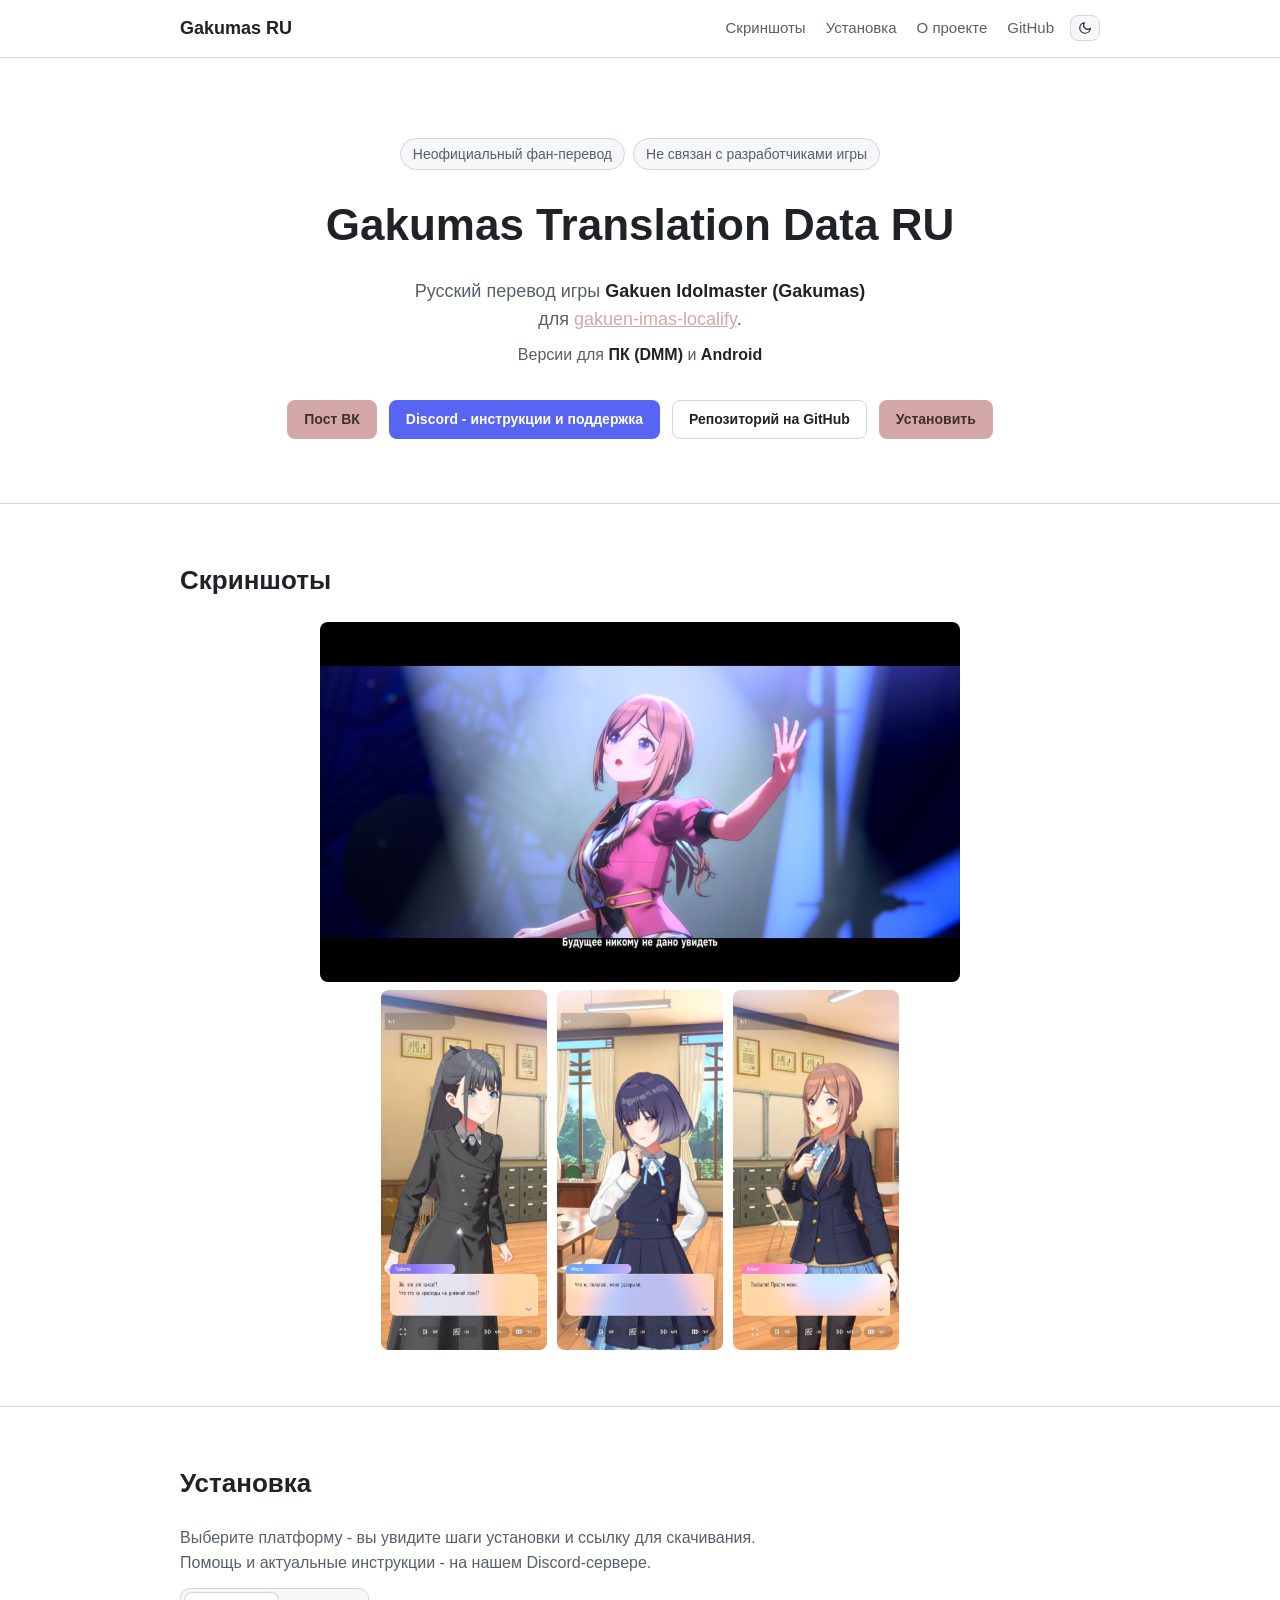
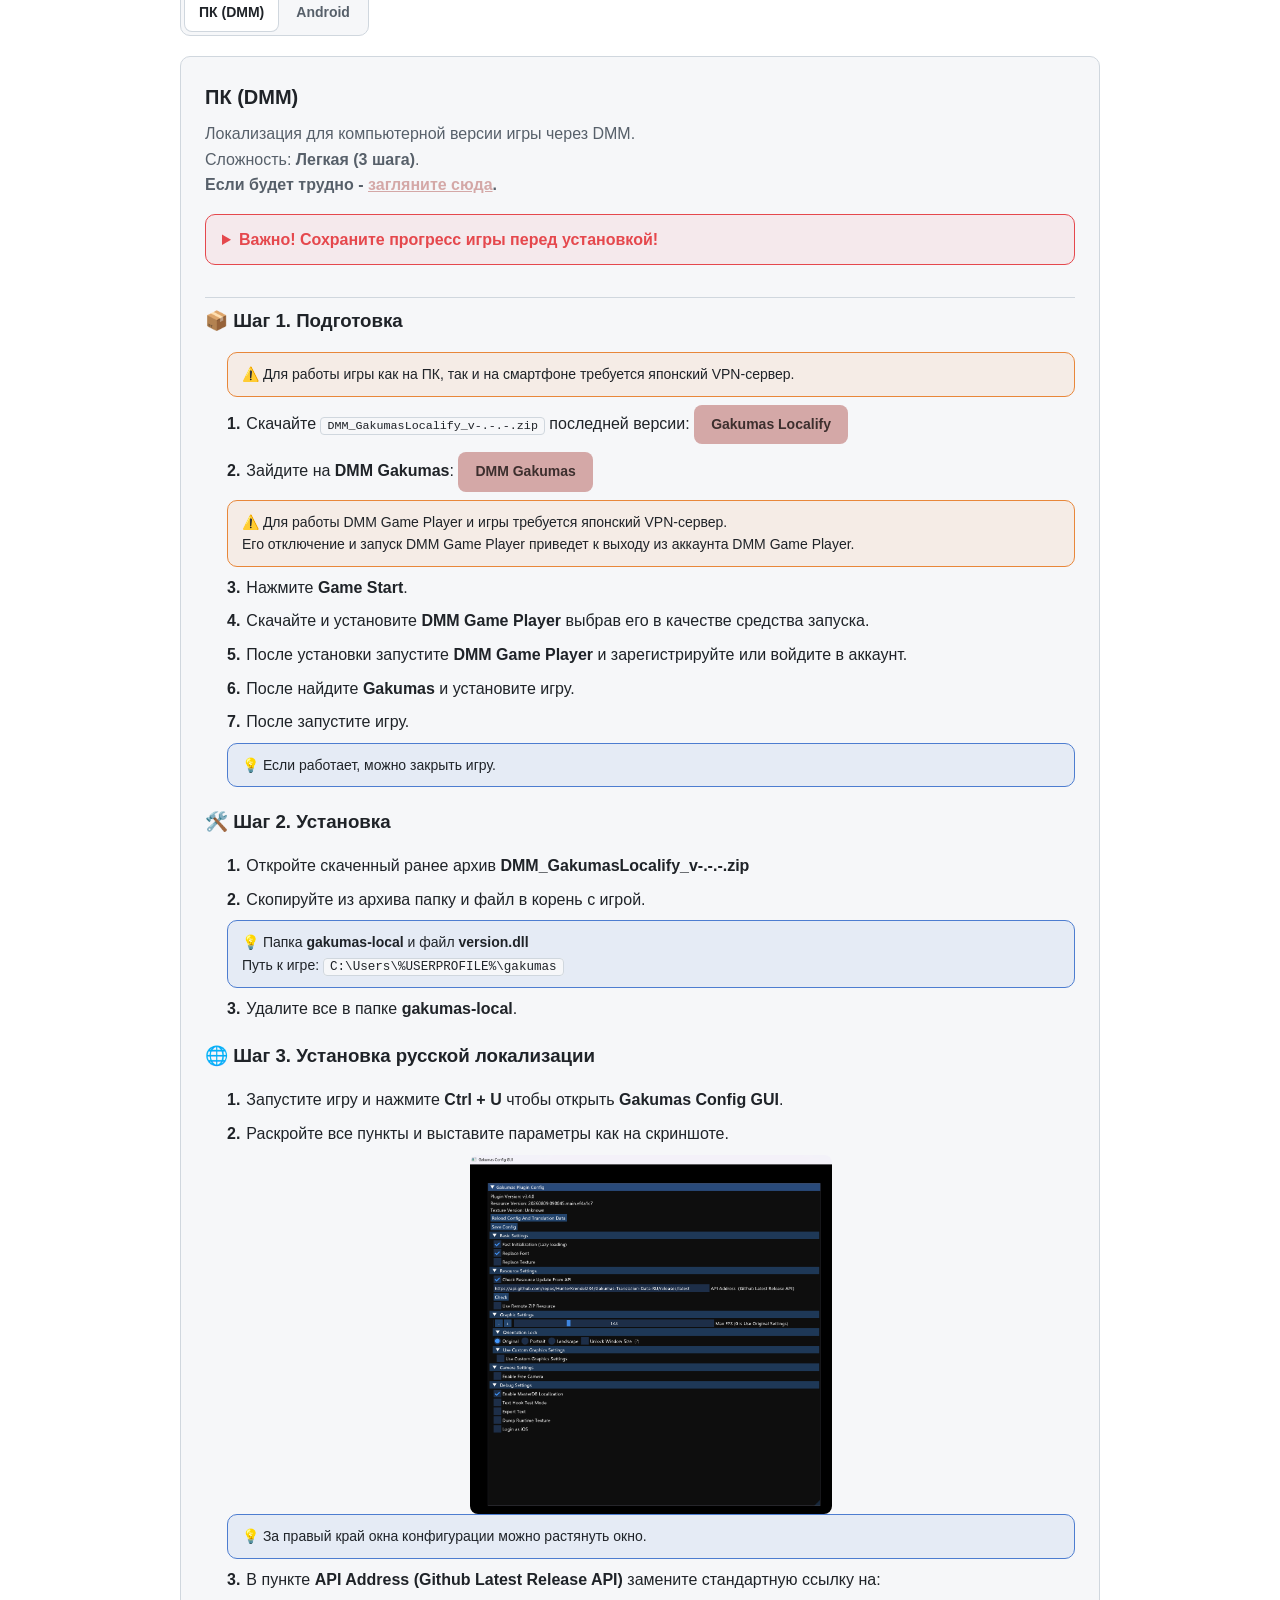
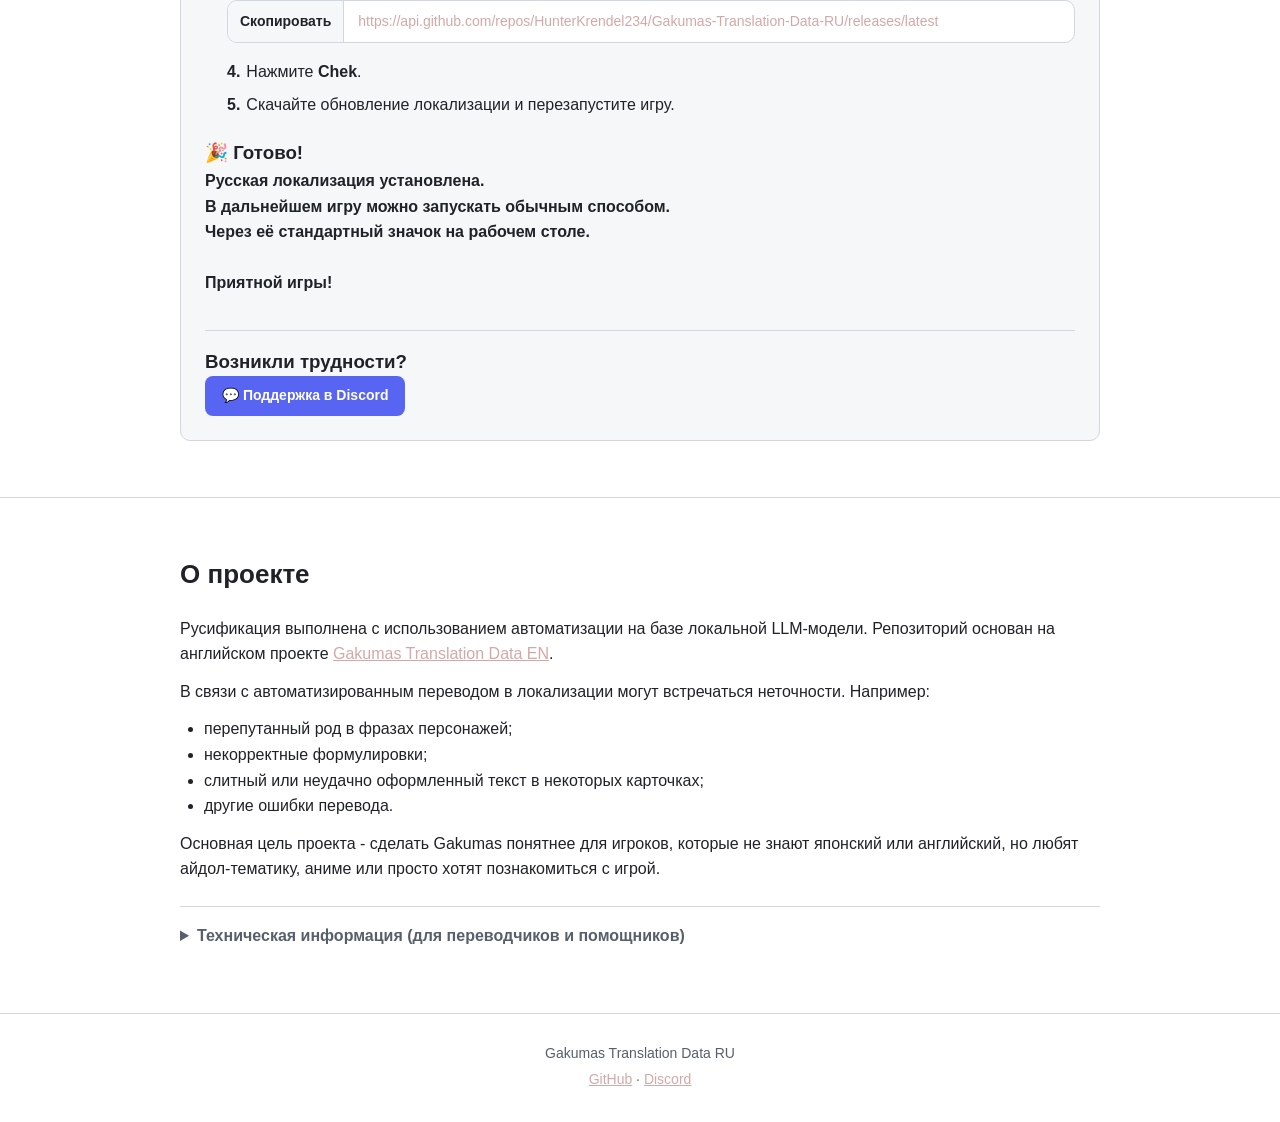
==== index.html @ 0c0d6742 "Remove glow effect and cache busting, drop shot border" ====
<!DOCTYPE html>
<html lang="ru">
<head>
  <meta charset="UTF-8">
  <meta name="viewport" content="width=device-width, initial-scale=1.0">
  <title>Gakumas Translation Data RU - русская локализация Gakumas</title>
  <meta name="description" content="Неофициальная русская локализация данных игры Gakuen Idolmaster (Gakumas). Скачать и установить для Android и ПК (DMM).">
  <link rel="stylesheet" href="styles.css">
</head>
<body>
  <header class="header">
    <div class="container header-inner">
      <a class="logo" href="#top">Gakumas RU</a>
      <div class="header-actions">
        <nav class="nav">
          <a href="#gallery">Скриншоты</a>
          <a href="#install">Установка</a>
          <a href="#about">О проекте</a>
          <a href="https://github.com/HunterKrendel234/Gakumas-Translation-Data-RU" target="_blank" rel="noopener">GitHub</a>
        </nav>
        <button class="theme-toggle" type="button" aria-label="Переключить тему">
          <svg class="icon-moon" viewBox="0 0 24 24" fill="none" stroke="currentColor" stroke-width="2" stroke-linecap="round" stroke-linejoin="round"><path d="M21 12.79A9 9 0 1 1 11.21 3 7 7 0 0 0 21 12.79z"/></svg>
          <svg class="icon-sun" viewBox="0 0 24 24" fill="none" stroke="currentColor" stroke-width="2" stroke-linecap="round" stroke-linejoin="round"><circle cx="12" cy="12" r="5"/><line x1="12" y1="1" x2="12" y2="3"/><line x1="12" y1="21" x2="12" y2="23"/><line x1="4.22" y1="4.22" x2="5.64" y2="5.64"/><line x1="18.36" y1="18.36" x2="19.78" y2="19.78"/><line x1="1" y1="12" x2="3" y2="12"/><line x1="21" y1="12" x2="23" y2="12"/><line x1="4.22" y1="19.78" x2="5.64" y2="18.36"/><line x1="18.36" y1="5.64" x2="19.78" y2="4.22"/></svg>
        </button>
      </div>
    </div>
  </header>

  <main id="top">
    <section class="hero">
      <div class="container">
        <p class="hero-tags">
          <span class="tag">Неофициальный фан-перевод</span>
          <span class="tag">Не связан с разработчиками игры</span>
        </p>
        <h1>Gakumas Translation Data RU</h1>
        <p class="hero-sub">
          Русский перевод игры <strong>Gakuen Idolmaster (Gakumas)</strong><br>
          для <a href="https://github.com/chinosk6/gakuen-imas-localify" target="_blank" rel="noopener">gakuen-imas-localify</a>.
        </p>
        <p class="hero-plat">Версии для <strong>ПК (DMM)</strong> и <strong>Android</strong></p>
        <div class="hero-buttons">
          <a class="btn btn-primary" href="https://vk.ru/wall-224754271_3559" target="_blank" rel="noopener">Пост ВК</a>
          <a class="btn btn-secondary" href="https://discord.gg/jgEz8CxKPn" target="_blank" rel="noopener">Discord - инструкции и поддержка</a>
          <a class="btn btn-ghost" href="https://github.com/HunterKrendel234/Gakumas-Translation-Data-RU" target="_blank" rel="noopener">Репозиторий на GitHub</a>
          <a class="btn btn-primary" href="#install" >Установить</a>
        </div>
      </div>
    </section>

    <section class="section" id="gallery">
      <div class="container">
        <h2>Скриншоты</h2>
        <figure class="shot-block">
          <img class="shot" src="img/image1.png" alt="Ринами" width="360" height="200">
        </figure>
        <figure class="shot-block">
          <img class="shot" src="img/image2.jpg" alt="Цубамэ" width="360" height="200">
          <img class="shot" src="img/image3.jpg" alt="Хатая" width="360" height="200">
          <img class="shot" src="img/image4.jpg" alt="Ринами" width="360" height="200">
        </figure>
      </div>
    </section>

    <section class="section" id="install">
      <div class="container">
        <h2>Установка</h2>
        <p class="lead">
          Выберите платформу - вы увидите шаги установки и ссылку для скачивания.<br>
          Помощь и актуальные инструкции - на нашем Discord-сервере.
        </p>

        <div class="platform-tabs" role="tablist" aria-label="Выбор платформы">
          <button class="platform-tab active" type="button" role="tab" aria-selected="true" data-platform="pc">ПК (DMM)</button>
          <button class="platform-tab" type="button" role="tab" aria-selected="false" data-platform="android">Android</button>
        </div>

        <div class="platform-panel" id="panel-pc" role="tabpanel">
          <div class="platform-head">
            <h3>ПК (DMM)</h3>
            <p>Локализация для компьютерной версии игры через DMM.<br>Сложность: <strong>Легкая (3 шага)</strong>.
            <br><strong>Если будет трудно - <a href="#help-pc">загляните сюда</a>.</strong>
            <details class="warn">
              <summary>Важно! Сохраните прогресс игры перед установкой!</summary>
              <div class="warn-body">
                <p>Перед установкой или обновлением локализации сохраните данные игры, чтобы не потерять прогресс:</p>
                <ol>
                  <li>Чтобы сохранять и переносить прогресс между <strong>PC и Android</strong>, необходимо привязать игру к <strong>Bandai Namco ID</strong>.</li>
                  <li>Зарегистрировать аккаунт можно здесь: <a href="https://www.bandainamcoid.com/v2/oauth2/signup" target="_blank" rel="noopener">bandainamcoid.com</a></li>
                  <li class="callout callout-warn">⚠️ Для работы игры как на ПК, так и на смартфоне требуется японский VPN-сервер.</li>
                </ol>
                <h3>🔗 Привязка аккаунта в игре</h3>
                <ol>
                  <li>После начала игры и прохождения первых сцен/первого продюсирования откройте главное меню.</li>
                  <li>Нажмите на иконку с тремя полосками в правой части экрана.
                    <figure class="shot-block">
                      <img class="shot" src="img/save1.png" alt="Скриншот" width="360" height="780">
                    </figure>
                  </li>
                  <li>В открывшемся меню выберите <strong>Связь данных</strong>.</li>
                  <figure class="shot-block">
                    <img class="shot" src="img/save2.png" alt="Скриншот" width="360" height="780">
                  </figure>
                </ol>
               <h3>📥 Загрузка сохранения</h3>
               <p>Если необходимо загрузить уже существующий прогресс на другом устройстве:</p>
               <ol>
                <li>На титульном экране игры нажмите <strong>Связь данных</strong>.</li>
                <li>Войдите в тот же <strong>Bandai Namco ID</strong>, к которому ранее был привязан прогресс.</li>
                <li>Следуйте инструкциям на экране для восстановления данных.</li>
               </ol>
               <li class="callout callout-warn">⚠️ Не создавайте новую привязку, если хотите загрузить существующее сохранение. Используйте тот же Bandai Namco ID, который был привязан к вашему предыдущему прогрессу.</li> 
              </div>
            </details>
          </div>

          <h3>📦 Шаг 1. Подготовка</h3>
          <ol class="steps">
            <li class="callout callout-warn">⚠️ Для работы игры как на ПК, так и на смартфоне требуется японский VPN-сервер.</li>
            <li>Скачайте <code>DMM_GakumasLocalify_v-.-.-.zip</code>  последней версии:  <a class="btn btn-primary" href="https://github.com/chinosk6/gakuen-imas-localify/releases" target="_blank" rel="noopener">Gakumas Localify</a></li>
            <li>Зайдите на <strong>DMM Gakumas</strong>:  <a class="btn btn-primary" href="https://dmg-gakuen.idolmaster-official.jp" target="_blank" rel="noopener">DMM Gakumas</a></li>
            <li class="callout callout-warn">⚠️ Для работы DMM Game Player и игры требуется японский VPN-сервер.<br>Его отключение и запуск DMM Game Player приведет к выходу из аккаунта DMM Game Player.</li>
            <li>Нажмите <strong>Game Start</strong>.</li>
            <li>Скачайте и установите <strong>DMM Game Player</strong> выбрав его в качестве средства запуска.</li>
            <li>После установки запустите <strong>DMM Game Player</strong> и зарегистрируйте или войдите в аккаунт.</li>
            <li>После найдите <strong>Gakumas</strong> и установите игру.</li>
            <li>После запустите игру.</li>
            <li class="callout callout-tip">💡 Если работает, можно закрыть игру.</li>
          </ol>
          <h3>🛠️ Шаг 2. Установка</h3>
          <ol class="steps">
            <li>Откройте скаченный ранее архив <strong>DMM_GakumasLocalify_v-.-.-.zip</strong></li>
            <li>Скопируйте из архива папку и файл в корень с игрой.</li>
            <li class="callout callout-tip">💡 Папка <strong>gakumas-local</strong> и файл <strong>version.dll</strong><br>Путь к игре: <code>C:\Users\%USERPROFILE%\gakumas</code></li>
            <li>Удалите все в папке <strong>gakumas-local</strong>.</li>
          </ol>
          <h3>🌐 Шаг 3. Установка русской локализации</h3>
          <ol class="steps">
            <li>Запустите игру и нажмите <strong>Ctrl + U</strong> чтобы открыть <strong>Gakumas Config GUI</strong>.</li>
            <li>Раскройте все пункты и выставите параметры как на скриншоте.</li>
              <figure class="shot-block">
                <img class="shot" src="img/pc.png" alt="Параметры" width="360" height="200">
              </figure>
            <li class="callout callout-tip">💡 За правый край окна конфигурации можно растянуть окно.</li>
            <li>В пункте <strong>API Address (Github Latest Release API)</strong> замените стандартную ссылку на:</li>
            <div class="link-box">
              <button class="copy-btn" type="button"><span class="copy-label">Скопировать</span></button>
              <a class="link-box-link" href="#" target="_blank" rel="noopener">https://api.github.com/repos/HunterKrendel234/Gakumas-Translation-Data-RU/releases/latest</a>
            </div>

            <li>Нажмите <strong>Chek</strong>.</li>
            <li>Скачайте обновление локализации и перезапустите игру.</li>
          </ol>
          <h3>🎉 Готово!</h3>
          <h4>Русская локализация установлена.
            <br>В дальнейшем игру можно запускать обычным способом.
            <br>Через её стандартный значок на рабочем столе.
            <br><br>Приятной игры!<br><br>
          </h4>
          <div class="platform-foot" id="help-pc"> 
            <h3>Возникли трудности?<br><a class="btn btn-secondary" href="https://discord.gg/jgEz8CxKPn" target="_blank" rel="noopener">💬 Поддержка в Discord</a></h3>
          </div>
        </div>

        <div class="platform-panel" id="panel-android" role="tabpanel" hidden>
          <div class="platform-head">
            <h3>Android</h3>
            <p>Локализация для Android-устройств.<br>Сложность: <strong>Средняя (4 шага)</strong>.
            <br><strong>Если будет трудно - <a href="#help-android">загляните сюда</a>.</strong>
            <details class="warn">
              <summary>Важно! Сохраните прогресс игры перед установкой!</summary>
              <div class="warn-body">
                <p>Перед установкой или обновлением локализации сохраните данные игры, чтобы не потерять прогресс:</p>
                <ol>
                  <li>Чтобы сохранять и переносить прогресс между <strong>PC и Android</strong>, необходимо привязать игру к <strong>Bandai Namco ID</strong>.</li>
                  <li>Зарегистрировать аккаунт можно здесь: <a href="https://www.bandainamcoid.com/v2/oauth2/signup" target="_blank" rel="noopener">bandainamcoid.com</a></li>
                  <li class="callout callout-warn">⚠️ Для работы игры как на ПК, так и на смартфоне требуется японский VPN-сервер.</li>
                </ol>
                <h3>🔗 Привязка аккаунта в игре</h3>
                <ol>
                  <li>После начала игры и прохождения первых сцен/первого продюсирования откройте главное меню.</li>
                  <li>Нажмите на иконку с тремя полосками в правой части экрана.
                    <figure class="shot-block">
                      <img class="shot" src="img/save1.png" alt="Скриншот" width="360" height="780">
                    </figure>
                  </li>
                  <li>В открывшемся меню выберите <strong>Связь данных</strong>.</li>
                  <figure class="shot-block">
                    <img class="shot" src="img/save2.png" alt="Скриншот" width="360" height="780">
                  </figure>
                </ol>
               <h3>📥 Загрузка сохранения</h3>
               <p>Если необходимо загрузить уже существующий прогресс на другом устройстве:</p>
               <ol>
                <li>На титульном экране игры нажмите <strong>Связь данных</strong>.</li>
                <li>Войдите в тот же <strong>Bandai Namco ID</strong>, к которому ранее был привязан прогресс.</li>
                <li>Следуйте инструкциям на экране для восстановления данных.</li>
               </ol>
               <li class="callout callout-warn">⚠️ Не создавайте новую привязку, если хотите загрузить существующее сохранение. Используйте тот же Bandai Namco ID, который был привязан к вашему предыдущему прогрессу.</li> 
              </div>
            </details>
          </div>
          <h3>📦 Шаг 1. Подготовка</h3>
          <ol class="steps">
            <li class="callout callout-warn">⚠️ Для работы игры как на ПК, так и на смартфоне требуется японский VPN-сервер.</li>
            <li>Скачайте и установите: <strong>Shizuku</strong>:  <a class="btn btn-primary" href="https://github.com/RikkaApps/Shizuku/releases" target="_blank" rel="noopener">Shizuku</a></li>
            <li>Скачайте и установите: <strong>Gakumas.Localify_v-.-.-.APK последней версии</strong>:  <a class="btn btn-primary" href="https://github.com/chinosk6/gakuen-imas-localify/releases" target="_blank" rel="noopener">Gakumas Localify</a></li>
            <li>Скачайте игру в формате <strong>XAPK</strong>.</li>
            <li class="callout callout-tip">💡 <strong>Google Play</strong> версию игры можно вытащить через утилиты в нужный формат.<br>Этот процесс чуть сложнее, поэтому не будем рассматривать.
              <br>Например, можно найти <strong>XAPK</strong> игры на <strong>APKPure (не реклама)</strong>:  
              <a class="btn btn-primary" href="https://apkpure.com/%E5%AD%A6%E5%9C%92%E3%82%A2%E3%82%A4%E3%83%89%E3%83%AB%E3%83%9E%E3%82%B9%E3%82%BF%E3%83%BC/com.bandainamcoent.idolmaster_gakuen/download" target="_blank" rel="noopener">APKPure (не реклама)</a></li>

            <li class="callout callout-warn">⚠️ Сторонние источники скачивания <strong>APK/XAPK</strong> (в том числе <strong>APKPure</strong>) используйте <strong>на свой страх и риск</strong>.</li>
          </ol>
          <h3>🛠️ Шаг 2. Настройка Shizuku</h3>
          <ol class="steps">
            <li class="callout callout-tip">💡 Необходимо включить режим разработчика на телефоне и запустить Shizuku через <strong>отладку по Wi-Fi</strong>.<br>
            Это позволит Localify получить необходимые права для патчинга игры.</li>

            <li>Включите <strong>Режим разработчика</strong> в настройках Android.</li>
            <li>В меню разработчика активируйте <strong>«Отладка по Wi-Fi»</strong>.</li>
            <li>Откройте <strong>Shizuku</strong> и во вкладке <strong>«Запуск через отладку по Wi-Fi»</strong> нажмите <strong>«Сопряжение»</strong>.</li>
            <li>Прочитайте инструкцию на экране и нажмите <strong>«Параметры разработчика»</strong>.</li>
            <li>В настройках отладки по Wi-Fi выберите <strong>«Подключить устройство с помощью кода подключения»</strong>.</li>
            <li>Появится код сопряжения. Shizuku отправит уведомление - <strong>введите этот код в уведомлении</strong>.</li>
            <li>Вернитесь на главный экран Shizuku и нажмите <strong>«Запустить»</strong>.</li>
            <li>После успешного запуска появится пункт <strong>«Доступно для 0 приложений»</strong> (или больше). Нажмите на него.</li>
            <li>Включите доступ для <strong>Gakumas Localify</strong>.</li>
          </ol>
          <h3>🪄 Шаг 3. Патчинг и установка игры</h3>
          <ol class="steps">
            <li>Откройте <strong>Localify</strong>.</li>
            <li>В Localify перейдите во вкладки <strong>Home</strong> и <strong>Advanced</strong> и установите параметры в соответствии со скриншотами.
              <figure class="shot-block">
                <img class="shot" src="img/andr2.png" alt="Скриншот" width="360" height="780">
                <img class="shot" src="img/andr1.png" alt="Скриншот" width="360" height="780">
              </figure>
            </li>
            <li>Нажмите на <strong>иконку волшебного карандаша слева</strong>.</li>
            <li>Убедитесь, что отображается: <code>Shizuku service available</code>.</li>
            <li class="callout callout-tip">💡 Это означает, что Shizuku успешно запущен и доступен для Localify.</li>
            <li>Выберите режим <strong>Integrated</strong>.</li>
            <li>Нажмите на <strong>волшебный карандаш справа</strong>.</li>
            <li>Выберите ранее скачанный <strong>XAPK-файл игры</strong>.</li>
            <li>Дождитесь окончания патчинга.</li>
            <li>Когда появится: <code>Patch finished. Start installing?</code> нажмите <strong>ОК</strong>.</li>
            <li>После успешной установки в нижней части лога Localify появится: <code>Done</code></li>
            <li class="callout callout-tip">💡 После установки можно отключить режим разработчика, закрыть Shizuku и удалить исходный XAPK, чтобы освободить место.</li>
            <li class="callout callout-warn">⚠️ Не удаляйте <strong>Localify и Shizuku</strong>. Они понадобятся для последующих обновлений игры.</li>
          </ol>
          <h3>🌐 Шаг 4. Установка русской локализации</h3>
          <ol class="steps">
            <li>В поле со ссылкой на <strong>GitHub API</strong> сначала нажмите <strong>Check</strong>, чтобы загрузить базовое обновление локализации.</li>
            <li><strong>Полностью закройте Localify</strong> (выгрузите приложение из памяти).</li>
            <li>Снова откройте Localify.</li>
            <li>В пункте <strong>API Address (Github Latest Release API)</strong> замените стандартную ссылку на:</li>
            <div class="link-box">
              <button class="copy-btn" type="button"><span class="copy-label">Скопировать</span></button>
              <a class="link-box-link" href="#" target="_blank" rel="noopener">https://api.github.com/repos/HunterKrendel234/Gakumas-Translation-Data-RU/releases/latest</a>
            </div>
            <li>Нажмите <strong>Check</strong> и дождитесь загрузки русской локализации.</li>
            <li>После завершения загрузки нажмите <strong>стрелку справа</strong> для первого запуска игры.</li>
            <li class="callout callout-tip">💡 При первом запуске игра может закрыться. Это особенность LSPatch, поэтому просто повторно запустите игру.</li>
          </ol>
          <h3>🎉 Готово!</h3>
          <h4>Русская локализация установлена.
            <br>В дальнейшем игру можно запускать обычным способом.
            <br>Через её стандартный значок на рабочем столе.
            <br><br>Приятной игры!<br><br>
          </h4>
          <div class="platform-foot" id="help-android">
            <h3>Возникли трудности?<br><a class="btn btn-secondary" href="https://discord.gg/jgEz8CxKPn" target="_blank" rel="noopener">💬 Поддержка в Discord</a></h3>
          </div>
        </div>
      </div>
    </section>

    <section class="section" id="about">
      <div class="container">
        <h2>О проекте</h2>
        <p>
          Русификация выполнена с использованием автоматизации на базе локальной LLM-модели.
          Репозиторий основан на английском проекте
          <a href="https://github.com/NatsumeLS/Gakumas-Translation-Data-EN" target="_blank" rel="noopener">Gakumas Translation Data EN</a>.
        </p>
        <p>В связи с автоматизированным переводом в локализации могут встречаться неточности. Например:</p>
        <ul>
          <li>перепутанный род в фразах персонажей;</li>
          <li>некорректные формулировки;</li>
          <li>слитный или неудачно оформленный текст в некоторых карточках;</li>
          <li>другие ошибки перевода.</li>
        </ul>
        <p>
          Основная цель проекта - сделать Gakumas понятнее для игроков, которые не знают японский или английский,
          но любят айдол-тематику, аниме или просто хотят познакомиться с игрой.
        </p>

        <details class="technical">
          <summary>Техническая информация (для переводчиков и помощников)</summary>
          <ul>
            <li><code>./local-files/localization.json</code> - строки локализации, в основном UI</li>
            <li><code>./local-files/generic.json</code> - общие строки, в основном UI</li>
            <li><code>./local-files/genericTrans/index</code> - общие строки, в основном UI</li>
            <li><code>./local-files/genericTrans/lyrics</code> - песни</li>
            <li><code>./local-files/resource</code> - ресурсные файлы, в основном комму (сюжетные сцены)</li>
            <li><code>./local-files/gakumasassets</code> - кастомный шрифт для ПК-версии игры</li>
            <li><code>./local-files/gkanz0-ontMIX.otf</code> - кастомный шрифт для Android-версии игры</li>
          </ul>
        </details>
      </div>
    </section>
  </main>

  <footer class="footer">
    <div class="container">
      <p>Gakumas Translation Data RU</p>
      <p>
        <a href="https://github.com/HunterKrendel234/Gakumas-Translation-Data-RU" target="_blank" rel="noopener">GitHub</a>
        ·
        <a href="https://discord.gg/jgEz8CxKPn" target="_blank" rel="noopener">Discord</a>
      </p>
      <p class="sr-only">
        Gakumas русификатор скачать, русский перевод Gakumas, Gakumas на русском, русская локализация Gakuen Idolmaster,
        русификатор Gakumas Android, русификатор Gakumas ПК DMM, gakuen-imas-localify русский перевод, Гакумас русификатор,
        Gakumas мод на русском, русская версия Gakumas, русификатор школы айдолов
      </p>
    </div>
  </footer>

  <div class="lightbox" id="lightbox" hidden role="dialog" aria-label="Просмотр скриншота">
    <button class="lightbox-close" type="button" aria-label="Закрыть">&times;</button>
    <img src="" alt="">
    <p class="lightbox-hint">Колесо мыши / щипок - масштаб по курсору &middot; ПКМ / перетаскивание - перемещение &middot; Esc или крестик - закрыть</p>
  </div>

  <script src="script.js"></script>
</body>
</html>
---- styles.css ----
:root {
  --bg: #ffffff;
  --bg-alt: #f6f7f9;
  --text: #1f2328;
  --text-muted: #57606a;
  --border: #d0d7de;
  --primary: #d4a8a7;
  --primary-hover: #bf8f8e;
  --accent: #5865f2;
  --accent-hover: #4752c4;
}

@media (prefers-color-scheme: dark) {
  :root:not([data-theme="light"]) {
    --bg: #0d1117;
    --bg-alt: #161b22;
    --text: #e6edf3;
    --text-muted: #8b949e;
    --border: #30363d;
    --primary: #d4a8a7;
    --primary-hover: #e0baba;
    --accent: #7983f5;
    --accent-hover: #6470ec;
  }
}

:root[data-theme="dark"] {
  --bg: #0d1117;
  --bg-alt: #161b22;
  --text: #e6edf3;
  --text-muted: #8b949e;
  --border: #30363d;
  --primary: #d4a8a7;
  --primary-hover: #e0baba;
  --accent: #7983f5;
  --accent-hover: #6470ec;
}

* {
  box-sizing: border-box;
  margin: 0;
  padding: 0;
}

html {
  scroll-behavior: smooth;
}

body {
  font-family: -apple-system, BlinkMacSystemFont, "Segoe UI", Roboto, "Helvetica Neue", Arial, sans-serif;
  line-height: 1.6;
  color: var(--text);
  background: var(--bg);
}

a {
  color: var(--primary);
}

.container {
  max-width: 960px;
  margin: 0 auto;
  padding: 0 20px;
}

.header {
  position: sticky;
  top: 0;
  background: color-mix(in srgb, var(--bg) 82%, transparent);
  -webkit-backdrop-filter: blur(12px);
  backdrop-filter: blur(12px);
  border-bottom: 1px solid var(--border);
  z-index: 10;
}

.header-inner {
  display: flex;
  align-items: center;
  justify-content: space-between;
  padding-top: 14px;
  padding-bottom: 14px;
  gap: 16px;
}

.header-actions {
  display: flex;
  align-items: center;
  gap: 16px;
}

.logo {
  font-weight: 700;
  font-size: 18px;
  color: var(--text);
  text-decoration: none;
}

.nav {
  display: flex;
  gap: 20px;
  flex-wrap: wrap;
}

.nav a {
  color: var(--text-muted);
  text-decoration: none;
  font-size: 15px;
}

.nav a:hover {
  color: var(--text);
}

.theme-toggle {
  appearance: none;
  background: var(--bg-alt);
  border: 1px solid var(--border);
  border-radius: 8px;
  padding: 5px 7px;
  cursor: pointer;
  color: var(--text);
  line-height: 0;
  flex-shrink: 0;
}

.theme-toggle:hover {
  border-color: var(--text-muted);
}

.theme-toggle svg {
  display: block;
  width: 14px;
  height: 14px;
}

.theme-toggle .icon-sun {
  display: none;
}

:root[data-theme="dark"] .theme-toggle .icon-sun {
  display: block;
}

:root[data-theme="dark"] .theme-toggle .icon-moon {
  display: none;
}

.hero {
  text-align: center;
  padding: 80px 0 64px;
  border-bottom: 1px solid var(--border);
}

.hero-tags {
  display: flex;
  gap: 8px;
  justify-content: center;
  flex-wrap: wrap;
  margin-bottom: 20px;
}

.tag {
  display: inline-block;
  padding: 4px 12px;
  border-radius: 999px;
  font-size: 14px;
  font-weight: 500;
  color: var(--text-muted);
  border: 1px solid var(--border);
  background: var(--bg-alt);
}

.hero h1 {
  font-size: clamp(28px, 5vw, 44px);
  margin-bottom: 16px;
}

.hero-sub {
  max-width: 640px;
  margin: 0 auto 8px;
  color: var(--text-muted);
  font-size: 18px;
}

.hero-sub strong {
  color: var(--text);
}

.hero-plat {
  margin: 0 auto 32px;
  color: var(--text-muted);
}

.hero-plat strong {
  color: var(--text);
}

.hero-buttons {
  display: flex;
  gap: 12px;
  justify-content: center;
  flex-wrap: wrap;
}

.btn {
  display: inline-block;
  padding: 9px 16px;
  border-radius: 8px;
  font-size: 14px;
  font-weight: 600;
  line-height: 1.4;
  text-decoration: none;
  border: 1px solid transparent;
}

.btn-primary {
  background: var(--primary);
  color: #3d2f2e;
}

.btn-primary:hover {
  background: var(--primary-hover);
}

.btn-secondary {
  background: var(--accent);
  color: #fff;
}

.btn-secondary:hover {
  background: var(--accent-hover);
}

.btn-ghost {
  background: transparent;
  color: var(--text);
  border-color: var(--border);
}

.btn-ghost:hover {
  background: var(--bg-alt);
}

.section {
  padding: 56px 0;
  border-bottom: 1px solid var(--border);
}

.section h2 {
  font-size: 26px;
  margin-bottom: 20px;
}

.lead {
  color: var(--text-muted);
  margin-bottom: 24px;
}

.section p {
  margin-bottom: 12px;
}

.section ul {
  padding-left: 24px;
  margin-bottom: 12px;
}

.platform-tabs {
  display: inline-flex;
  gap: 4px;
  background: var(--bg-alt);
  border: 1px solid var(--border);
  border-radius: 10px;
  padding: 4px;
  margin-bottom: 20px;
}

.platform-tab {
  appearance: none;
  border: 0;
  background: transparent;
  color: var(--text-muted);
  font: inherit;
  font-weight: 600;
  font-size: 14px;
  padding: 8px 14px;
  border-radius: 7px;
  cursor: pointer;
}

.platform-tab:hover {
  color: var(--text);
}

.platform-tab.active {
  background: var(--bg);
  color: var(--text);
  box-shadow: 0 0 0 1px var(--border);
}

.platform-panel {
  background: var(--bg-alt);
  border: 1px solid var(--border);
  border-radius: 10px;
  padding: 24px;
}

.platform-panel[hidden] {
  display: none;
}

.platform-head {
  padding-bottom: 16px;
  margin-bottom: 8px;
  border-bottom: 1px solid var(--border);
}

.platform-head h3 {
  font-size: 20px;
  margin-bottom: 8px;
}

.platform-head p {
  margin-bottom: 16px;
  color: var(--text-muted);
}

.platform-foot {
  padding-top: 16px;
  margin-top: 8px;
  border-top: 1px solid var(--border);
}

.steps {
  list-style: none;
  counter-reset: step;
  padding-left: 22px;
  margin: 16px 0 20px;
}

.steps > li:not(.callout)::before,
.warn-body ol > li:not(.callout)::before {
  counter-increment: step;
  content: counter(step) ".";
  font-weight: 700;
  margin-right: 6px;
}

.steps li {
  margin-bottom: 8px;
}

.technical {
  margin-top: 24px;
  border-top: 1px solid var(--border);
  padding-top: 16px;
}

.technical summary {
  cursor: pointer;
  font-weight: 600;
  color: var(--text-muted);
  margin-bottom: 8px;
}

code {
  background: var(--bg-alt);
  border: 1px solid var(--border);
  border-radius: 4px;
  padding: 1px 6px;
  font-size: 0.9em;
}

.footer {
  padding: 28px 0;
  text-align: center;
  color: var(--text-muted);
  font-size: 14px;
}

.footer p {
  margin-bottom: 4px;
}

.sr-only {
  position: absolute;
  width: 1px;
  height: 1px;
  padding: 0;
  overflow: hidden;
  clip: rect(0, 0, 0, 0);
  white-space: nowrap;
  border: 0;
}

.warn {
  margin-bottom: 16px;
  border: 1px solid #e5484d;
  border-radius: 10px;
  background: rgba(229, 72, 77, 0.08);
  overflow: hidden;
}

.warn summary {
  cursor: pointer;
  padding: 12px 16px;
  color: #e5484d;
  font-weight: 700;
}

.warn summary:hover {
  background: rgba(229, 72, 77, 0.12);
}

.warn-body {
  padding: 0 16px 16px;
}

.warn-body ol {
  list-style: none;
  counter-reset: step;
  padding-left: 22px;
  margin-top: 8px;
}

.warn-body li {
  margin-bottom: 6px;
}

.link-box {
  display: flex;
  align-items: stretch;
  margin-bottom: 16px;
  border: 1px solid var(--border);
  border-radius: 10px;
  background: var(--bg);
  overflow: hidden;
}

.copy-btn {
  appearance: none;
  border: 0;
  border-right: 1px solid var(--border);
  background: var(--bg-alt);
  color: var(--text);
  font: inherit;
  font-size: 14px;
  font-weight: 600;
  padding: 9px 12px;
  cursor: pointer;
  white-space: nowrap;
  flex-shrink: 0;
}

.copy-btn:hover {
  color: var(--text);
  background: var(--bg);
}

.copy-btn.copied {
  color: #2ea043;
}

.link-box-link {
  flex: 1;
  display: flex;
  align-items: center;
  min-width: 0;
  padding: 9px 14px;
  color: var(--primary);
  font-size: 14px;
  overflow-wrap: anywhere;
  text-decoration: none;
}

.link-box-link:hover {
  text-decoration: underline;
}

.callout {
  list-style: none;
  border-radius: 10px;
  border: 1px solid;
  margin-bottom: 8px;
  padding: 10px 14px;
  font-size: 14px;
}

.callout-warn {
  border-color: #e8873a;
  background: rgba(232, 135, 58, 0.1);
}

.callout-tip {
  border-color: #4d7dd0;
  background: rgba(77, 125, 208, 0.1);
}

.shot-block {
  display: flex;
  flex-wrap: wrap;
  justify-content: center;
  align-items: center;
  gap: 10px;
  margin-top: 8px;
}

.shot {
  display: block;
  width: auto;
  height: auto;
  max-width: 100%;
  max-height: 360px;
  border: 0;
  border-radius: 8px;
  cursor: zoom-in;
  background: var(--bg);
}


.shot-block figcaption {
  flex-basis: 100%;
  text-align: center;
  margin-top: 6px;
  font-size: 14px;
  color: var(--text-muted);
}

.lightbox {
  position: fixed;
  inset: 0;
  z-index: 100;
  background: rgba(0, 0, 0, 0.85);
  display: flex;
  align-items: center;
  justify-content: center;
  padding: 32px;
  touch-action: none;
  overscroll-behavior: none;
}

.lightbox[hidden] {
  display: none;
}

.lightbox img {
  display: block;
  border-radius: 4px;
  transform-origin: center center;
  touch-action: none;
  cursor: grab;
  user-select: none;
  -webkit-user-drag: none;
}

.lightbox img.dragging {
  cursor: grabbing;
}

.lightbox-close {
  position: absolute;
  top: 16px;
  right: 16px;
  width: 32px;
  height: 32px;
  border-radius: 50%;
  border: 1px solid rgba(255, 255, 255, 0.4);
  background: rgba(0, 0, 0, 0.5);
  color: #fff;
  font-size: 18px;
  line-height: 1;
  cursor: pointer;
}

.lightbox-close:hover {
  background: rgba(255, 255, 255, 0.2);
}

.lightbox-hint {
  position: absolute;
  bottom: 16px;
  left: 0;
  right: 0;
  text-align: center;
  color: rgba(255, 255, 255, 0.7);
  font-size: 14px;
  pointer-events: none;
}
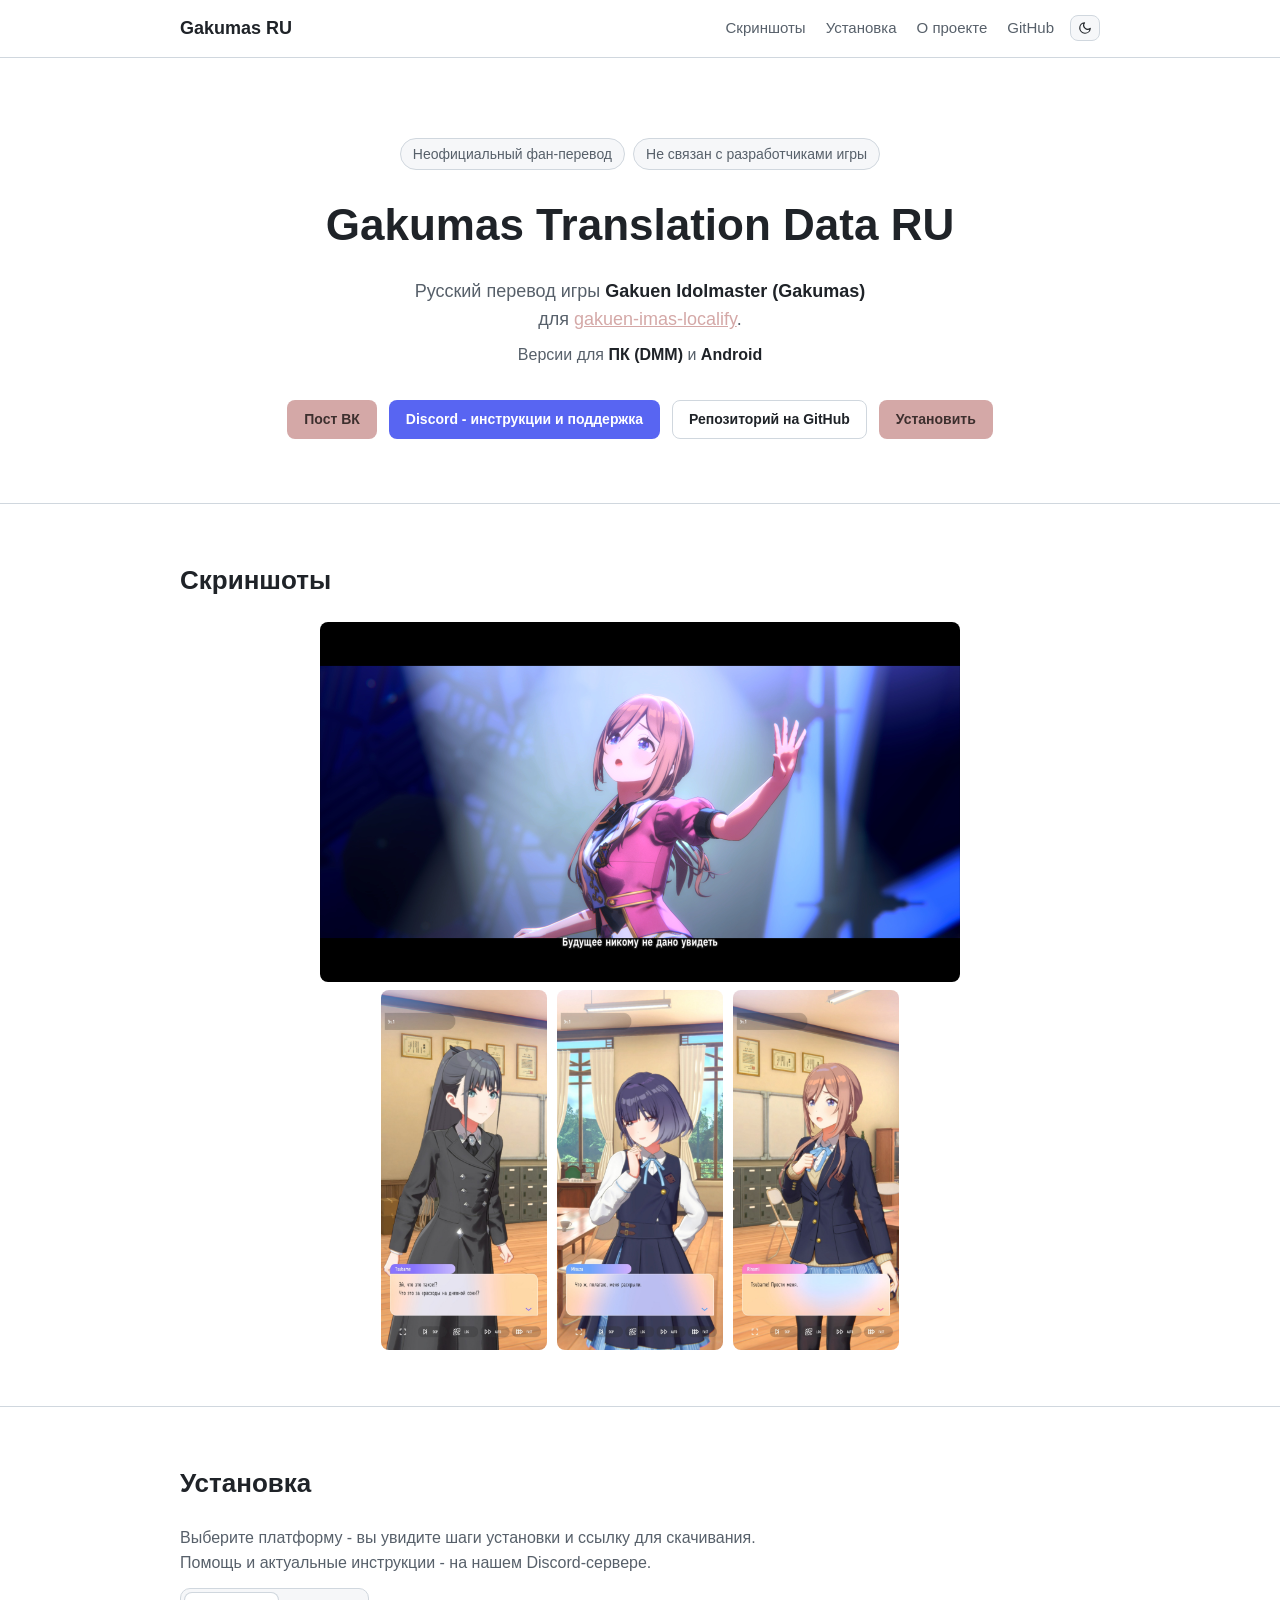
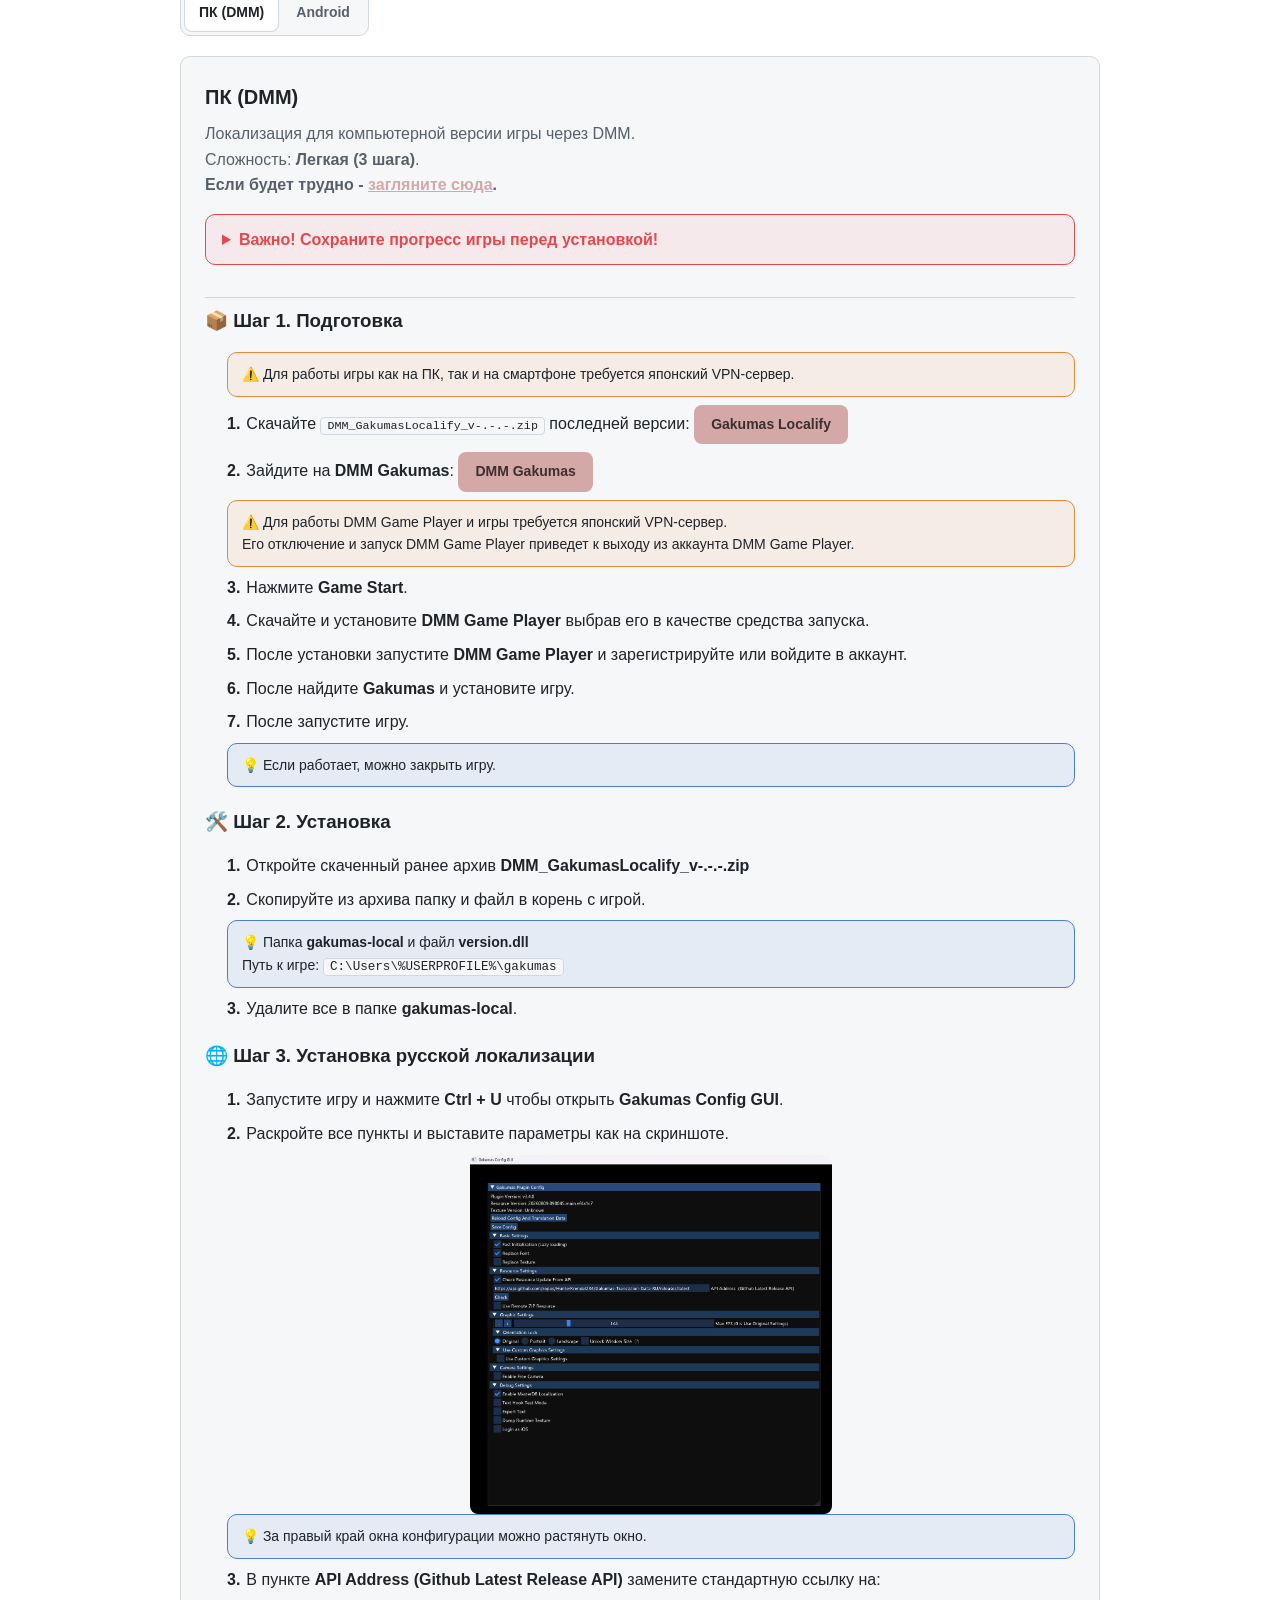
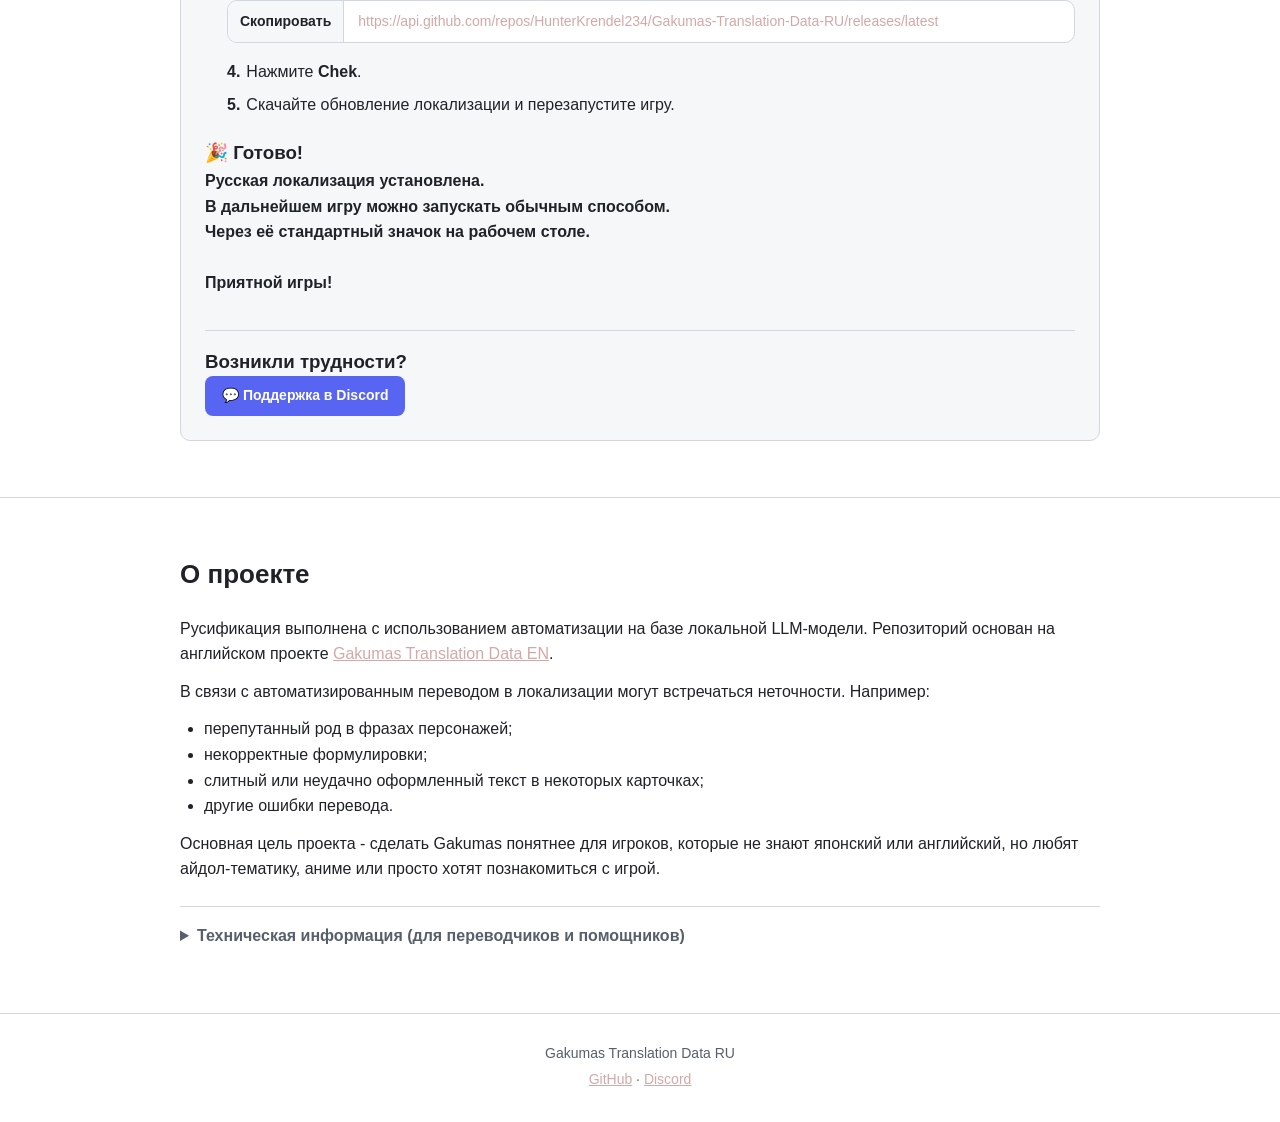
==== commit 0e6ab519: "png to jpg" ====
--- a/index.html
+++ b/index.html
@@ -52,7 +52,7 @@
       <div class="container">
         <h2>Скриншоты</h2>
         <figure class="shot-block">
-          <img class="shot" src="img/image1.png" alt="Ринами" width="360" height="200">
+          <img class="shot" src="img/image1.jpg" alt="Ринами" width="360" height="200">
         </figure>
         <figure class="shot-block">
           <img class="shot" src="img/image2.jpg" alt="Цубамэ" width="360" height="200">
@@ -94,12 +94,12 @@
                   <li>После начала игры и прохождения первых сцен/первого продюсирования откройте главное меню.</li>
                   <li>Нажмите на иконку с тремя полосками в правой части экрана.
                     <figure class="shot-block">
-                      <img class="shot" src="img/save1.png" alt="Скриншот" width="360" height="780">
+                      <img class="shot" src="img/save1.jpg" alt="Скриншот" width="360" height="780">
                     </figure>
                   </li>
                   <li>В открывшемся меню выберите <strong>Связь данных</strong>.</li>
                   <figure class="shot-block">
-                    <img class="shot" src="img/save2.png" alt="Скриншот" width="360" height="780">
+                    <img class="shot" src="img/save2.jpg" alt="Скриншот" width="360" height="780">
                   </figure>
                 </ol>
                <h3>📥 Загрузка сохранения</h3>
@@ -139,7 +139,7 @@
             <li>Запустите игру и нажмите <strong>Ctrl + U</strong> чтобы открыть <strong>Gakumas Config GUI</strong>.</li>
             <li>Раскройте все пункты и выставите параметры как на скриншоте.</li>
               <figure class="shot-block">
-                <img class="shot" src="img/pc.png" alt="Параметры" width="360" height="200">
+                <img class="shot" src="img/pc.jpg" alt="Параметры" width="360" height="200">
               </figure>
             <li class="callout callout-tip">💡 За правый край окна конфигурации можно растянуть окно.</li>
             <li>В пункте <strong>API Address (Github Latest Release API)</strong> замените стандартную ссылку на:</li>
@@ -181,12 +181,12 @@
                   <li>После начала игры и прохождения первых сцен/первого продюсирования откройте главное меню.</li>
                   <li>Нажмите на иконку с тремя полосками в правой части экрана.
                     <figure class="shot-block">
-                      <img class="shot" src="img/save1.png" alt="Скриншот" width="360" height="780">
+                      <img class="shot" src="img/save1.jpg" alt="Скриншот" width="360" height="780">
                     </figure>
                   </li>
                   <li>В открывшемся меню выберите <strong>Связь данных</strong>.</li>
                   <figure class="shot-block">
-                    <img class="shot" src="img/save2.png" alt="Скриншот" width="360" height="780">
+                    <img class="shot" src="img/save2.jpg" alt="Скриншот" width="360" height="780">
                   </figure>
                 </ol>
                <h3>📥 Загрузка сохранения</h3>
@@ -232,8 +232,8 @@
             <li>Откройте <strong>Localify</strong>.</li>
             <li>В Localify перейдите во вкладки <strong>Home</strong> и <strong>Advanced</strong> и установите параметры в соответствии со скриншотами.
               <figure class="shot-block">
-                <img class="shot" src="img/andr2.png" alt="Скриншот" width="360" height="780">
-                <img class="shot" src="img/andr1.png" alt="Скриншот" width="360" height="780">
+                <img class="shot" src="img/andr2.jpg" alt="Скриншот" width="360" height="780">
+                <img class="shot" src="img/andr1.jpg" alt="Скриншот" width="360" height="780">
               </figure>
             </li>
             <li>Нажмите на <strong>иконку волшебного карандаша слева</strong>.</li>
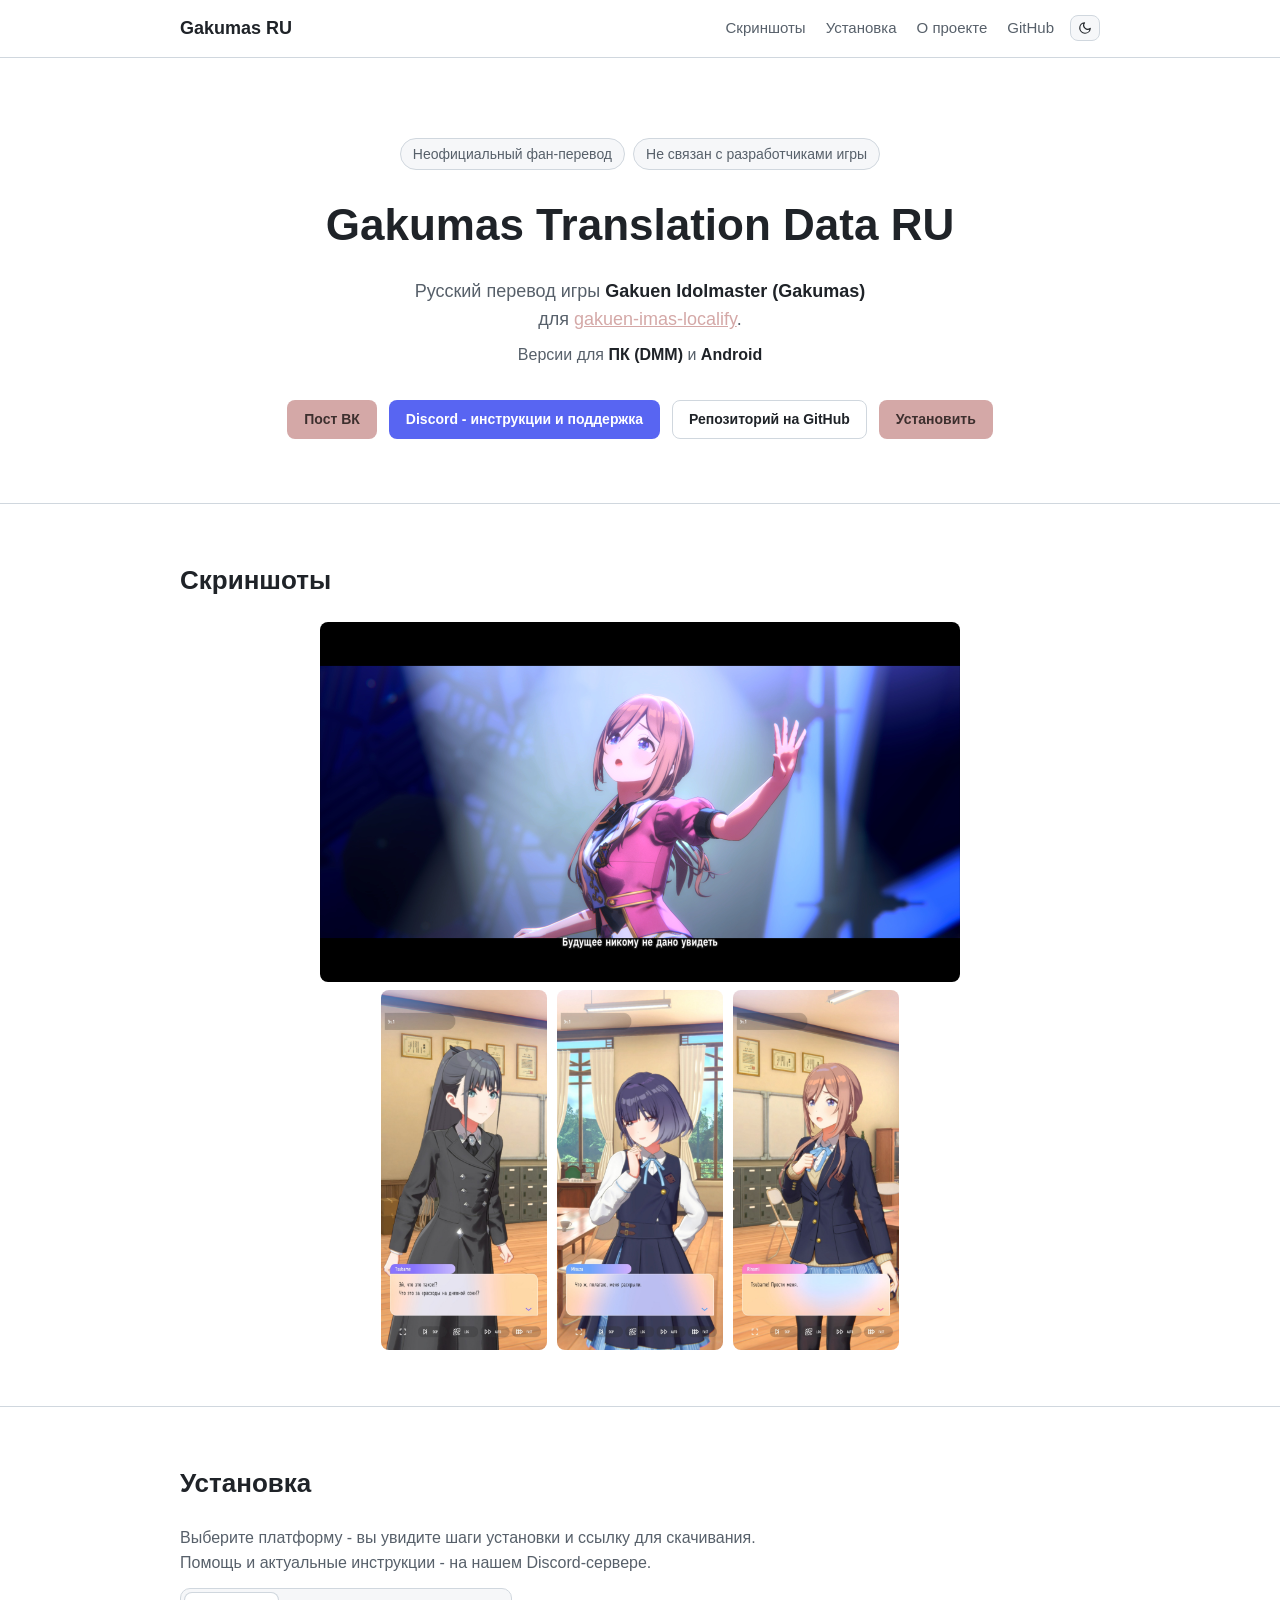
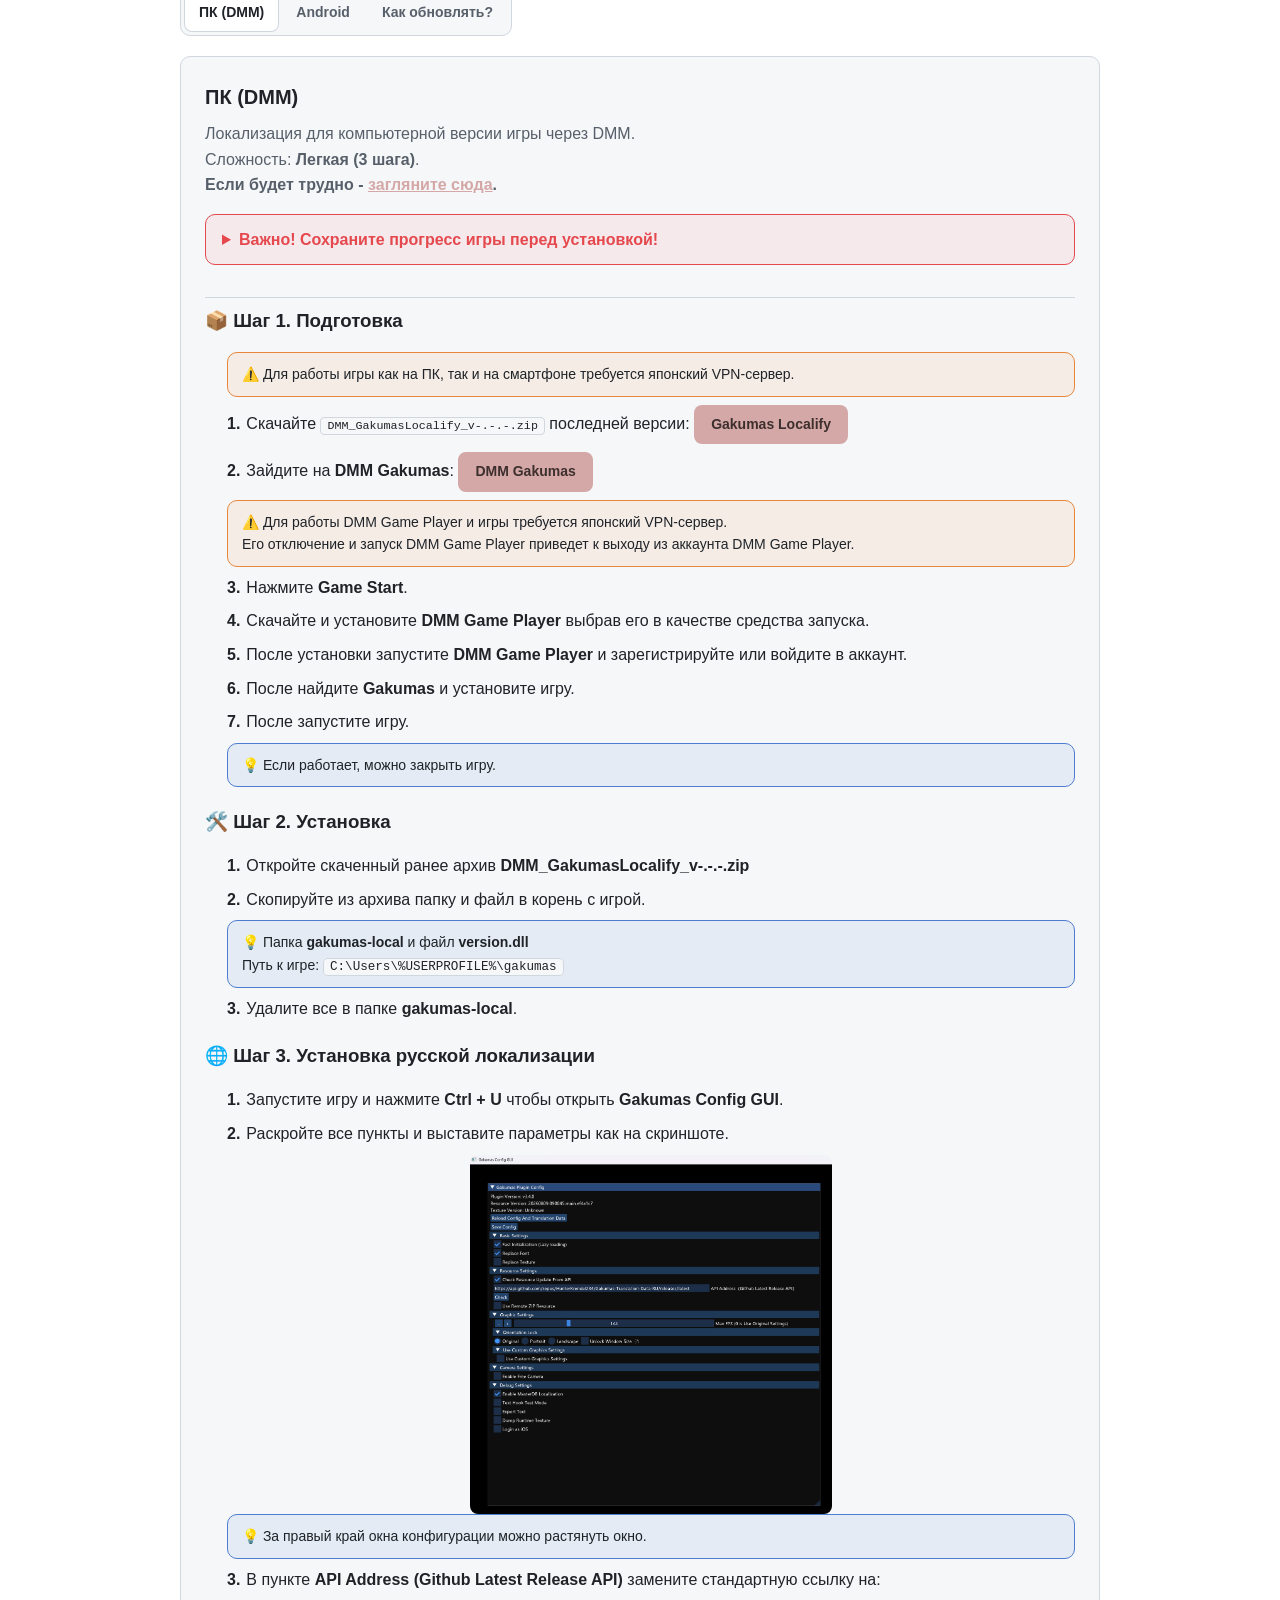
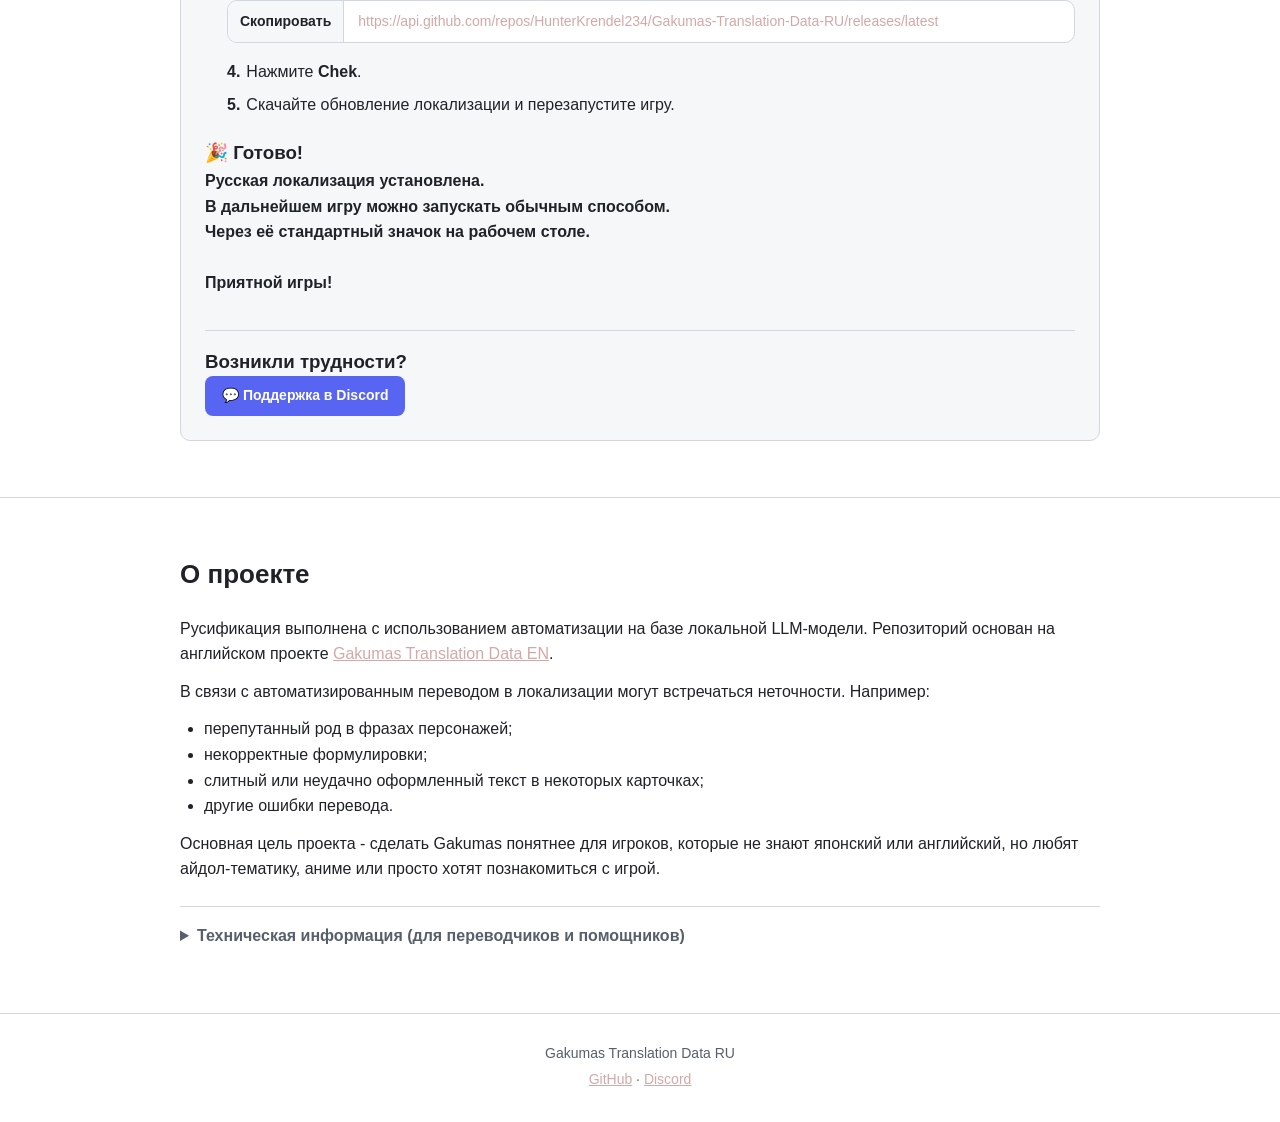
==== commit 1264c9f1: "android setup and how to update" ====
--- a/index.html
+++ b/index.html
@@ -73,6 +73,7 @@
         <div class="platform-tabs" role="tablist" aria-label="Выбор платформы">
           <button class="platform-tab active" type="button" role="tab" aria-selected="true" data-platform="pc">ПК (DMM)</button>
           <button class="platform-tab" type="button" role="tab" aria-selected="false" data-platform="android">Android</button>
+          <button class="platform-tab" type="button" role="tab" aria-selected="false" data-platform="update">Как обновлять?</button>
         </div>
 
         <div class="platform-panel" id="panel-pc" role="tabpanel">
@@ -165,7 +166,7 @@
         <div class="platform-panel" id="panel-android" role="tabpanel" hidden>
           <div class="platform-head">
             <h3>Android</h3>
-            <p>Локализация для Android-устройств.<br>Сложность: <strong>Средняя (4 шага)</strong>.
+            <p>Локализация для Android-устройств.<br>Сложность: <strong>Легкая (2 шага)</strong>.
             <br><strong>Если будет трудно - <a href="#help-android">загляните сюда</a>.</strong>
             <details class="warn">
               <summary>Важно! Сохраните прогресс игры перед установкой!</summary>
@@ -203,64 +204,17 @@
           <h3>📦 Шаг 1. Подготовка</h3>
           <ol class="steps">
             <li class="callout callout-warn">⚠️ Для работы игры как на ПК, так и на смартфоне требуется японский VPN-сервер.</li>
-            <li>Скачайте и установите: <strong>Shizuku</strong>:  <a class="btn btn-primary" href="https://github.com/RikkaApps/Shizuku/releases" target="_blank" rel="noopener">Shizuku</a></li>
-            <li>Скачайте и установите: <strong>Gakumas.Localify_v-.-.-.APK последней версии</strong>:  <a class="btn btn-primary" href="https://github.com/chinosk6/gakuen-imas-localify/releases" target="_blank" rel="noopener">Gakumas Localify</a></li>
-            <li>Скачайте игру в формате <strong>XAPK</strong>.</li>
-            <li class="callout callout-tip">💡 <strong>Google Play</strong> версию игры можно вытащить через утилиты в нужный формат.<br>Этот процесс чуть сложнее, поэтому не будем рассматривать.
-              <br>Например, можно найти <strong>XAPK</strong> игры на <strong>APKPure (не реклама)</strong>:  
-              <a class="btn btn-primary" href="https://apkpure.com/%E5%AD%A6%E5%9C%92%E3%82%A2%E3%82%A4%E3%83%89%E3%83%AB%E3%83%9E%E3%82%B9%E3%82%BF%E3%83%BC/com.bandainamcoent.idolmaster_gakuen/download" target="_blank" rel="noopener">APKPure (не реклама)</a></li>
-
-            <li class="callout callout-warn">⚠️ Сторонние источники скачивания <strong>APK/XAPK</strong> (в том числе <strong>APKPure</strong>) используйте <strong>на свой страх и риск</strong>.</li>
-          </ol>
-          <h3>🛠️ Шаг 2. Настройка Shizuku</h3>
-          <ol class="steps">
-            <li class="callout callout-tip">💡 Необходимо включить режим разработчика на телефоне и запустить Shizuku через <strong>отладку по Wi-Fi</strong>.<br>
-            Это позволит Localify получить необходимые права для патчинга игры.</li>
-
-            <li>Включите <strong>Режим разработчика</strong> в настройках Android.</li>
-            <li>В меню разработчика активируйте <strong>«Отладка по Wi-Fi»</strong>.</li>
-            <li>Откройте <strong>Shizuku</strong> и во вкладке <strong>«Запуск через отладку по Wi-Fi»</strong> нажмите <strong>«Сопряжение»</strong>.</li>
-            <li>Прочитайте инструкцию на экране и нажмите <strong>«Параметры разработчика»</strong>.</li>
-            <li>В настройках отладки по Wi-Fi выберите <strong>«Подключить устройство с помощью кода подключения»</strong>.</li>
-            <li>Появится код сопряжения. Shizuku отправит уведомление - <strong>введите этот код в уведомлении</strong>.</li>
-            <li>Вернитесь на главный экран Shizuku и нажмите <strong>«Запустить»</strong>.</li>
-            <li>После успешного запуска появится пункт <strong>«Доступно для 0 приложений»</strong> (или больше). Нажмите на него.</li>
-            <li>Включите доступ для <strong>Gakumas Localify</strong>.</li>
-          </ol>
-          <h3>🪄 Шаг 3. Патчинг и установка игры</h3>
-          <ol class="steps">
-            <li>Откройте <strong>Localify</strong>.</li>
-            <li>В Localify перейдите во вкладки <strong>Home</strong> и <strong>Advanced</strong> и установите параметры в соответствии со скриншотами.
-              <figure class="shot-block">
-                <img class="shot" src="img/andr2.jpg" alt="Скриншот" width="360" height="780">
-                <img class="shot" src="img/andr1.jpg" alt="Скриншот" width="360" height="780">
-              </figure>
-            </li>
-            <li>Нажмите на <strong>иконку волшебного карандаша слева</strong>.</li>
-            <li>Убедитесь, что отображается: <code>Shizuku service available</code>.</li>
-            <li class="callout callout-tip">💡 Это означает, что Shizuku успешно запущен и доступен для Localify.</li>
-            <li>Выберите режим <strong>Integrated</strong>.</li>
-            <li>Нажмите на <strong>волшебный карандаш справа</strong>.</li>
-            <li>Выберите ранее скачанный <strong>XAPK-файл игры</strong>.</li>
-            <li>Дождитесь окончания патчинга.</li>
-            <li>Когда появится: <code>Patch finished. Start installing?</code> нажмите <strong>ОК</strong>.</li>
-            <li>После успешной установки в нижней части лога Localify появится: <code>Done</code></li>
-            <li class="callout callout-tip">💡 После установки можно отключить режим разработчика, закрыть Shizuku и удалить исходный XAPK, чтобы освободить место.</li>
-            <li class="callout callout-warn">⚠️ Не удаляйте <strong>Localify и Shizuku</strong>. Они понадобятся для последующих обновлений игры.</li>
-          </ol>
-          <h3>🌐 Шаг 4. Установка русской локализации</h3>
-          <ol class="steps">
-            <li>В поле со ссылкой на <strong>GitHub API</strong> сначала нажмите <strong>Check</strong>, чтобы загрузить базовое обновление локализации.</li>
-            <li><strong>Полностью закройте Localify</strong> (выгрузите приложение из памяти).</li>
-            <li>Снова откройте Localify.</li>
-            <li>В пункте <strong>API Address (Github Latest Release API)</strong> замените стандартную ссылку на:</li>
-            <div class="link-box">
-              <button class="copy-btn" type="button"><span class="copy-label">Скопировать</span></button>
-              <a class="link-box-link" href="#" target="_blank" rel="noopener">https://api.github.com/repos/HunterKrendel234/Gakumas-Translation-Data-RU/releases/latest</a>
-            </div>
-            <li>Нажмите <strong>Check</strong> и дождитесь загрузки русской локализации.</li>
-            <li>После завершения загрузки нажмите <strong>стрелку справа</strong> для первого запуска игры.</li>
-            <li class="callout callout-tip">💡 При первом запуске игра может закрыться. Это особенность LSPatch, поэтому просто повторно запустите игру.</li>
+            <li>Загляните в Release <strong>APK-gakumasu-RU</strong>:  <a class="btn btn-primary" href="https://github.com/HunterKrendel234/APK-gakumasu-RU/releases/latest" target="_blank" rel="noopener">APK-gakumasu-RU</a></li>
+            <li>Скачать менеджер <strong>Gakumas-Localify-RU.apk</strong>.</li>
+            <li>Скачать готовый APK игры <strong>Gakumas-RU.apk</strong>.</li>
+          </ol>
+          <h3>🛠️ Шаг 2. Установка</h3>
+          <ol class="steps">
+            <li>Установите <strong>Gakumas-Localify-RU.apk</strong>.</li>
+            <li>Установите игру <strong>Gakumas-RU.apk</strong>.</li>
+            <li>Зайдите в <strong>Localify</strong> и обновите перевод.</li>
+            <li class="callout callout-tip">💡  Localify сам предложит его обновить.</li>
+            <li>Нажать на правую кнопку со стрелкой, чтобы запустить игру.</li>
           </ol>
           <h3>🎉 Готово!</h3>
           <h4>Русская локализация установлена.
@@ -271,6 +225,43 @@
           <div class="platform-foot" id="help-android">
             <h3>Возникли трудности?<br><a class="btn btn-secondary" href="https://discord.gg/jgEz8CxKPn" target="_blank" rel="noopener">💬 Поддержка в Discord</a></h3>
           </div>
+        </div>
+
+
+        <div class="platform-panel" id="panel-update" role="tabpanel" hidden>
+          <div class="platform-head">
+            <h3>Как обновлять перевод, мод или игру?</h3>
+          </div>
+          <h3>Android</h3>
+          <ol class="steps">
+            <h3>Обновить перевод?</h3>
+            <li>Зайдите в Localify. Он предложит обновить перевод.</li>
+          </ol>
+          <ol class="steps">
+            <h3>Обновить игру?</h3>
+            <li>Загляните в Release <strong>APK-gakumasu-RU</strong>:  <a class="btn btn-primary" href="https://github.com/HunterKrendel234/APK-gakumasu-RU/releases/latest" target="_blank" rel="noopener">APK-gakumasu-RU</a></li>
+            <li>Скачайте новый <strong>Gakumas-RU.apk</strong>, запустите его и нажмите обновить.</li>
+          </ol>
+          <ol class="steps">
+            <h3>Обновить мод?</h3>
+            <li>Загляните в Release <strong>APK-gakumasu-RU</strong>:  <a class="btn btn-primary" href="https://github.com/HunterKrendel234/APK-gakumasu-RU/releases/latest" target="_blank" rel="noopener">APK-gakumasu-RU</a></li>
+            <li>Скачайте новый <strong>Gakumas-Localify-RU.apk и Gakumas-RU.apk</strong>, запустите их и нажмите обновить.</li>
+          </ol>
+
+          <h3>ПК (DMM)</h3>
+          <ol class="steps">
+            <h3>Обновить перевод?</h3>
+            <li>При запуске игры будет предложено обновить перевод в окне.</li>
+            <li><strong>Ctrl + U</strong> и разверните вкладку <strong>Resource Settings</strong>, чтобы видеть прогресс.</li>
+            <li>После обновления перезапустите игру.</li>
+          </ol>
+          <ol class="steps">
+            <h3>Обновить мод?</h3>
+            <li>Скачайте <code>DMM_GakumasLocalify_v-.-.-.zip</code>  последней версии:  <a class="btn btn-primary" href="https://github.com/chinosk6/gakuen-imas-localify/releases" target="_blank" rel="noopener">Gakumas Localify</a></li>
+            <li>Откройте скаченный ранее архив <strong>DMM_GakumasLocalify_v-.-.-.zip</strong></li>
+            <li>Скопируйте из архива файл в корень с игрой.</li>
+            <li class="callout callout-tip">💡 Файл <strong>version.dll</strong><br>Путь к игре: <code>C:\Users\%USERPROFILE%\gakumas</code></li>
+          </ol>
         </div>
       </div>
     </section>
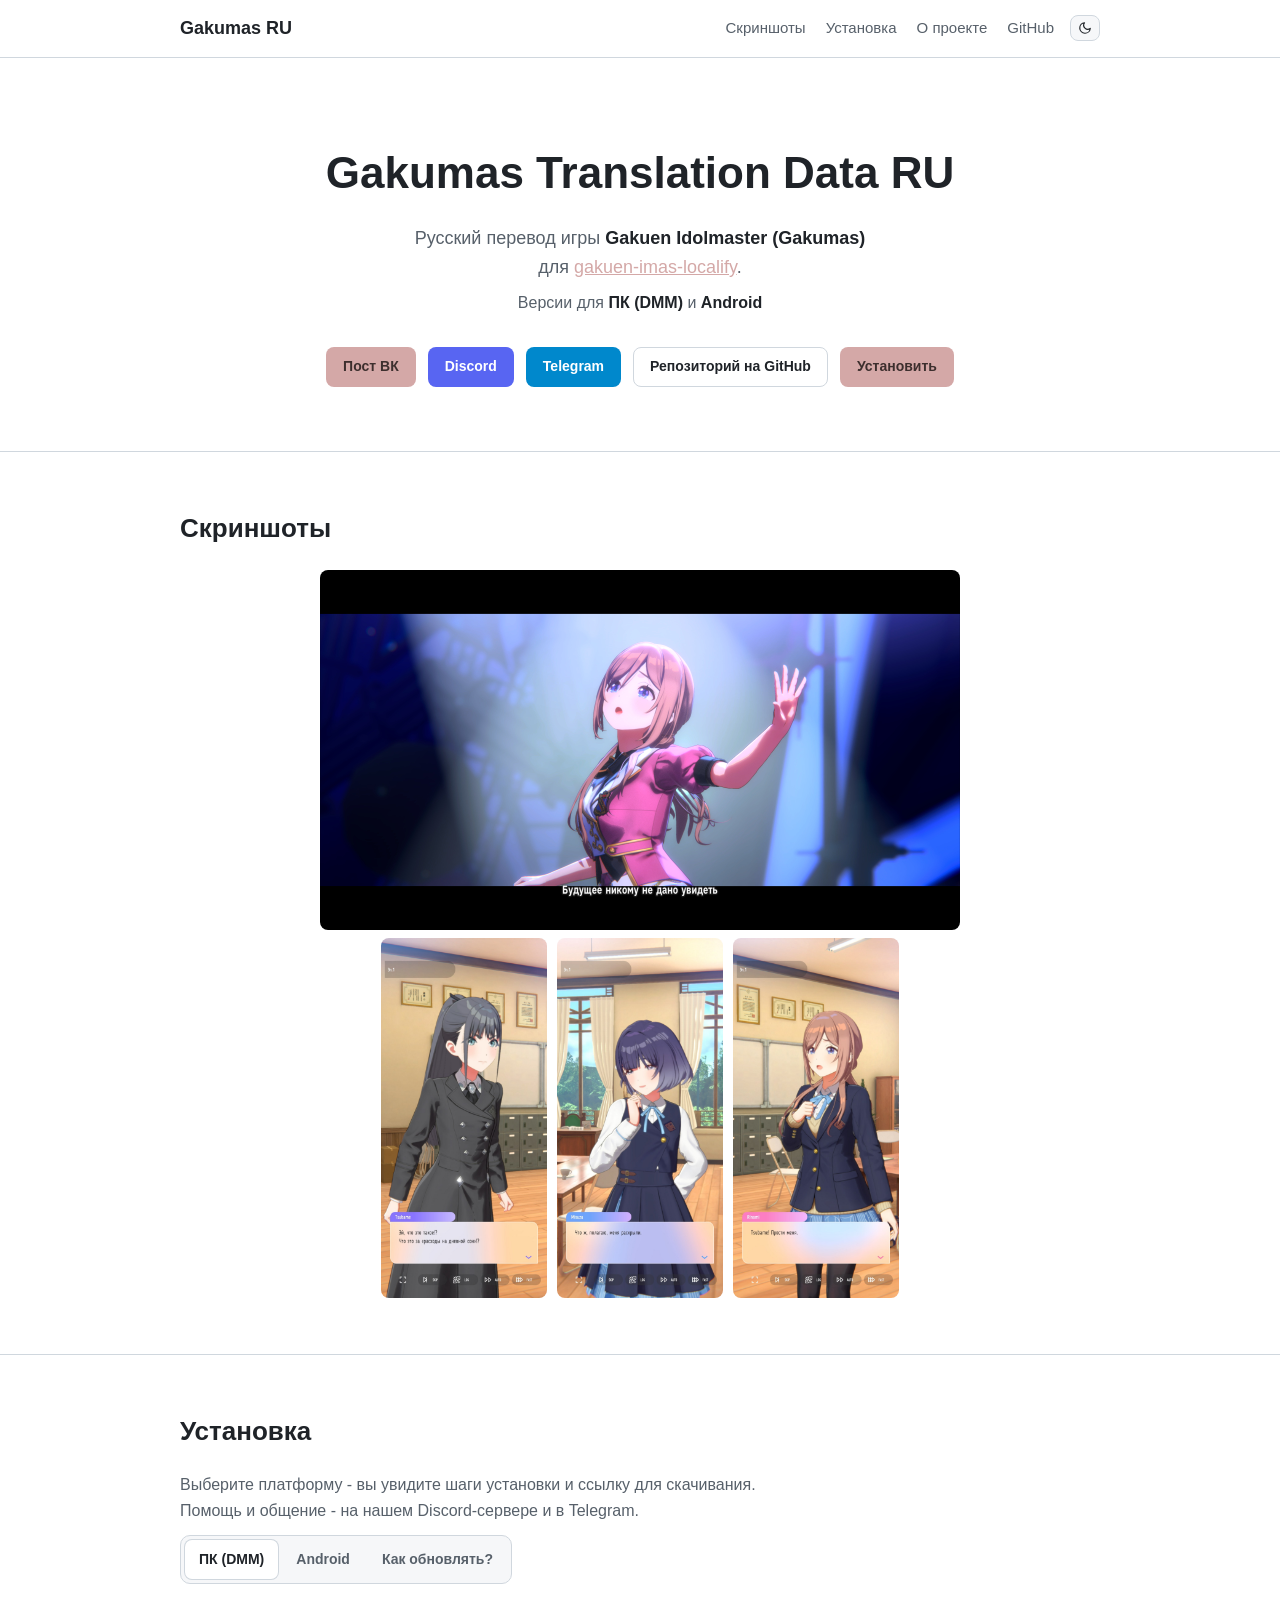
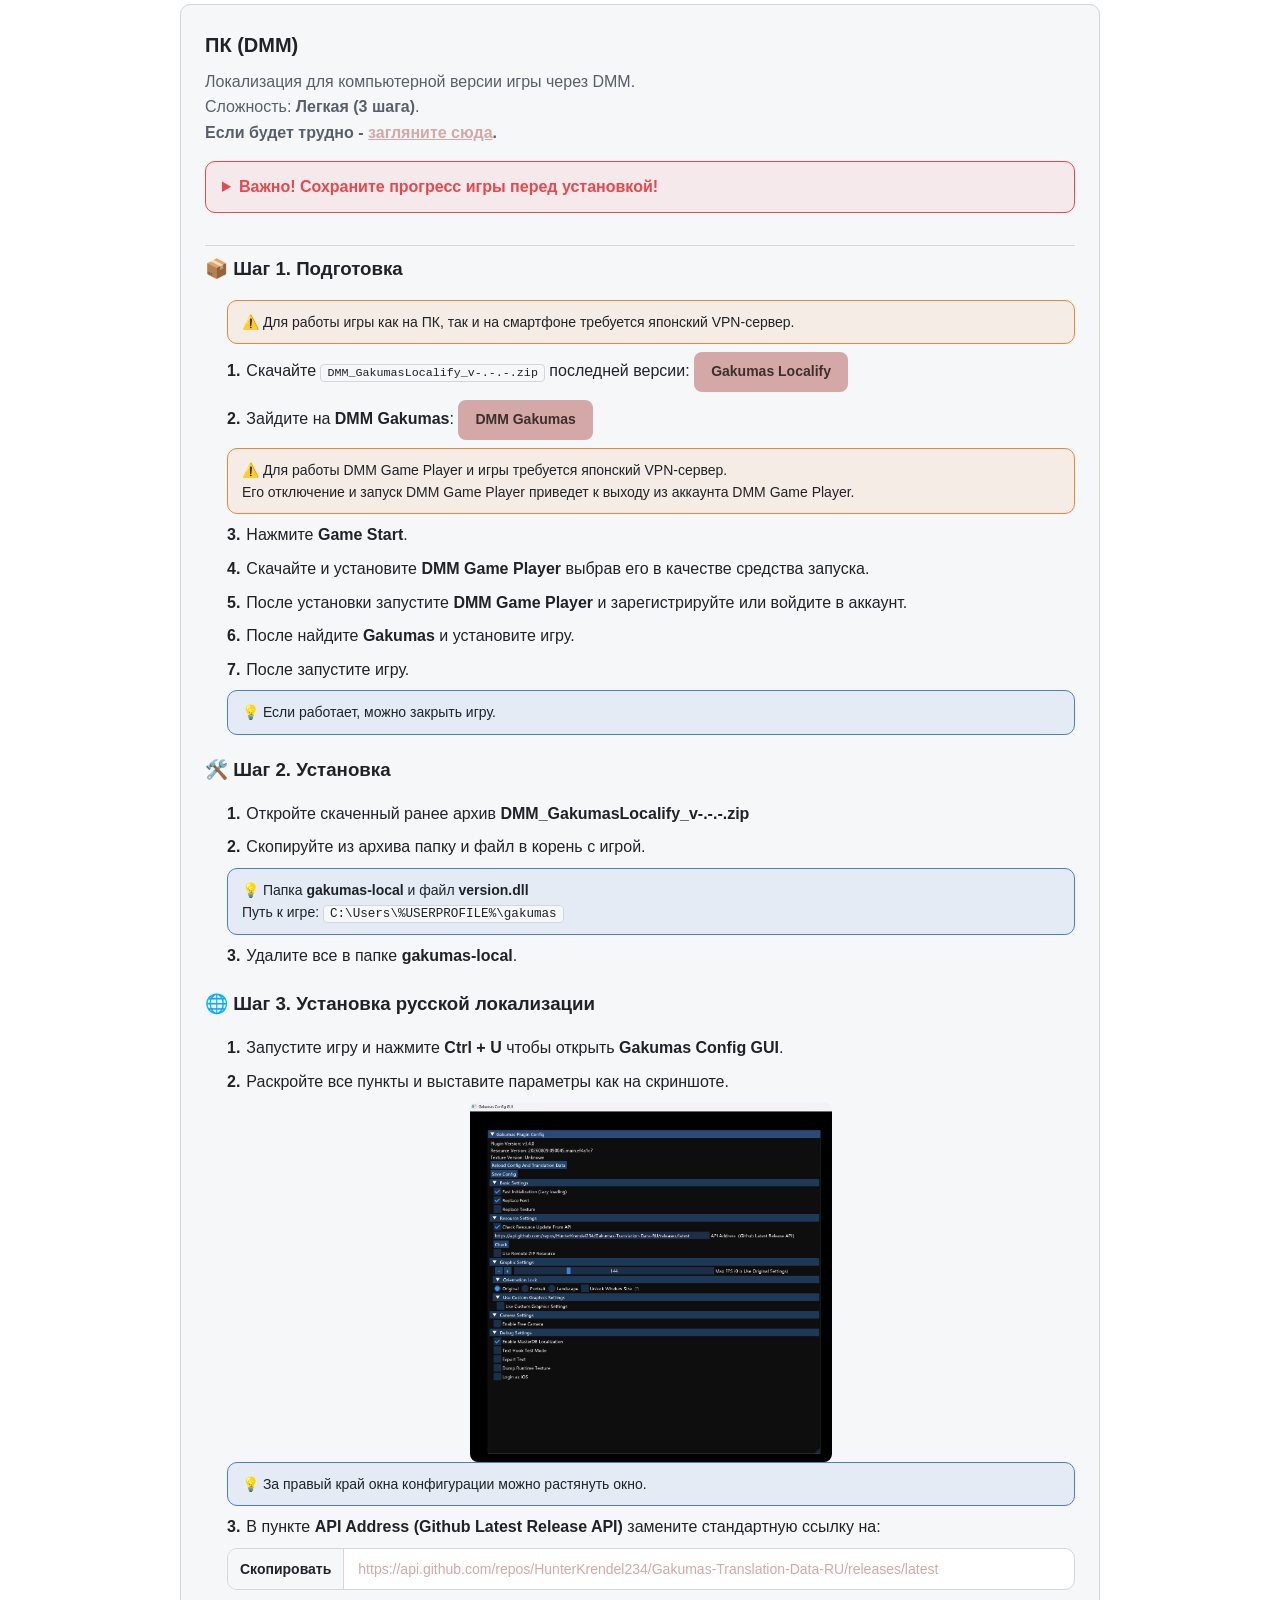
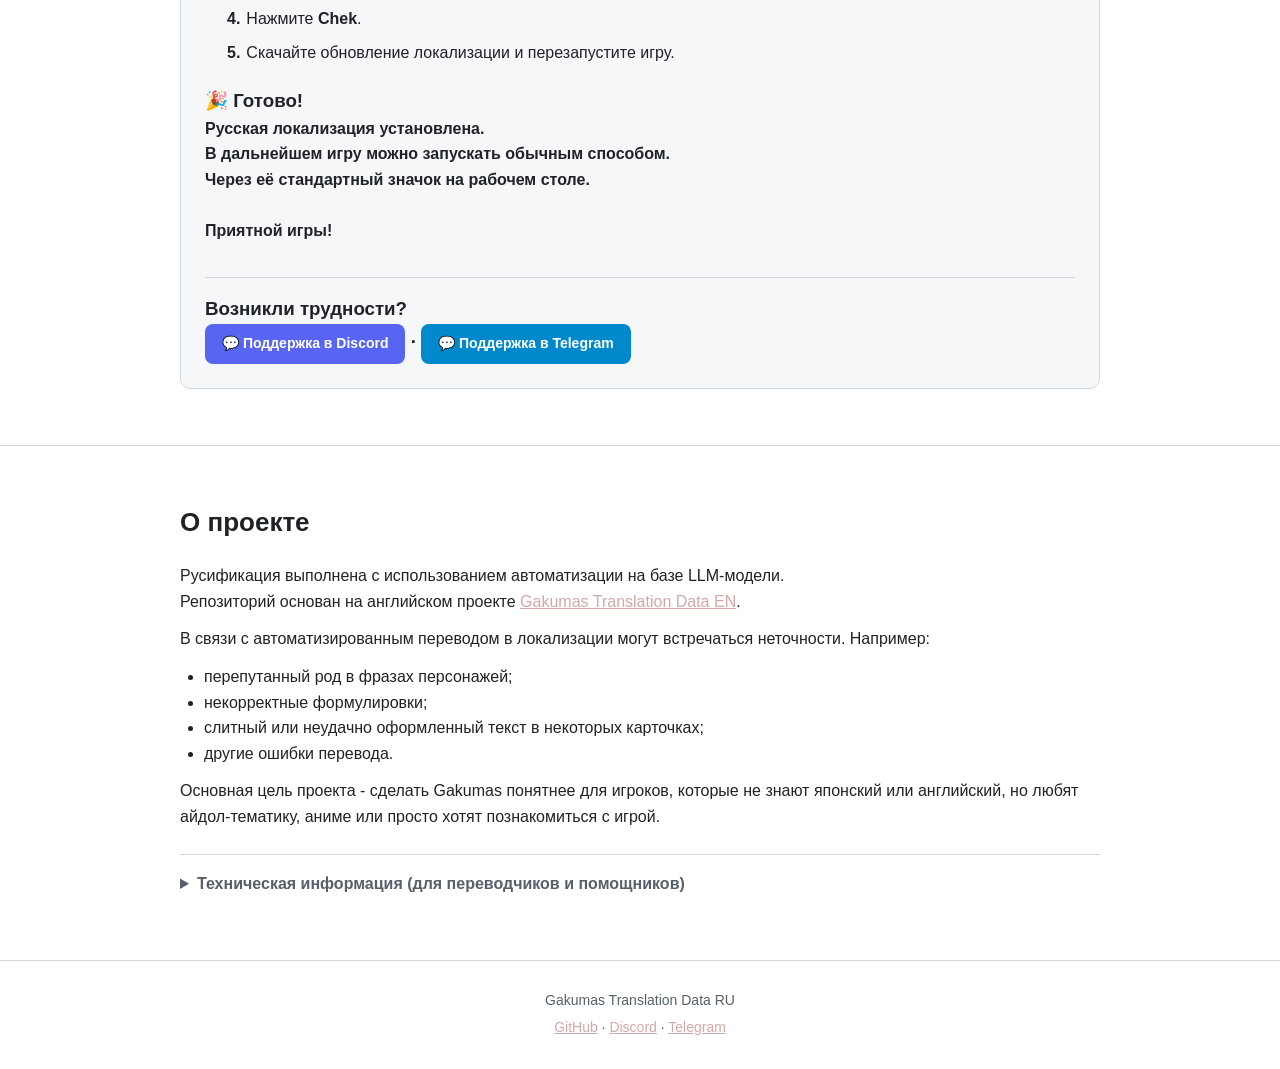
==== commit c35a9bca: "add tg link" ====
--- a/index.html
+++ b/index.html
@@ -29,10 +29,6 @@
   <main id="top">
     <section class="hero">
       <div class="container">
-        <p class="hero-tags">
-          <span class="tag">Неофициальный фан-перевод</span>
-          <span class="tag">Не связан с разработчиками игры</span>
-        </p>
         <h1>Gakumas Translation Data RU</h1>
         <p class="hero-sub">
           Русский перевод игры <strong>Gakuen Idolmaster (Gakumas)</strong><br>
@@ -41,7 +37,8 @@
         <p class="hero-plat">Версии для <strong>ПК (DMM)</strong> и <strong>Android</strong></p>
         <div class="hero-buttons">
           <a class="btn btn-primary" href="https://vk.ru/wall-224754271_3559" target="_blank" rel="noopener">Пост ВК</a>
-          <a class="btn btn-secondary" href="https://discord.gg/jgEz8CxKPn" target="_blank" rel="noopener">Discord - инструкции и поддержка</a>
+          <a class="btn btn-secondary" href="https://discord.gg/jgEz8CxKPn" target="_blank" rel="noopener">Discord</a>
+          <a class="btn tg-secondary" href="https://t.me/gakumasu_ru" target="_blank" rel="noopener">Telegram</a>
           <a class="btn btn-ghost" href="https://github.com/HunterKrendel234/Gakumas-Translation-Data-RU" target="_blank" rel="noopener">Репозиторий на GitHub</a>
           <a class="btn btn-primary" href="#install" >Установить</a>
         </div>
@@ -67,7 +64,7 @@
         <h2>Установка</h2>
         <p class="lead">
           Выберите платформу - вы увидите шаги установки и ссылку для скачивания.<br>
-          Помощь и актуальные инструкции - на нашем Discord-сервере.
+          Помощь и общение - на нашем Discord-сервере и в Telegram.
         </p>
 
         <div class="platform-tabs" role="tablist" aria-label="Выбор платформы">
@@ -159,7 +156,7 @@
             <br><br>Приятной игры!<br><br>
           </h4>
           <div class="platform-foot" id="help-pc"> 
-            <h3>Возникли трудности?<br><a class="btn btn-secondary" href="https://discord.gg/jgEz8CxKPn" target="_blank" rel="noopener">💬 Поддержка в Discord</a></h3>
+            <h3>Возникли трудности?<br><a class="btn btn-secondary" href="https://discord.gg/jgEz8CxKPn" target="_blank" rel="noopener">💬 Поддержка в Discord</a>  ·  <a class="btn tg-secondary" href="https://t.me/gakumasu_ru" target="_blank" rel="noopener">💬 Поддержка в Telegram</a></h3>
           </div>
         </div>
 
@@ -207,6 +204,7 @@
             <li>Загляните в Release <strong>APK-gakumasu-RU</strong>:  <a class="btn btn-primary" href="https://github.com/HunterKrendel234/APK-gakumasu-RU/releases/latest" target="_blank" rel="noopener">APK-gakumasu-RU</a></li>
             <li>Скачать менеджер <strong>Gakumas-Localify-RU.apk</strong>.</li>
             <li>Скачать готовый APK игры <strong>Gakumas-RU.apk</strong>.</li>
+            <li>Удалите <strong>(если есть)</strong> ранее установленные <strong>Localify и игру</strong>.</li>
           </ol>
           <h3>🛠️ Шаг 2. Установка</h3>
           <ol class="steps">
@@ -223,7 +221,7 @@
             <br><br>Приятной игры!<br><br>
           </h4>
           <div class="platform-foot" id="help-android">
-            <h3>Возникли трудности?<br><a class="btn btn-secondary" href="https://discord.gg/jgEz8CxKPn" target="_blank" rel="noopener">💬 Поддержка в Discord</a></h3>
+            <h3>Возникли трудности?<br><a class="btn btn-secondary" href="https://discord.gg/jgEz8CxKPn" target="_blank" rel="noopener">💬 Поддержка в Discord</a>  ·  <a class="btn tg-secondary" href="https://t.me/gakumasu_ru" target="_blank" rel="noopener">💬 Поддержка в Telegram</a></h3>
           </div>
         </div>
 
@@ -270,7 +268,7 @@
       <div class="container">
         <h2>О проекте</h2>
         <p>
-          Русификация выполнена с использованием автоматизации на базе локальной LLM-модели.
+          Русификация выполнена с использованием автоматизации на базе LLM-модели.<br>
           Репозиторий основан на английском проекте
           <a href="https://github.com/NatsumeLS/Gakumas-Translation-Data-EN" target="_blank" rel="noopener">Gakumas Translation Data EN</a>.
         </p>
@@ -309,6 +307,8 @@
         <a href="https://github.com/HunterKrendel234/Gakumas-Translation-Data-RU" target="_blank" rel="noopener">GitHub</a>
         ·
         <a href="https://discord.gg/jgEz8CxKPn" target="_blank" rel="noopener">Discord</a>
+        ·
+        <a href="https://t.me/gakumasu_ru" target="_blank" rel="noopener">Telegram</a>
       </p>
       <p class="sr-only">
         Gakumas русификатор скачать, русский перевод Gakumas, Gakumas на русском, русская локализация Gakuen Idolmaster,
--- a/styles.css
+++ b/styles.css
@@ -8,6 +8,8 @@
   --primary-hover: #bf8f8e;
   --accent: #5865f2;
   --accent-hover: #4752c4;
+  --tg: #0088CC;
+  --tg-hover: #24A1DE;
 }
 
 @media (prefers-color-scheme: dark) {
@@ -21,6 +23,8 @@
     --primary-hover: #e0baba;
     --accent: #7983f5;
     --accent-hover: #6470ec;
+    --tg: #0088CC;
+    --tg-hover: #24A1DE;
   }
 }
 
@@ -34,6 +38,8 @@
   --primary-hover: #e0baba;
   --accent: #7983f5;
   --accent-hover: #6470ec;
+  --tg: #0088CC;
+  --tg-hover: #24A1DE;
 }
 
 * {
@@ -230,6 +236,16 @@
 .btn-secondary:hover {
   background: var(--accent-hover);
 }
+
+.tg-secondary {
+  background: var(--tg);
+  color: #fff;
+}
+
+.tg-secondary:hover {
+  background: var(--tg-hover);
+}
+
 
 .btn-ghost {
   background: transparent;
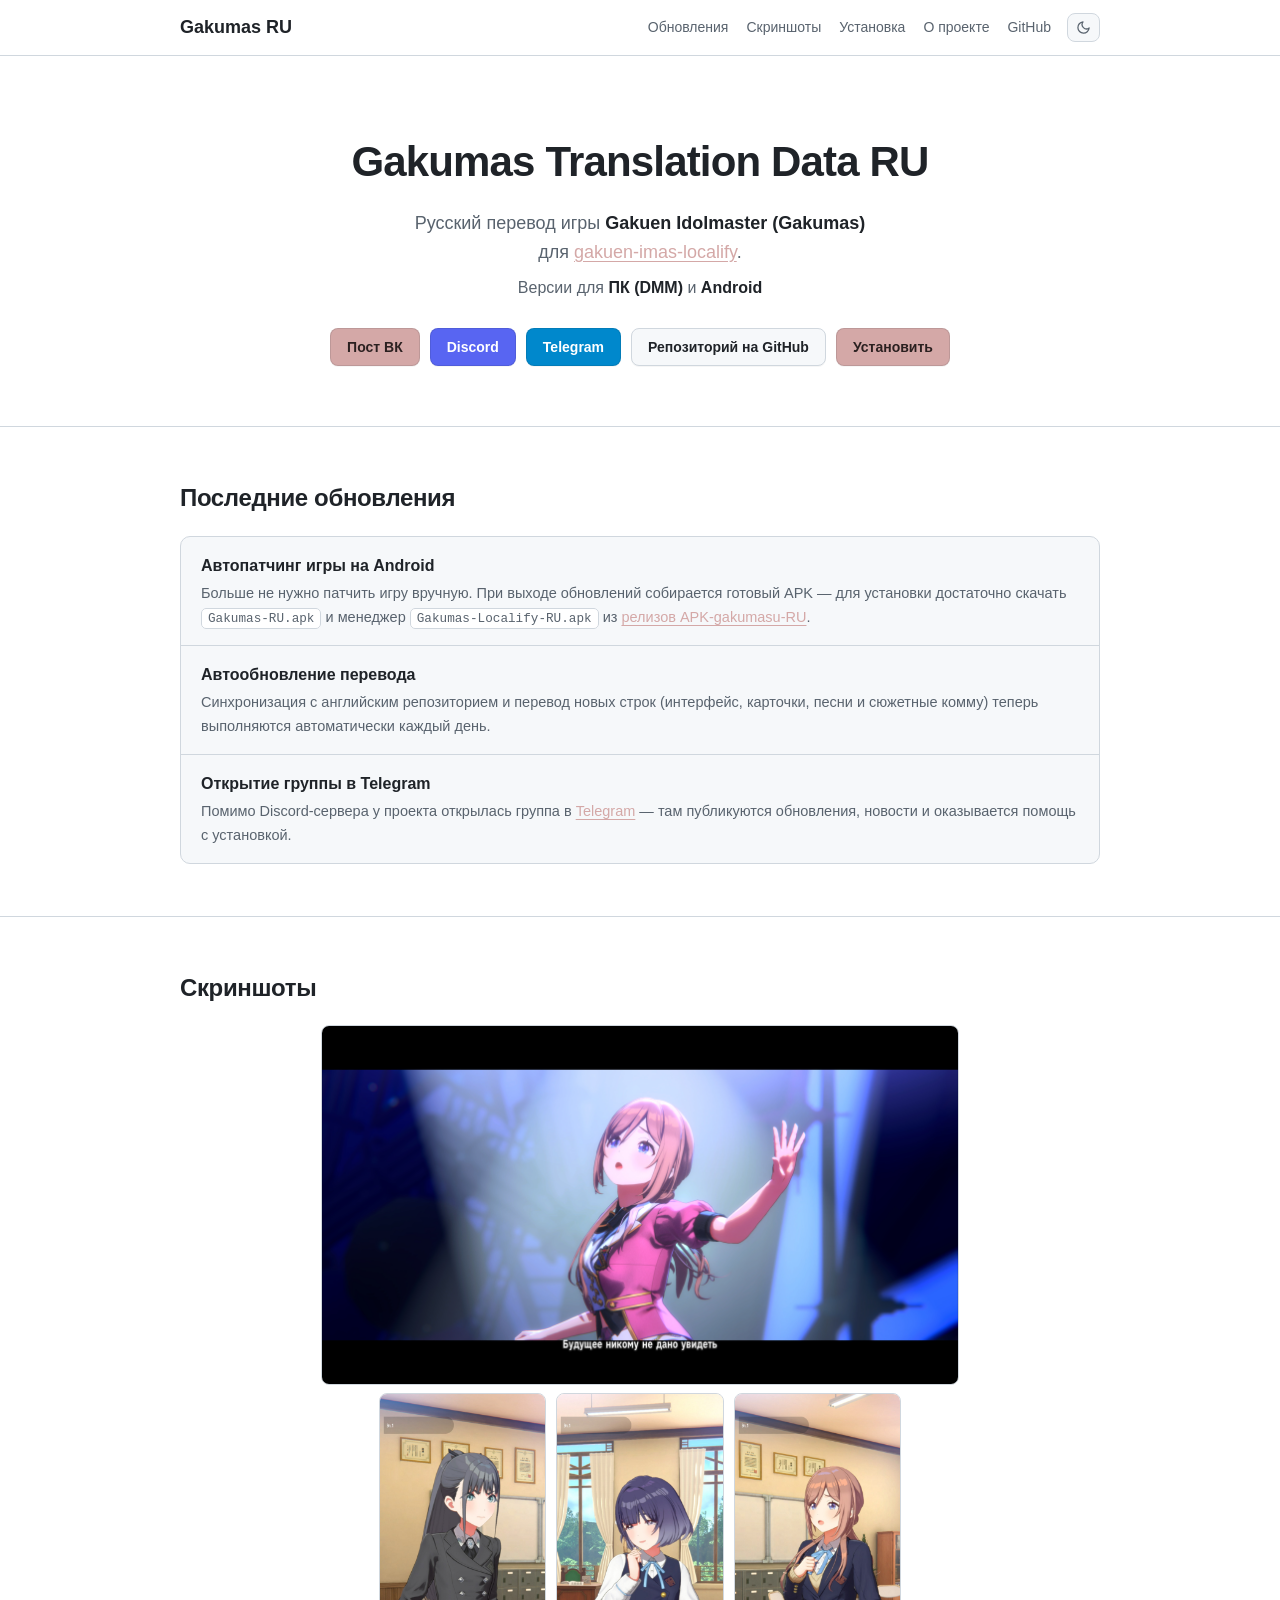
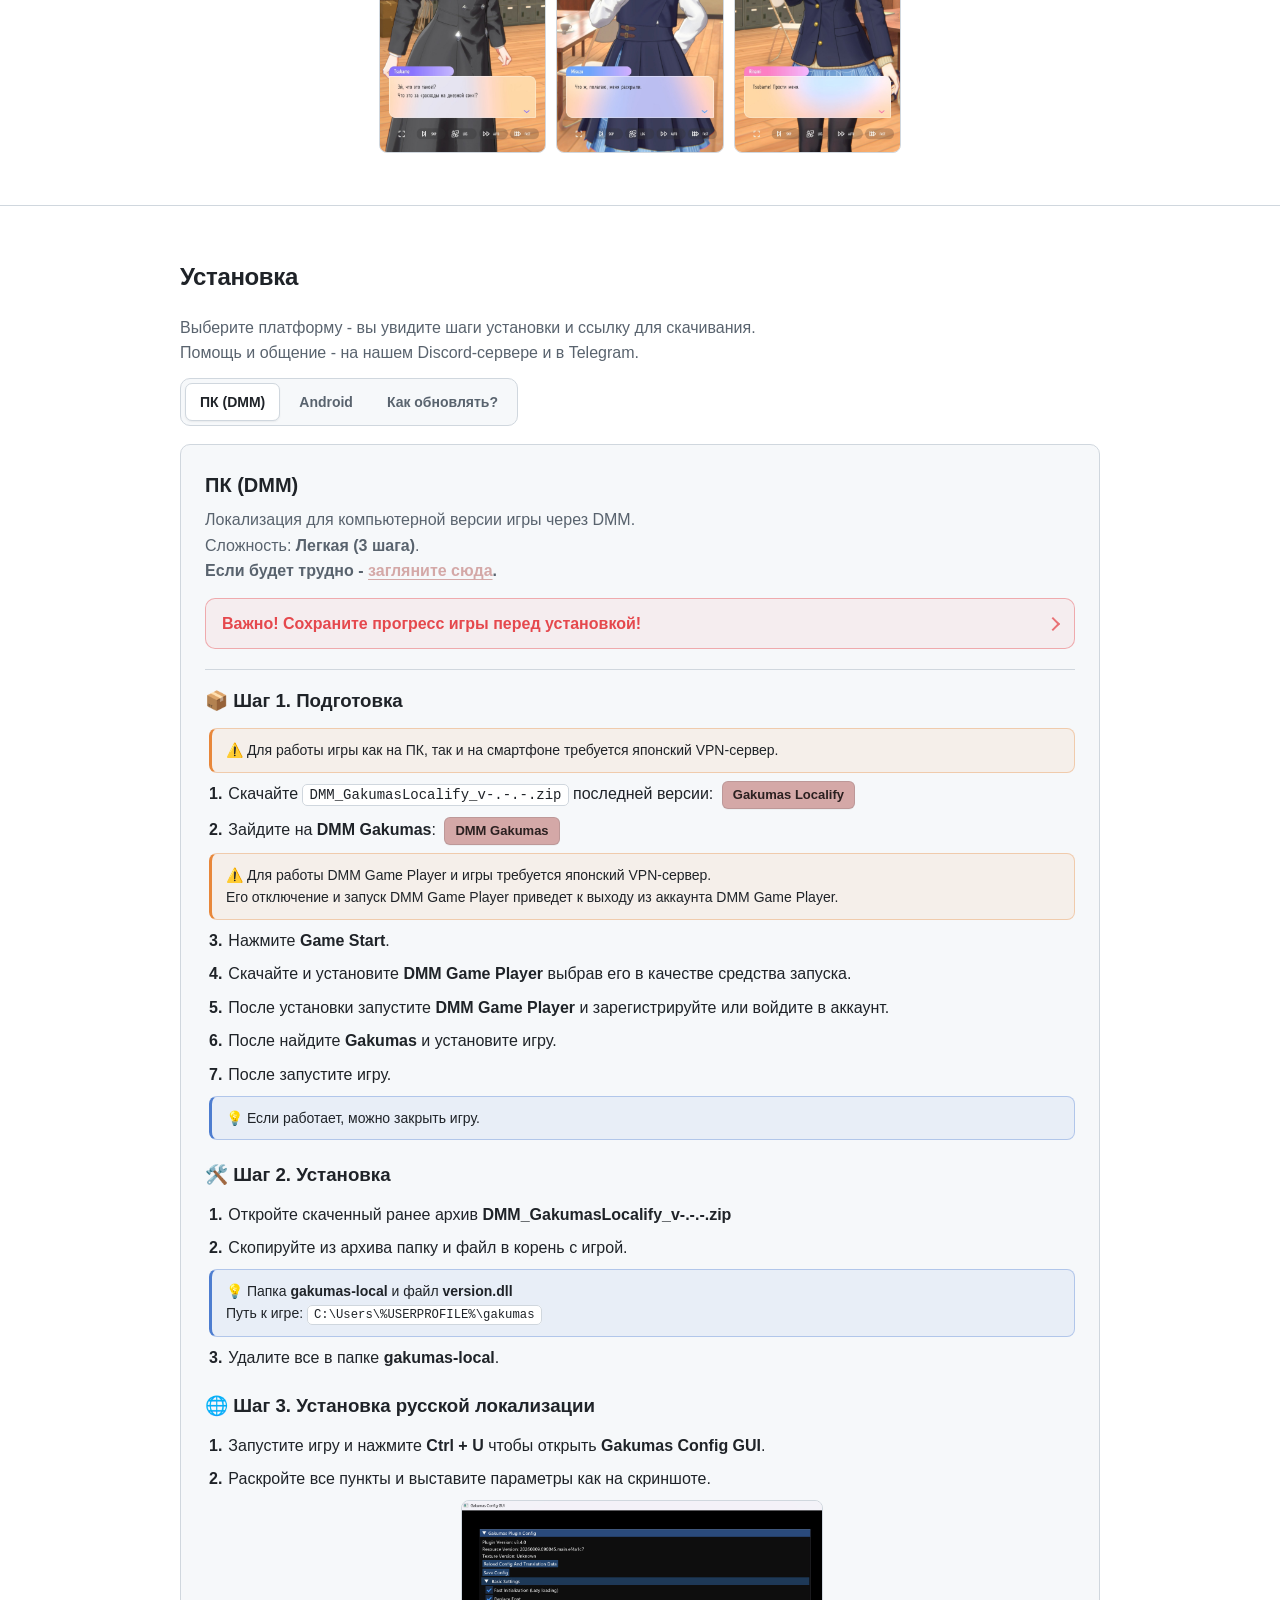
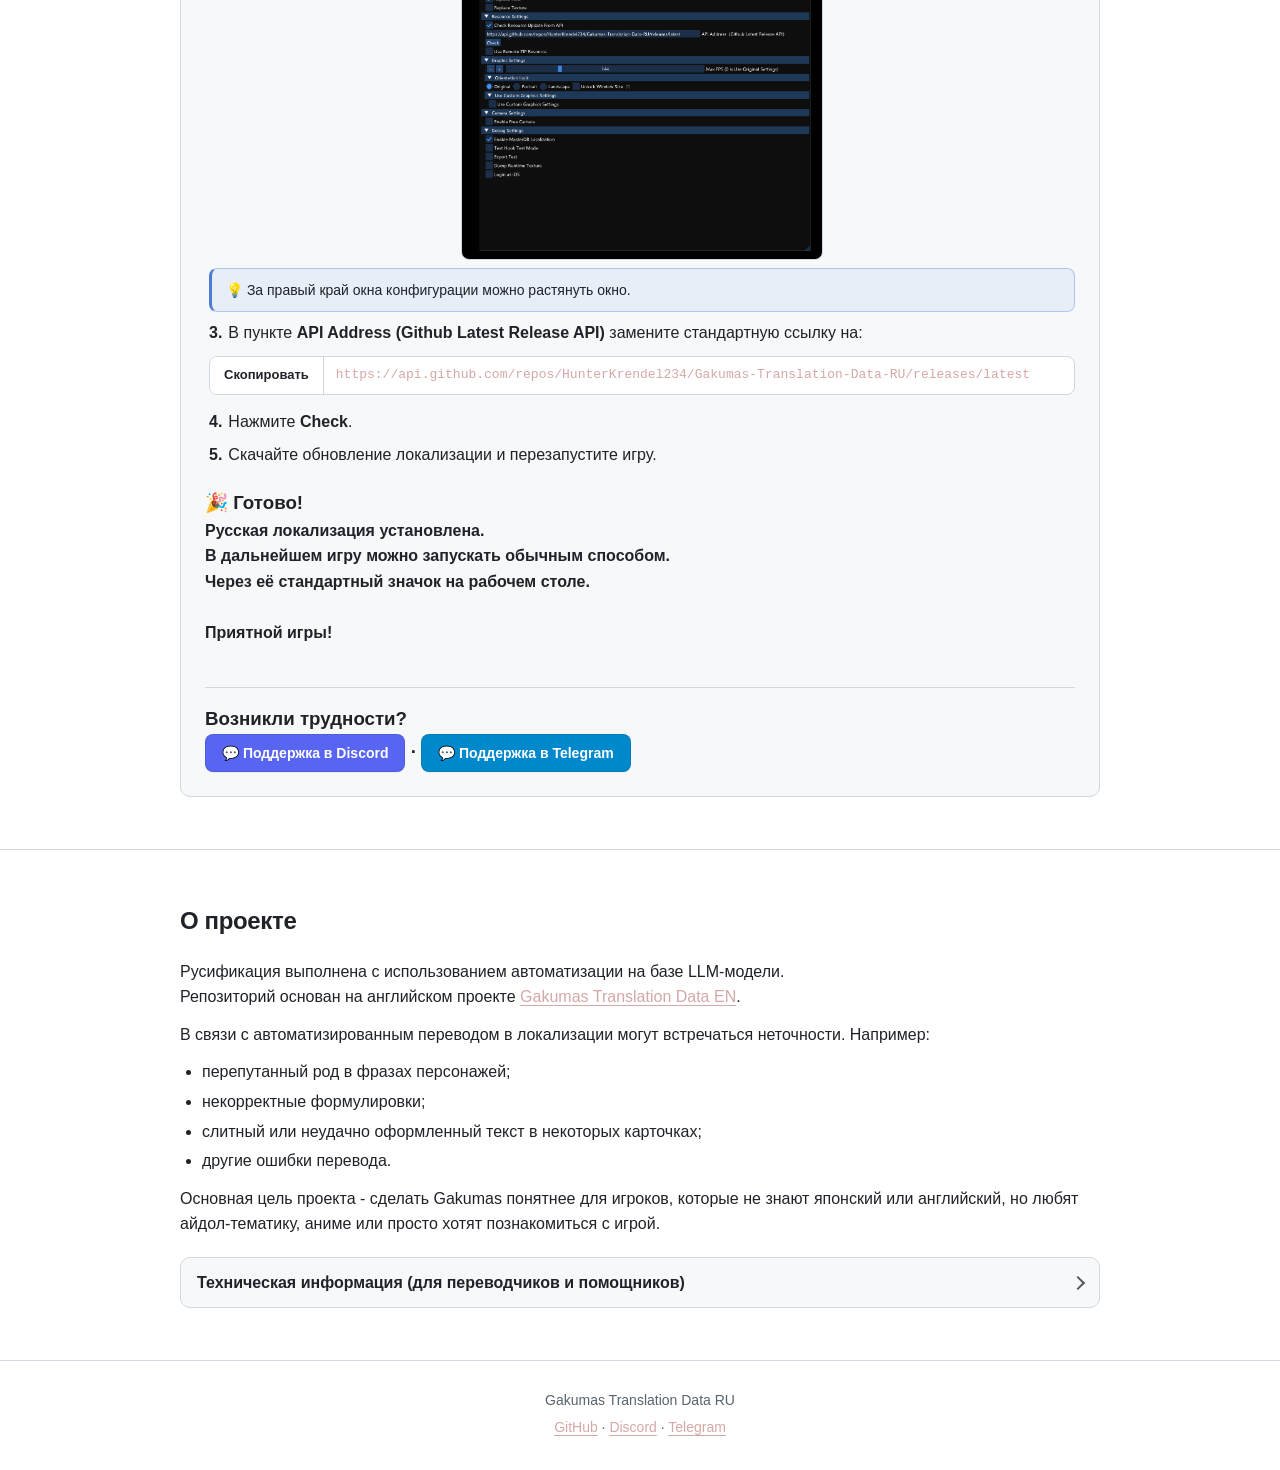
==== commit 518102fd: "обновлен дизайн" ====
--- a/index.html
+++ b/index.html
@@ -13,6 +13,7 @@
       <a class="logo" href="#top">Gakumas RU</a>
       <div class="header-actions">
         <nav class="nav">
+          <a href="#updates">Обновления</a>
           <a href="#gallery">Скриншоты</a>
           <a href="#install">Установка</a>
           <a href="#about">О проекте</a>
@@ -40,7 +41,33 @@
           <a class="btn btn-secondary" href="https://discord.gg/jgEz8CxKPn" target="_blank" rel="noopener">Discord</a>
           <a class="btn tg-secondary" href="https://t.me/gakumasu_ru" target="_blank" rel="noopener">Telegram</a>
           <a class="btn btn-ghost" href="https://github.com/HunterKrendel234/Gakumas-Translation-Data-RU" target="_blank" rel="noopener">Репозиторий на GitHub</a>
-          <a class="btn btn-primary" href="#install" >Установить</a>
+          <a class="btn btn-primary" href="#install">Установить</a>
+        </div>
+      </div>
+    </section>
+
+    <section class="section" id="updates">
+      <div class="container">
+        <h2>Последние обновления</h2>
+        <div class="update-list">
+          <div class="update-item">
+            <h3>Автопатчинг игры на Android</h3>
+            <p>
+              Больше не нужно патчить игру вручную. При выходе обновлений собирается готовый APK — для установки достаточно скачать <code>Gakumas-RU.apk</code> и менеджер <code>Gakumas-Localify-RU.apk</code> из <a href="https://github.com/HunterKrendel234/APK-gakumasu-RU/releases/latest" target="_blank" rel="noopener">релизов APK-gakumasu-RU</a>.
+            </p>
+          </div>
+          <div class="update-item">
+            <h3>Автообновление перевода</h3>
+            <p>
+              Синхронизация с английским репозиторием и перевод новых строк (интерфейс, карточки, песни и сюжетные комму) теперь выполняются автоматически каждый день.
+            </p>
+          </div>
+          <div class="update-item">
+            <h3>Открытие группы в Telegram</h3>
+            <p>
+              Помимо Discord-сервера у проекта открылась группа в <a href="https://t.me/gakumasu_ru" target="_blank" rel="noopener">Telegram</a> — там публикуются обновления, новости и оказывается помощь с установкой.
+            </p>
+          </div>
         </div>
       </div>
     </section>
@@ -76,8 +103,10 @@
         <div class="platform-panel" id="panel-pc" role="tabpanel">
           <div class="platform-head">
             <h3>ПК (DMM)</h3>
-            <p>Локализация для компьютерной версии игры через DMM.<br>Сложность: <strong>Легкая (3 шага)</strong>.
-            <br><strong>Если будет трудно - <a href="#help-pc">загляните сюда</a>.</strong>
+            <p>
+              Локализация для компьютерной версии игры через DMM.<br>Сложность: <strong>Легкая (3 шага)</strong>.<br>
+              <strong>Если будет трудно - <a href="#help-pc">загляните сюда</a>.</strong>
+            </p>
             <details class="warn">
               <summary>Важно! Сохраните прогресс игры перед установкой!</summary>
               <div class="warn-body">
@@ -95,19 +124,20 @@
                       <img class="shot" src="img/save1.jpg" alt="Скриншот" width="360" height="780">
                     </figure>
                   </li>
-                  <li>В открывшемся меню выберите <strong>Связь данных</strong>.</li>
-                  <figure class="shot-block">
-                    <img class="shot" src="img/save2.jpg" alt="Скриншот" width="360" height="780">
-                  </figure>
-                </ol>
-               <h3>📥 Загрузка сохранения</h3>
-               <p>Если необходимо загрузить уже существующий прогресс на другом устройстве:</p>
-               <ol>
-                <li>На титульном экране игры нажмите <strong>Связь данных</strong>.</li>
-                <li>Войдите в тот же <strong>Bandai Namco ID</strong>, к которому ранее был привязан прогресс.</li>
-                <li>Следуйте инструкциям на экране для восстановления данных.</li>
-               </ol>
-               <li class="callout callout-warn">⚠️ Не создавайте новую привязку, если хотите загрузить существующее сохранение. Используйте тот же Bandai Namco ID, который был привязан к вашему предыдущему прогрессу.</li> 
+                  <li>В открывшемся меню выберите <strong>Связь данных</strong>.
+                    <figure class="shot-block">
+                      <img class="shot" src="img/save2.jpg" alt="Скриншот" width="360" height="780">
+                    </figure>
+                  </li>
+                </ol>
+                <h3>📥 Загрузка сохранения</h3>
+                <p>Если необходимо загрузить уже существующий прогресс на другом устройстве:</p>
+                <ol>
+                  <li>На титульном экране игры нажмите <strong>Связь данных</strong>.</li>
+                  <li>Войдите в тот же <strong>Bandai Namco ID</strong>, к которому ранее был привязан прогресс.</li>
+                  <li>Следуйте инструкциям на экране для восстановления данных.</li>
+                  <li class="callout callout-warn">⚠️ Не создавайте новую привязку, если хотите загрузить существующее сохранение. Используйте тот же Bandai Namco ID, который был привязан к вашему предыдущему прогрессу.</li>
+                </ol>
               </div>
             </details>
           </div>
@@ -115,8 +145,8 @@
           <h3>📦 Шаг 1. Подготовка</h3>
           <ol class="steps">
             <li class="callout callout-warn">⚠️ Для работы игры как на ПК, так и на смартфоне требуется японский VPN-сервер.</li>
-            <li>Скачайте <code>DMM_GakumasLocalify_v-.-.-.zip</code>  последней версии:  <a class="btn btn-primary" href="https://github.com/chinosk6/gakuen-imas-localify/releases" target="_blank" rel="noopener">Gakumas Localify</a></li>
-            <li>Зайдите на <strong>DMM Gakumas</strong>:  <a class="btn btn-primary" href="https://dmg-gakuen.idolmaster-official.jp" target="_blank" rel="noopener">DMM Gakumas</a></li>
+            <li>Скачайте <code>DMM_GakumasLocalify_v-.-.-.zip</code> последней версии: <a class="btn btn-primary" href="https://github.com/chinosk6/gakuen-imas-localify/releases" target="_blank" rel="noopener">Gakumas Localify</a></li>
+            <li>Зайдите на <strong>DMM Gakumas</strong>: <a class="btn btn-primary" href="https://dmg-gakuen.idolmaster-official.jp" target="_blank" rel="noopener">DMM Gakumas</a></li>
             <li class="callout callout-warn">⚠️ Для работы DMM Game Player и игры требуется японский VPN-сервер.<br>Его отключение и запуск DMM Game Player приведет к выходу из аккаунта DMM Game Player.</li>
             <li>Нажмите <strong>Game Start</strong>.</li>
             <li>Скачайте и установите <strong>DMM Game Player</strong> выбрав его в качестве средства запуска.</li>
@@ -125,6 +155,7 @@
             <li>После запустите игру.</li>
             <li class="callout callout-tip">💡 Если работает, можно закрыть игру.</li>
           </ol>
+
           <h3>🛠️ Шаг 2. Установка</h3>
           <ol class="steps">
             <li>Откройте скаченный ранее архив <strong>DMM_GakumasLocalify_v-.-.-.zip</strong></li>
@@ -132,30 +163,32 @@
             <li class="callout callout-tip">💡 Папка <strong>gakumas-local</strong> и файл <strong>version.dll</strong><br>Путь к игре: <code>C:\Users\%USERPROFILE%\gakumas</code></li>
             <li>Удалите все в папке <strong>gakumas-local</strong>.</li>
           </ol>
+
           <h3>🌐 Шаг 3. Установка русской локализации</h3>
           <ol class="steps">
             <li>Запустите игру и нажмите <strong>Ctrl + U</strong> чтобы открыть <strong>Gakumas Config GUI</strong>.</li>
-            <li>Раскройте все пункты и выставите параметры как на скриншоте.</li>
+            <li>Раскройте все пункты и выставите параметры как на скриншоте.
               <figure class="shot-block">
                 <img class="shot" src="img/pc.jpg" alt="Параметры" width="360" height="200">
               </figure>
+            </li>
             <li class="callout callout-tip">💡 За правый край окна конфигурации можно растянуть окно.</li>
             <li>В пункте <strong>API Address (Github Latest Release API)</strong> замените стандартную ссылку на:</li>
             <div class="link-box">
               <button class="copy-btn" type="button"><span class="copy-label">Скопировать</span></button>
-              <a class="link-box-link" href="#" target="_blank" rel="noopener">https://api.github.com/repos/HunterKrendel234/Gakumas-Translation-Data-RU/releases/latest</a>
+              <a class="link-box-link" href="https://api.github.com/repos/HunterKrendel234/Gakumas-Translation-Data-RU/releases/latest" target="_blank" rel="noopener">https://api.github.com/repos/HunterKrendel234/Gakumas-Translation-Data-RU/releases/latest</a>
             </div>
-
-            <li>Нажмите <strong>Chek</strong>.</li>
+            <li>Нажмите <strong>Check</strong>.</li>
             <li>Скачайте обновление локализации и перезапустите игру.</li>
           </ol>
+
           <h3>🎉 Готово!</h3>
           <h4>Русская локализация установлена.
             <br>В дальнейшем игру можно запускать обычным способом.
             <br>Через её стандартный значок на рабочем столе.
             <br><br>Приятной игры!<br><br>
           </h4>
-          <div class="platform-foot" id="help-pc"> 
+          <div class="platform-foot" id="help-pc">
             <h3>Возникли трудности?<br><a class="btn btn-secondary" href="https://discord.gg/jgEz8CxKPn" target="_blank" rel="noopener">💬 Поддержка в Discord</a>  ·  <a class="btn tg-secondary" href="https://t.me/gakumasu_ru" target="_blank" rel="noopener">💬 Поддержка в Telegram</a></h3>
           </div>
         </div>
@@ -163,8 +196,10 @@
         <div class="platform-panel" id="panel-android" role="tabpanel" hidden>
           <div class="platform-head">
             <h3>Android</h3>
-            <p>Локализация для Android-устройств.<br>Сложность: <strong>Легкая (2 шага)</strong>.
-            <br><strong>Если будет трудно - <a href="#help-android">загляните сюда</a>.</strong>
+            <p>
+              Локализация для Android-устройств (готовый пропатченный APK).<br>Сложность: <strong>Легкая (2 шага)</strong>.<br>
+              <strong>Если будет трудно - <a href="#help-android">загляните сюда</a>.</strong>
+            </p>
             <details class="warn">
               <summary>Важно! Сохраните прогресс игры перед установкой!</summary>
               <div class="warn-body">
@@ -182,38 +217,42 @@
                       <img class="shot" src="img/save1.jpg" alt="Скриншот" width="360" height="780">
                     </figure>
                   </li>
-                  <li>В открывшемся меню выберите <strong>Связь данных</strong>.</li>
-                  <figure class="shot-block">
-                    <img class="shot" src="img/save2.jpg" alt="Скриншот" width="360" height="780">
-                  </figure>
-                </ol>
-               <h3>📥 Загрузка сохранения</h3>
-               <p>Если необходимо загрузить уже существующий прогресс на другом устройстве:</p>
-               <ol>
-                <li>На титульном экране игры нажмите <strong>Связь данных</strong>.</li>
-                <li>Войдите в тот же <strong>Bandai Namco ID</strong>, к которому ранее был привязан прогресс.</li>
-                <li>Следуйте инструкциям на экране для восстановления данных.</li>
-               </ol>
-               <li class="callout callout-warn">⚠️ Не создавайте новую привязку, если хотите загрузить существующее сохранение. Используйте тот же Bandai Namco ID, который был привязан к вашему предыдущему прогрессу.</li> 
+                  <li>В открывшемся меню выберите <strong>Связь данных</strong>.
+                    <figure class="shot-block">
+                      <img class="shot" src="img/save2.jpg" alt="Скриншот" width="360" height="780">
+                    </figure>
+                  </li>
+                </ol>
+                <h3>📥 Загрузка сохранения</h3>
+                <p>Если необходимо загрузить уже существующий прогресс на другом устройстве:</p>
+                <ol>
+                  <li>На титульном экране игры нажмите <strong>Связь данных</strong>.</li>
+                  <li>Войдите в тот же <strong>Bandai Namco ID</strong>, к которому ранее был привязан прогресс.</li>
+                  <li>Следуйте инструкциям на экране для восстановления данных.</li>
+                  <li class="callout callout-warn">⚠️ Не создавайте новую привязку, если хотите загрузить существующее сохранение. Используйте тот же Bandai Namco ID, который был привязан к вашему предыдущему прогрессу.</li>
+                </ol>
               </div>
             </details>
           </div>
+
           <h3>📦 Шаг 1. Подготовка</h3>
           <ol class="steps">
             <li class="callout callout-warn">⚠️ Для работы игры как на ПК, так и на смартфоне требуется японский VPN-сервер.</li>
-            <li>Загляните в Release <strong>APK-gakumasu-RU</strong>:  <a class="btn btn-primary" href="https://github.com/HunterKrendel234/APK-gakumasu-RU/releases/latest" target="_blank" rel="noopener">APK-gakumasu-RU</a></li>
+            <li>Загляните в Release <strong>APK-gakumasu-RU</strong>: <a class="btn btn-primary" href="https://github.com/HunterKrendel234/APK-gakumasu-RU/releases/latest" target="_blank" rel="noopener">APK-gakumasu-RU</a></li>
             <li>Скачать менеджер <strong>Gakumas-Localify-RU.apk</strong>.</li>
             <li>Скачать готовый APK игры <strong>Gakumas-RU.apk</strong>.</li>
             <li>Удалите <strong>(если есть)</strong> ранее установленные <strong>Localify и игру</strong>.</li>
           </ol>
+
           <h3>🛠️ Шаг 2. Установка</h3>
           <ol class="steps">
             <li>Установите <strong>Gakumas-Localify-RU.apk</strong>.</li>
             <li>Установите игру <strong>Gakumas-RU.apk</strong>.</li>
             <li>Зайдите в <strong>Localify</strong> и обновите перевод.</li>
-            <li class="callout callout-tip">💡  Localify сам предложит его обновить.</li>
+            <li class="callout callout-tip">💡 Localify сам предложит его обновить.</li>
             <li>Нажать на правую кнопку со стрелкой, чтобы запустить игру.</li>
           </ol>
+
           <h3>🎉 Готово!</h3>
           <h4>Русская локализация установлена.
             <br>В дальнейшем игру можно запускать обычным способом.
@@ -225,41 +264,46 @@
           </div>
         </div>
 
-
         <div class="platform-panel" id="panel-update" role="tabpanel" hidden>
           <div class="platform-head">
             <h3>Как обновлять перевод, мод или игру?</h3>
           </div>
+
           <h3>Android</h3>
-          <ol class="steps">
-            <h3>Обновить перевод?</h3>
+          <h4 class="sub-heading">Обновить перевод?</h4>
+          <ol class="steps">
             <li>Зайдите в Localify. Он предложит обновить перевод.</li>
           </ol>
-          <ol class="steps">
-            <h3>Обновить игру?</h3>
-            <li>Загляните в Release <strong>APK-gakumasu-RU</strong>:  <a class="btn btn-primary" href="https://github.com/HunterKrendel234/APK-gakumasu-RU/releases/latest" target="_blank" rel="noopener">APK-gakumasu-RU</a></li>
+
+          <h4 class="sub-heading">Обновить игру?</h4>
+          <ol class="steps">
+            <li>Загляните в Release <strong>APK-gakumasu-RU</strong>: <a class="btn btn-primary" href="https://github.com/HunterKrendel234/APK-gakumasu-RU/releases/latest" target="_blank" rel="noopener">APK-gakumasu-RU</a></li>
             <li>Скачайте новый <strong>Gakumas-RU.apk</strong>, запустите его и нажмите обновить.</li>
           </ol>
-          <ol class="steps">
-            <h3>Обновить мод?</h3>
-            <li>Загляните в Release <strong>APK-gakumasu-RU</strong>:  <a class="btn btn-primary" href="https://github.com/HunterKrendel234/APK-gakumasu-RU/releases/latest" target="_blank" rel="noopener">APK-gakumasu-RU</a></li>
+
+          <h4 class="sub-heading">Обновить мод?</h4>
+          <ol class="steps">
+            <li>Загляните в Release <strong>APK-gakumasu-RU</strong>: <a class="btn btn-primary" href="https://github.com/HunterKrendel234/APK-gakumasu-RU/releases/latest" target="_blank" rel="noopener">APK-gakumasu-RU</a></li>
             <li>Скачайте новый <strong>Gakumas-Localify-RU.apk и Gakumas-RU.apk</strong>, запустите их и нажмите обновить.</li>
           </ol>
 
-          <h3>ПК (DMM)</h3>
-          <ol class="steps">
-            <h3>Обновить перевод?</h3>
-            <li>При запуске игры будет предложено обновить перевод в окне.</li>
-            <li><strong>Ctrl + U</strong> и разверните вкладку <strong>Resource Settings</strong>, чтобы видеть прогресс.</li>
-            <li>После обновления перезапустите игру.</li>
-          </ol>
-          <ol class="steps">
-            <h3>Обновить мод?</h3>
-            <li>Скачайте <code>DMM_GakumasLocalify_v-.-.-.zip</code>  последней версии:  <a class="btn btn-primary" href="https://github.com/chinosk6/gakuen-imas-localify/releases" target="_blank" rel="noopener">Gakumas Localify</a></li>
-            <li>Откройте скаченный ранее архив <strong>DMM_GakumasLocalify_v-.-.-.zip</strong></li>
-            <li>Скопируйте из архива файл в корень с игрой.</li>
-            <li class="callout callout-tip">💡 Файл <strong>version.dll</strong><br>Путь к игре: <code>C:\Users\%USERPROFILE%\gakumas</code></li>
-          </ol>
+          <div class="platform-foot">
+            <h3>ПК (DMM)</h3>
+            <h4 class="sub-heading">Обновить перевод?</h4>
+            <ol class="steps">
+              <li>При запуске игры будет предложено обновить перевод в окне.</li>
+              <li><strong>Ctrl + U</strong> и разверните вкладку <strong>Resource Settings</strong>, чтобы видеть прогресс.</li>
+              <li>После обновления перезапустите игру.</li>
+            </ol>
+
+            <h4 class="sub-heading">Обновить мод?</h4>
+            <ol class="steps">
+              <li>Скачайте <code>DMM_GakumasLocalify_v-.-.-.zip</code> последней версии: <a class="btn btn-primary" href="https://github.com/chinosk6/gakuen-imas-localify/releases" target="_blank" rel="noopener">Gakumas Localify</a></li>
+              <li>Откройте скаченный ранее архив <strong>DMM_GakumasLocalify_v-.-.-.zip</strong></li>
+              <li>Скопируйте из архива файл в корень с игрой.</li>
+              <li class="callout callout-tip">💡 Файл <strong>version.dll</strong><br>Путь к игре: <code>C:\Users\%USERPROFILE%\gakumas</code></li>
+            </ol>
+          </div>
         </div>
       </div>
     </section>
--- a/styles.css
+++ b/styles.css
@@ -1,45 +1,51 @@
 :root {
   --bg: #ffffff;
-  --bg-alt: #f6f7f9;
+  --bg-alt: #f6f8fa;
+  --surface: #ffffff;
   --text: #1f2328;
-  --text-muted: #57606a;
+  --text-muted: #59636e;
   --border: #d0d7de;
+  --border-subtle: rgba(31, 35, 40, 0.12);
   --primary: #d4a8a7;
-  --primary-hover: #bf8f8e;
+  --primary-hover: #c49594;
   --accent: #5865f2;
   --accent-hover: #4752c4;
-  --tg: #0088CC;
-  --tg-hover: #24A1DE;
+  --tg: #0088cc;
+  --tg-hover: #1b96d4;
 }
 
 @media (prefers-color-scheme: dark) {
   :root:not([data-theme="light"]) {
     --bg: #0d1117;
     --bg-alt: #161b22;
+    --surface: #21262d;
     --text: #e6edf3;
     --text-muted: #8b949e;
     --border: #30363d;
+    --border-subtle: rgba(240, 246, 252, 0.1);
     --primary: #d4a8a7;
     --primary-hover: #e0baba;
-    --accent: #7983f5;
-    --accent-hover: #6470ec;
-    --tg: #0088CC;
-    --tg-hover: #24A1DE;
+    --accent: #5865f2;
+    --accent-hover: #6975f5;
+    --tg: #0088cc;
+    --tg-hover: #24a1de;
   }
 }
 
 :root[data-theme="dark"] {
   --bg: #0d1117;
   --bg-alt: #161b22;
+  --surface: #21262d;
   --text: #e6edf3;
   --text-muted: #8b949e;
   --border: #30363d;
+  --border-subtle: rgba(240, 246, 252, 0.1);
   --primary: #d4a8a7;
   --primary-hover: #e0baba;
-  --accent: #7983f5;
-  --accent-hover: #6470ec;
-  --tg: #0088CC;
-  --tg-hover: #24A1DE;
+  --accent: #5865f2;
+  --accent-hover: #6975f5;
+  --tg: #0088cc;
+  --tg-hover: #24a1de;
 }
 
 * {
@@ -53,14 +59,20 @@
 }
 
 body {
-  font-family: -apple-system, BlinkMacSystemFont, "Segoe UI", Roboto, "Helvetica Neue", Arial, sans-serif;
+  font-family: -apple-system, BlinkMacSystemFont, "Segoe UI", "Noto Sans", Helvetica, Arial, sans-serif;
   line-height: 1.6;
   color: var(--text);
   background: var(--bg);
+  -webkit-font-smoothing: antialiased;
 }
 
 a {
   color: var(--primary);
+  text-underline-offset: 3px;
+}
+
+a:hover {
+  color: var(--primary-hover);
 }
 
 .container {
@@ -69,10 +81,11 @@
   padding: 0 20px;
 }
 
+/* Header */
 .header {
   position: sticky;
   top: 0;
-  background: color-mix(in srgb, var(--bg) 82%, transparent);
+  background: color-mix(in srgb, var(--bg) 85%, transparent);
   -webkit-backdrop-filter: blur(12px);
   backdrop-filter: blur(12px);
   border-bottom: 1px solid var(--border);
@@ -83,8 +96,8 @@
   display: flex;
   align-items: center;
   justify-content: space-between;
-  padding-top: 14px;
-  padding-bottom: 14px;
+  padding-top: 13px;
+  padding-bottom: 13px;
   gap: 16px;
 }
 
@@ -101,16 +114,22 @@
   text-decoration: none;
 }
 
+.logo:hover {
+  color: var(--text);
+}
+
 .nav {
   display: flex;
-  gap: 20px;
+  gap: 18px;
   flex-wrap: wrap;
 }
 
 .nav a {
   color: var(--text-muted);
   text-decoration: none;
-  font-size: 15px;
+  font-size: 14px;
+  font-weight: 500;
+  transition: color 0.15s ease;
 }
 
 .nav a:hover {
@@ -122,21 +141,23 @@
   background: var(--bg-alt);
   border: 1px solid var(--border);
   border-radius: 8px;
-  padding: 5px 7px;
+  padding: 6px 8px;
   cursor: pointer;
-  color: var(--text);
+  color: var(--text-muted);
   line-height: 0;
   flex-shrink: 0;
+  transition: color 0.15s ease, border-color 0.15s ease, background-color 0.15s ease;
 }
 
 .theme-toggle:hover {
+  color: var(--text);
   border-color: var(--text-muted);
 }
 
 .theme-toggle svg {
   display: block;
-  width: 14px;
-  height: 14px;
+  width: 15px;
+  height: 15px;
 }
 
 .theme-toggle .icon-sun {
@@ -151,34 +172,17 @@
   display: none;
 }
 
+/* Hero */
 .hero {
   text-align: center;
-  padding: 80px 0 64px;
+  padding: 72px 0 60px;
   border-bottom: 1px solid var(--border);
 }
 
-.hero-tags {
-  display: flex;
-  gap: 8px;
-  justify-content: center;
-  flex-wrap: wrap;
-  margin-bottom: 20px;
-}
-
-.tag {
-  display: inline-block;
-  padding: 4px 12px;
-  border-radius: 999px;
-  font-size: 14px;
-  font-weight: 500;
-  color: var(--text-muted);
-  border: 1px solid var(--border);
-  background: var(--bg-alt);
-}
-
 .hero h1 {
-  font-size: clamp(28px, 5vw, 44px);
-  margin-bottom: 16px;
+  font-size: clamp(28px, 5vw, 42px);
+  letter-spacing: -0.02em;
+  margin-bottom: 14px;
 }
 
 .hero-sub {
@@ -193,7 +197,7 @@
 }
 
 .hero-plat {
-  margin: 0 auto 32px;
+  margin: 0 auto 28px;
   color: var(--text-muted);
 }
 
@@ -203,73 +207,97 @@
 
 .hero-buttons {
   display: flex;
-  gap: 12px;
+  gap: 10px;
   justify-content: center;
   flex-wrap: wrap;
 }
 
+/* Buttons (GitHub Primer style) */
 .btn {
-  display: inline-block;
-  padding: 9px 16px;
+  display: inline-flex;
+  align-items: center;
+  justify-content: center;
+  padding: 8px 16px;
   border-radius: 8px;
   font-size: 14px;
   font-weight: 600;
-  line-height: 1.4;
+  line-height: 20px;
   text-decoration: none;
-  border: 1px solid transparent;
+  border: 1px solid var(--border-subtle);
+  box-shadow: 0 1px 0 rgba(27, 31, 36, 0.04);
+  transition: background-color 0.15s ease, border-color 0.15s ease, transform 0.08s ease;
+}
+
+.btn:active {
+  transform: translateY(1px);
 }
 
 .btn-primary {
   background: var(--primary);
-  color: #3d2f2e;
+  color: #2b2020;
 }
 
 .btn-primary:hover {
   background: var(--primary-hover);
+  color: #2b2020;
 }
 
 .btn-secondary {
   background: var(--accent);
-  color: #fff;
+  color: #ffffff;
 }
 
 .btn-secondary:hover {
   background: var(--accent-hover);
+  color: #ffffff;
 }
 
 .tg-secondary {
   background: var(--tg);
-  color: #fff;
+  color: #ffffff;
 }
 
 .tg-secondary:hover {
   background: var(--tg-hover);
-}
-
+  color: #ffffff;
+}
 
 .btn-ghost {
-  background: transparent;
+  background: var(--bg-alt);
   color: var(--text);
   border-color: var(--border);
 }
 
 .btn-ghost:hover {
-  background: var(--bg-alt);
-}
-
+  background: var(--surface);
+  color: var(--text);
+  border-color: var(--text-muted);
+}
+
+/* Компактные кнопки внутри нумерованных шагов */
+.steps .btn {
+  padding: 3px 10px;
+  font-size: 13px;
+  border-radius: 6px;
+  margin-left: 4px;
+  vertical-align: baseline;
+}
+
+/* Sections */
 .section {
-  padding: 56px 0;
+  padding: 52px 0;
   border-bottom: 1px solid var(--border);
 }
 
 .section h2 {
-  font-size: 26px;
+  font-size: 24px;
+  letter-spacing: -0.015em;
+  margin-bottom: 18px;
+}
+
+.lead {
+  color: var(--text-muted);
   margin-bottom: 20px;
-}
-
-.lead {
-  color: var(--text-muted);
-  margin-bottom: 24px;
 }
 
 .section p {
@@ -277,10 +305,42 @@
 }
 
 .section ul {
-  padding-left: 24px;
+  padding-left: 22px;
   margin-bottom: 12px;
 }
 
+.section ul li {
+  margin-bottom: 4px;
+}
+
+/* Список обновлений */
+.update-list {
+  background: var(--bg-alt);
+  border: 1px solid var(--border);
+  border-radius: 10px;
+  overflow: hidden;
+}
+
+.update-item {
+  padding: 16px 20px;
+}
+
+.update-item + .update-item {
+  border-top: 1px solid var(--border);
+}
+
+.update-item h3 {
+  font-size: 16px;
+  margin-bottom: 4px;
+}
+
+.update-item p {
+  margin-bottom: 0;
+  color: var(--text-muted);
+  font-size: 14.5px;
+}
+
+/* Tabs */
 .platform-tabs {
   display: inline-flex;
   gap: 4px;
@@ -288,20 +348,22 @@
   border: 1px solid var(--border);
   border-radius: 10px;
   padding: 4px;
-  margin-bottom: 20px;
+  margin-bottom: 18px;
+  flex-wrap: wrap;
 }
 
 .platform-tab {
   appearance: none;
-  border: 0;
+  border: 1px solid transparent;
   background: transparent;
   color: var(--text-muted);
   font: inherit;
   font-weight: 600;
   font-size: 14px;
-  padding: 8px 14px;
+  padding: 7px 14px;
   border-radius: 7px;
   cursor: pointer;
+  transition: color 0.15s ease, background-color 0.15s ease, border-color 0.15s ease;
 }
 
 .platform-tab:hover {
@@ -309,11 +371,13 @@
 }
 
 .platform-tab.active {
-  background: var(--bg);
-  color: var(--text);
-  box-shadow: 0 0 0 1px var(--border);
-}
-
+  background: var(--surface);
+  color: var(--text);
+  border-color: var(--border);
+  box-shadow: 0 1px 2px rgba(0, 0, 0, 0.06);
+}
+
+/* Panels */
 .platform-panel {
   background: var(--bg-alt);
   border: 1px solid var(--border);
@@ -327,31 +391,38 @@
 
 .platform-head {
   padding-bottom: 16px;
-  margin-bottom: 8px;
+  margin-bottom: 16px;
   border-bottom: 1px solid var(--border);
 }
 
 .platform-head h3 {
   font-size: 20px;
-  margin-bottom: 8px;
+  margin-bottom: 6px;
 }
 
 .platform-head p {
-  margin-bottom: 16px;
+  margin-bottom: 14px;
   color: var(--text-muted);
 }
 
 .platform-foot {
   padding-top: 16px;
-  margin-top: 8px;
+  margin-top: 16px;
   border-top: 1px solid var(--border);
 }
 
+.sub-heading {
+  font-size: 16px;
+  margin-top: 14px;
+  margin-bottom: 4px;
+}
+
+/* Steps */
 .steps {
   list-style: none;
   counter-reset: step;
-  padding-left: 22px;
-  margin: 16px 0 20px;
+  padding-left: 4px;
+  margin: 12px 0 20px;
 }
 
 .steps > li:not(.callout)::before,
@@ -360,82 +431,92 @@
   content: counter(step) ".";
   font-weight: 700;
   margin-right: 6px;
+  color: var(--text);
 }
 
 .steps li {
   margin-bottom: 8px;
 }
 
+/* Современные выпадающие списки (<details>) с поворотным шевроном */
+.warn,
 .technical {
-  margin-top: 24px;
-  border-top: 1px solid var(--border);
-  padding-top: 16px;
-}
-
+  border-radius: 10px;
+  overflow: hidden;
+  transition: border-color 0.15s ease;
+}
+
+.warn summary,
 .technical summary {
-  cursor: pointer;
-  font-weight: 600;
-  color: var(--text-muted);
-  margin-bottom: 8px;
-}
-
-code {
-  background: var(--bg-alt);
-  border: 1px solid var(--border);
-  border-radius: 4px;
-  padding: 1px 6px;
-  font-size: 0.9em;
-}
-
-.footer {
-  padding: 28px 0;
-  text-align: center;
-  color: var(--text-muted);
-  font-size: 14px;
-}
-
-.footer p {
-  margin-bottom: 4px;
-}
-
-.sr-only {
-  position: absolute;
-  width: 1px;
-  height: 1px;
-  padding: 0;
-  overflow: hidden;
-  clip: rect(0, 0, 0, 0);
-  white-space: nowrap;
-  border: 0;
-}
-
-.warn {
-  margin-bottom: 16px;
-  border: 1px solid #e5484d;
-  border-radius: 10px;
-  background: rgba(229, 72, 77, 0.08);
-  overflow: hidden;
-}
-
-.warn summary {
+  list-style: none;
+  display: flex;
+  align-items: center;
+  justify-content: space-between;
+  gap: 12px;
   cursor: pointer;
   padding: 12px 16px;
+  font-weight: 600;
+  user-select: none;
+  transition: background-color 0.15s ease;
+}
+
+.warn summary::-webkit-details-marker,
+.technical summary::-webkit-details-marker {
+  display: none;
+}
+
+.warn summary::after,
+.technical summary::after {
+  content: "";
+  width: 8px;
+  height: 8px;
+  border-right: 2px solid currentColor;
+  border-bottom: 2px solid currentColor;
+  transform: rotate(-45deg);
+  transition: transform 0.2s ease;
+  flex-shrink: 0;
+  opacity: 0.75;
+}
+
+.warn[open] > summary::after,
+.technical[open] > summary::after {
+  transform: rotate(45deg);
+}
+
+/* Стилизация выпадающего окна предупреждения (.warn) */
+.warn {
+  margin-bottom: 4px;
+  border: 1px solid rgba(229, 72, 77, 0.4);
+  background: rgba(229, 72, 77, 0.06);
+}
+
+.warn summary {
   color: #e5484d;
-  font-weight: 700;
 }
 
 .warn summary:hover {
-  background: rgba(229, 72, 77, 0.12);
+  background: rgba(229, 72, 77, 0.1);
+}
+
+.warn[open] > summary {
+  border-bottom: 1px solid rgba(229, 72, 77, 0.25);
+  margin-bottom: 12px;
 }
 
 .warn-body {
   padding: 0 16px 16px;
+}
+
+.warn-body h3 {
+  font-size: 16px;
+  margin-top: 14px;
+  margin-bottom: 6px;
 }
 
 .warn-body ol {
   list-style: none;
   counter-reset: step;
-  padding-left: 22px;
+  padding-left: 4px;
   margin-top: 8px;
 }
 
@@ -443,12 +524,50 @@
   margin-bottom: 6px;
 }
 
+/* Стилизация выпадающего окна технической информации (.technical) */
+.technical {
+  margin-top: 20px;
+  border: 1px solid var(--border);
+  background: var(--bg-alt);
+}
+
+.technical summary {
+  color: var(--text);
+}
+
+.technical summary:hover {
+  background: var(--surface);
+}
+
+.technical[open] > summary {
+  border-bottom: 1px solid var(--border);
+}
+
+.technical ul {
+  padding: 14px 18px 14px 36px;
+  margin: 0;
+}
+
+/* Code & Copy Link Box */
+code,
+.link-box-link {
+  font-family: ui-monospace, SFMono-Regular, "SF Mono", Menlo, Consolas, "Liberation Mono", monospace;
+}
+
+code {
+  background: var(--surface);
+  border: 1px solid var(--border);
+  border-radius: 5px;
+  padding: 2px 6px;
+  font-size: 0.875em;
+}
+
 .link-box {
   display: flex;
   align-items: stretch;
-  margin-bottom: 16px;
+  margin: 10px 0 14px;
   border: 1px solid var(--border);
-  border-radius: 10px;
+  border-radius: 8px;
   background: var(--bg);
   overflow: hidden;
 }
@@ -457,20 +576,20 @@
   appearance: none;
   border: 0;
   border-right: 1px solid var(--border);
-  background: var(--bg-alt);
+  background: var(--surface);
   color: var(--text);
   font: inherit;
-  font-size: 14px;
+  font-size: 13px;
   font-weight: 600;
-  padding: 9px 12px;
+  padding: 8px 14px;
   cursor: pointer;
   white-space: nowrap;
   flex-shrink: 0;
+  transition: background-color 0.15s ease, color 0.15s ease;
 }
 
 .copy-btn:hover {
-  color: var(--text);
-  background: var(--bg);
+  background: var(--bg-alt);
 }
 
 .copy-btn.copied {
@@ -482,9 +601,9 @@
   display: flex;
   align-items: center;
   min-width: 0;
-  padding: 9px 14px;
+  padding: 8px 12px;
   color: var(--primary);
-  font-size: 14px;
+  font-size: 13px;
   overflow-wrap: anywhere;
   text-decoration: none;
 }
@@ -493,25 +612,30 @@
   text-decoration: underline;
 }
 
+/* Callouts */
 .callout {
   list-style: none;
-  border-radius: 10px;
+  border-radius: 8px;
   border: 1px solid;
-  margin-bottom: 8px;
+  border-left-width: 3px;
+  margin: 8px 0 10px;
   padding: 10px 14px;
   font-size: 14px;
 }
 
 .callout-warn {
-  border-color: #e8873a;
-  background: rgba(232, 135, 58, 0.1);
+  border-color: rgba(232, 135, 58, 0.35);
+  border-left-color: #e8873a;
+  background: rgba(232, 135, 58, 0.08);
 }
 
 .callout-tip {
-  border-color: #4d7dd0;
-  background: rgba(77, 125, 208, 0.1);
-}
-
+  border-color: rgba(77, 125, 208, 0.35);
+  border-left-color: #4d7dd0;
+  background: rgba(77, 125, 208, 0.08);
+}
+
+/* Screenshots & Lightbox */
 .shot-block {
   display: flex;
   flex-wrap: wrap;
@@ -527,12 +651,11 @@
   height: auto;
   max-width: 100%;
   max-height: 360px;
-  border: 0;
+  border: 1px solid var(--border);
   border-radius: 8px;
   cursor: zoom-in;
   background: var(--bg);
 }
-
 
 .shot-block figcaption {
   flex-basis: 100%;
@@ -601,4 +724,27 @@
   color: rgba(255, 255, 255, 0.7);
   font-size: 14px;
   pointer-events: none;
+}
+
+/* Footer */
+.footer {
+  padding: 28px 0;
+  text-align: center;
+  color: var(--text-muted);
+  font-size: 14px;
+}
+
+.footer p {
+  margin-bottom: 4px;
+}
+
+.sr-only {
+  position: absolute;
+  width: 1px;
+  height: 1px;
+  padding: 0;
+  overflow: hidden;
+  clip: rect(0, 0, 0, 0);
+  white-space: nowrap;
+  border: 0;
 }
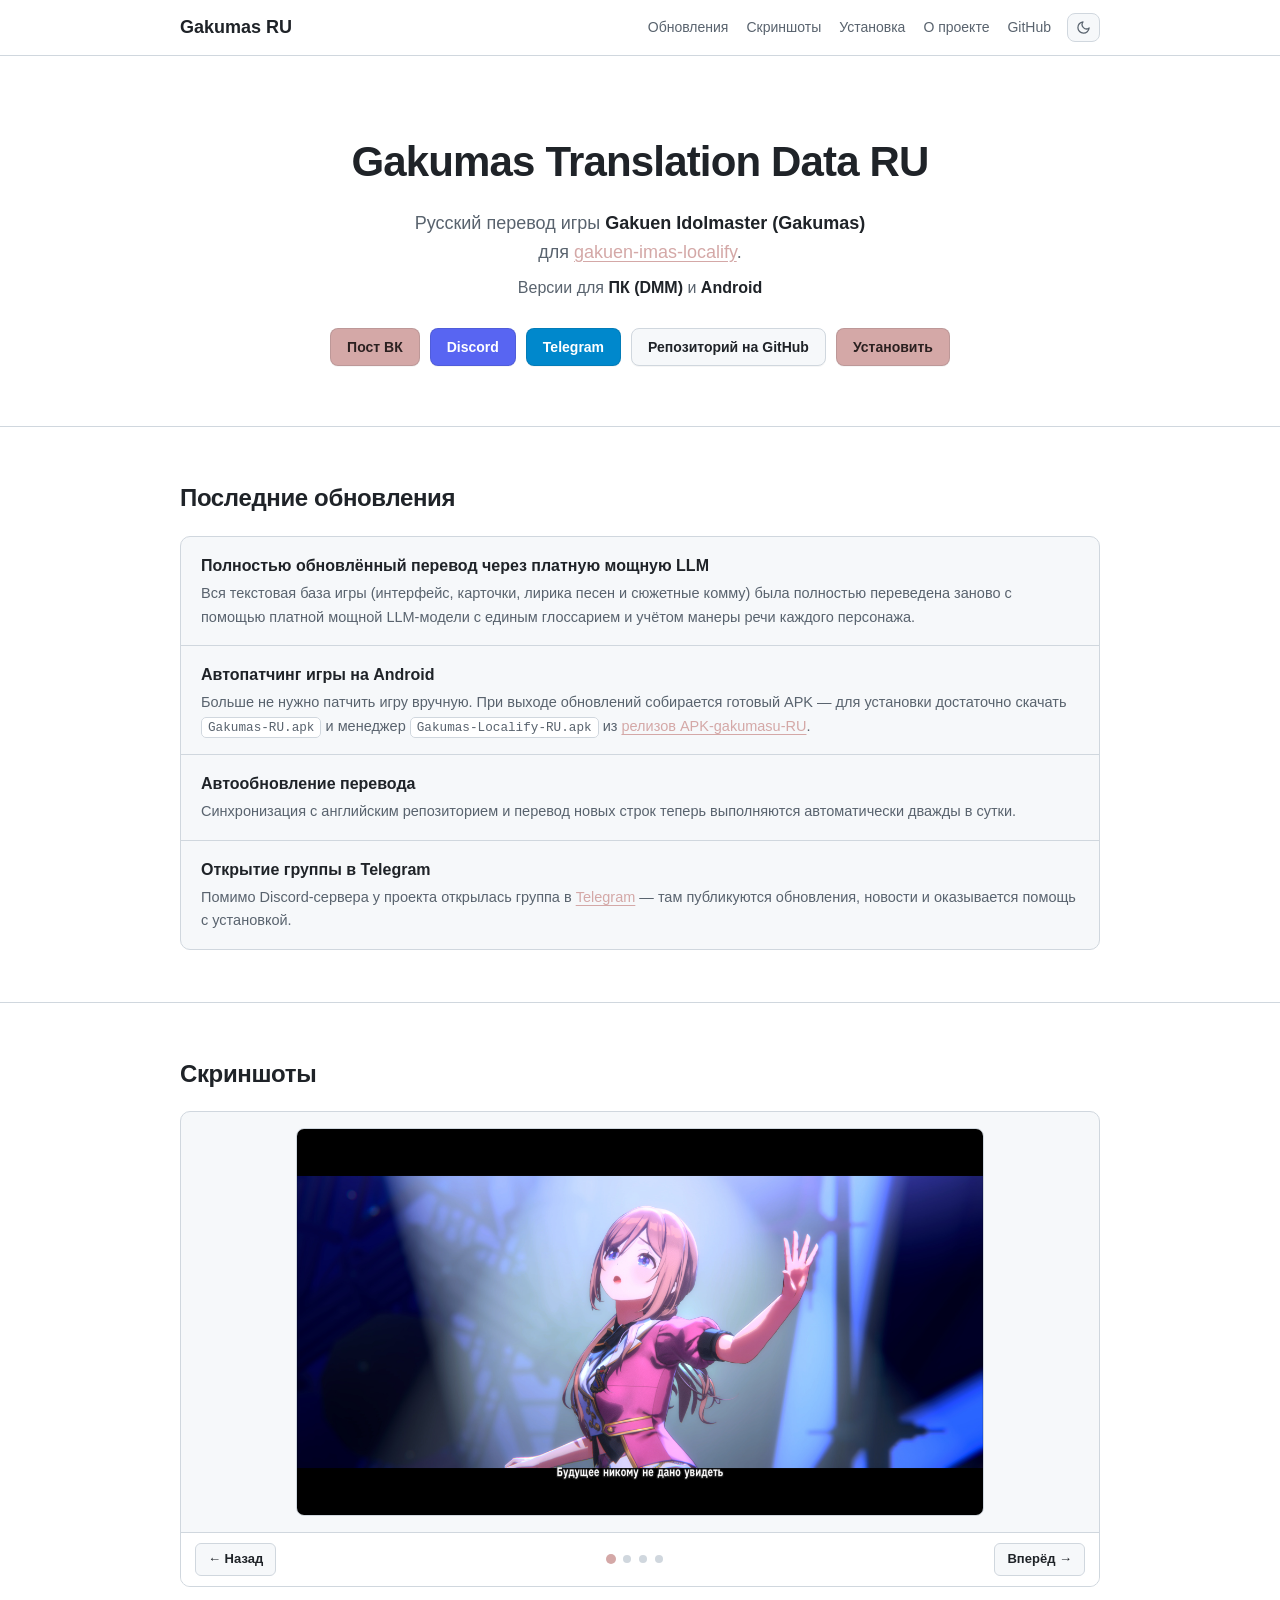
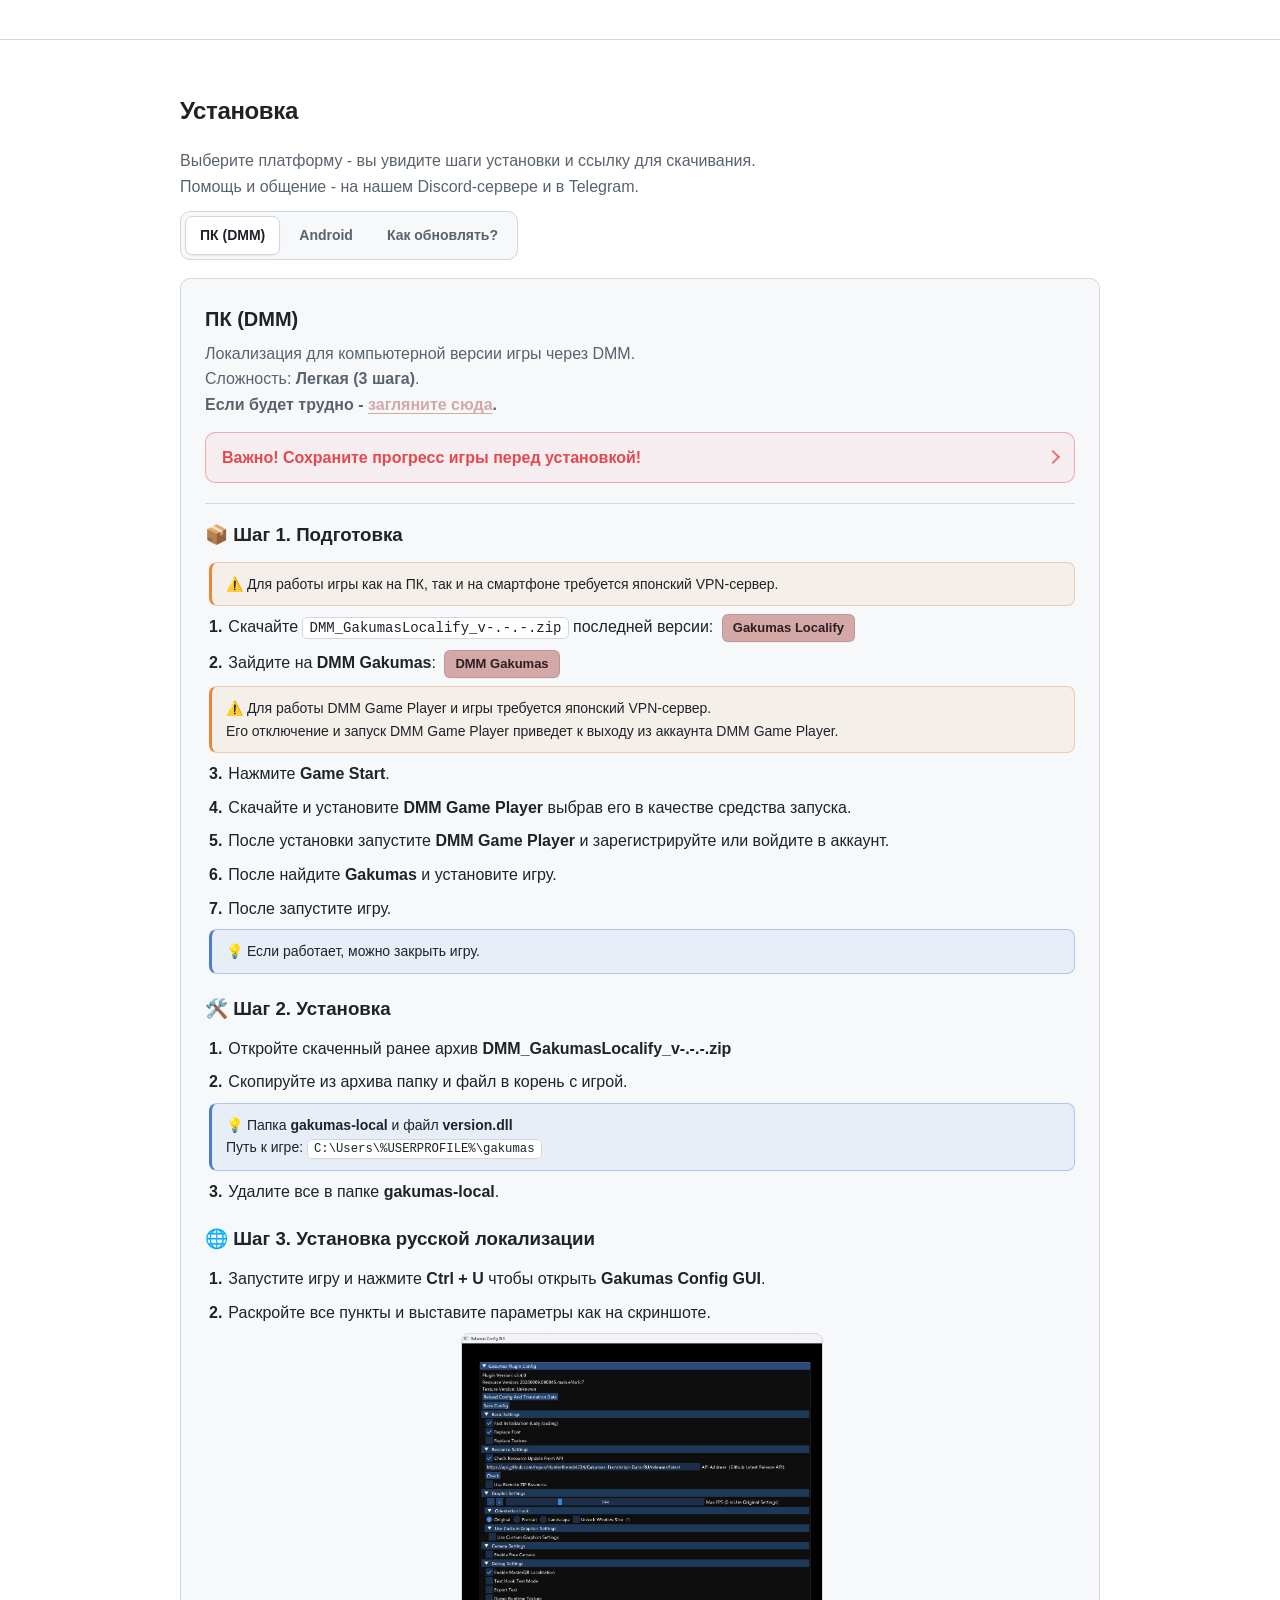
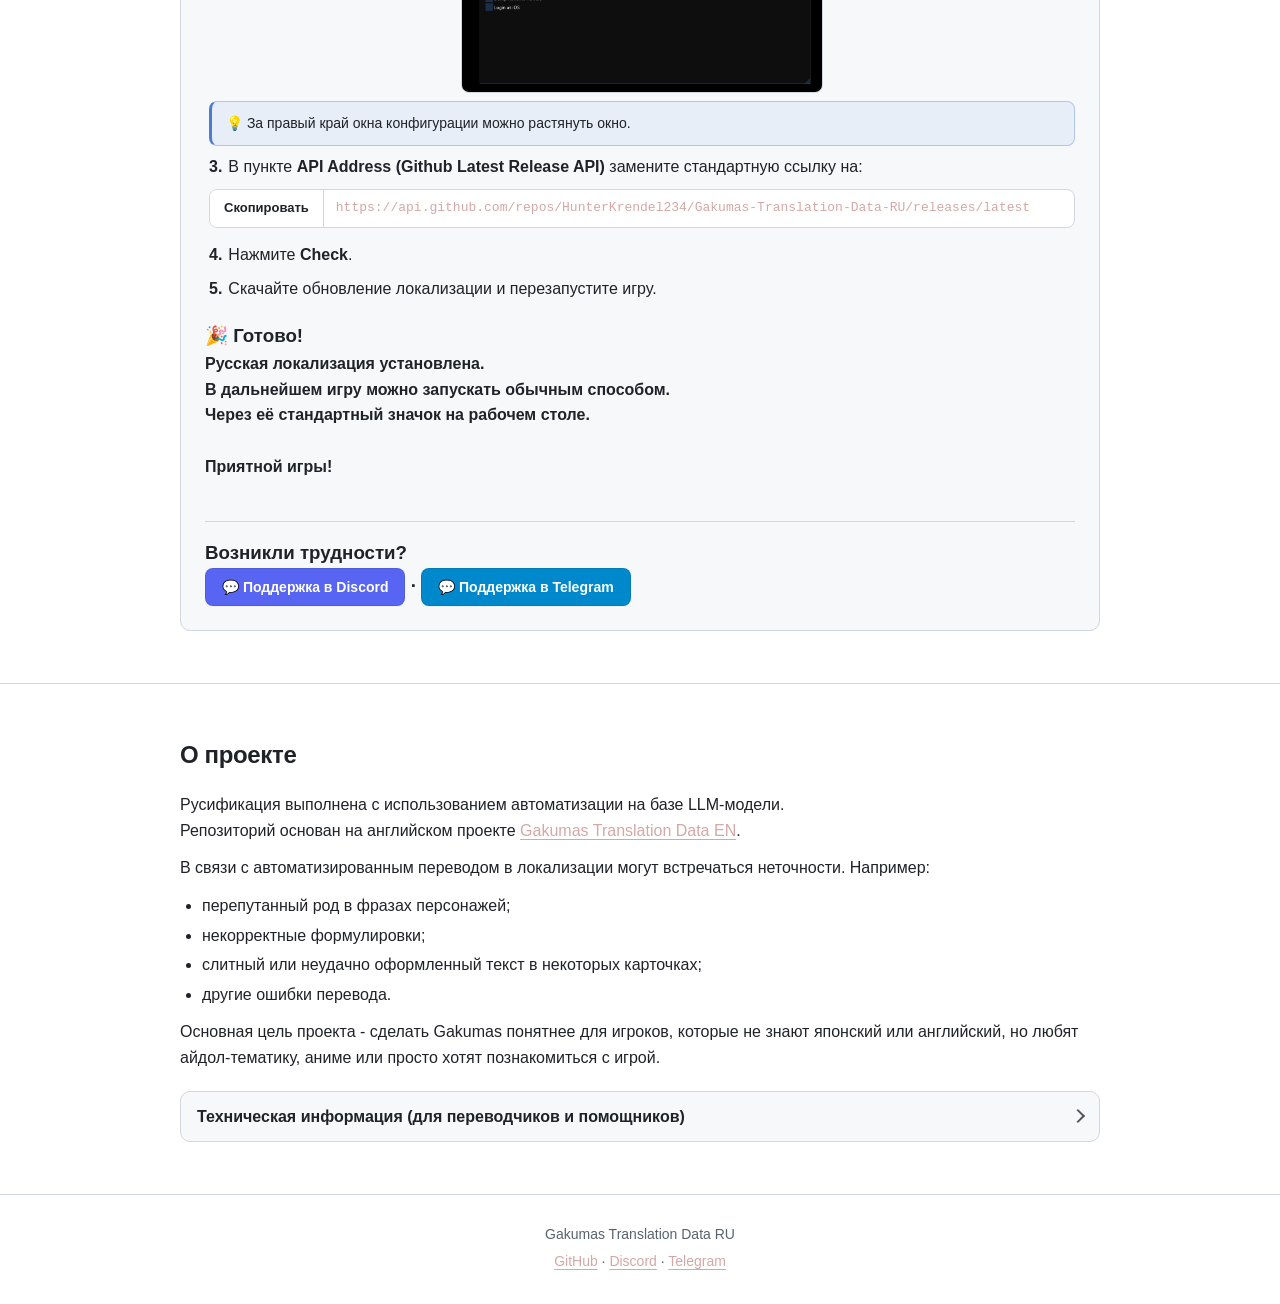
==== commit 64e77b6d: "Обновлена карусель скриншотов." ====
--- a/index.html
+++ b/index.html
@@ -51,6 +51,12 @@
         <h2>Последние обновления</h2>
         <div class="update-list">
           <div class="update-item">
+            <h3>Полностью обновлённый перевод через платную мощную LLM</h3>
+            <p>
+              Вся текстовая база игры (интерфейс, карточки, лирика песен и сюжетные комму) была полностью переведена заново с помощью платной мощной LLM-модели с единым глоссарием и учётом манеры речи каждого персонажа.
+            </p>
+          </div>
+          <div class="update-item">
             <h3>Автопатчинг игры на Android</h3>
             <p>
               Больше не нужно патчить игру вручную. При выходе обновлений собирается готовый APK — для установки достаточно скачать <code>Gakumas-RU.apk</code> и менеджер <code>Gakumas-Localify-RU.apk</code> из <a href="https://github.com/HunterKrendel234/APK-gakumasu-RU/releases/latest" target="_blank" rel="noopener">релизов APK-gakumasu-RU</a>.
@@ -59,7 +65,7 @@
           <div class="update-item">
             <h3>Автообновление перевода</h3>
             <p>
-              Синхронизация с английским репозиторием и перевод новых строк (интерфейс, карточки, песни и сюжетные комму) теперь выполняются автоматически каждый день.
+              Синхронизация с английским репозиторием и перевод новых строк теперь выполняются автоматически дважды в сутки.
             </p>
           </div>
           <div class="update-item">
@@ -75,14 +81,29 @@
     <section class="section" id="gallery">
       <div class="container">
         <h2>Скриншоты</h2>
-        <figure class="shot-block">
-          <img class="shot" src="img/image1.jpg" alt="Ринами" width="360" height="200">
-        </figure>
-        <figure class="shot-block">
-          <img class="shot" src="img/image2.jpg" alt="Цубамэ" width="360" height="200">
-          <img class="shot" src="img/image3.jpg" alt="Хатая" width="360" height="200">
-          <img class="shot" src="img/image4.jpg" alt="Ринами" width="360" height="200">
-        </figure>
+        <div class="carousel" id="gallery-carousel" aria-label="Галерея скриншотов">
+          <div class="carousel-viewport">
+            <div class="carousel-track">
+              <div class="carousel-slide">
+                <img class="shot" src="img/image1.jpg" alt="Ринами" decoding="async">
+              </div>
+              <div class="carousel-slide">
+                <img class="shot" src="img/image2.jpg" alt="Цубамэ" loading="lazy" decoding="async">
+              </div>
+              <div class="carousel-slide">
+                <img class="shot" src="img/image3.jpg" alt="Хатая" loading="lazy" decoding="async">
+              </div>
+              <div class="carousel-slide">
+                <img class="shot" src="img/image4.jpg" alt="Ринами" loading="lazy" decoding="async">
+              </div>
+            </div>
+          </div>
+          <div class="carousel-controls">
+            <button class="carousel-btn" type="button" data-dir="prev" aria-label="Предыдущий скриншот">&larr; Назад</button>
+            <div class="carousel-dots" role="tablist" aria-label="Выбор скриншота"></div>
+            <button class="carousel-btn" type="button" data-dir="next" aria-label="Следующий скриншот">Вперёд &rarr;</button>
+          </div>
+        </div>
       </div>
     </section>
 
@@ -121,12 +142,12 @@
                   <li>После начала игры и прохождения первых сцен/первого продюсирования откройте главное меню.</li>
                   <li>Нажмите на иконку с тремя полосками в правой части экрана.
                     <figure class="shot-block">
-                      <img class="shot" src="img/save1.jpg" alt="Скриншот" width="360" height="780">
+                      <img class="shot" src="img/save1.jpg" alt="Скриншот" width="360" height="780" loading="lazy" decoding="async">
                     </figure>
                   </li>
                   <li>В открывшемся меню выберите <strong>Связь данных</strong>.
                     <figure class="shot-block">
-                      <img class="shot" src="img/save2.jpg" alt="Скриншот" width="360" height="780">
+                      <img class="shot" src="img/save2.jpg" alt="Скриншот" width="360" height="780" loading="lazy" decoding="async">
                     </figure>
                   </li>
                 </ol>
@@ -169,7 +190,7 @@
             <li>Запустите игру и нажмите <strong>Ctrl + U</strong> чтобы открыть <strong>Gakumas Config GUI</strong>.</li>
             <li>Раскройте все пункты и выставите параметры как на скриншоте.
               <figure class="shot-block">
-                <img class="shot" src="img/pc.jpg" alt="Параметры" width="360" height="200">
+                <img class="shot" src="img/pc.jpg" alt="Параметры" width="360" height="200" loading="lazy" decoding="async">
               </figure>
             </li>
             <li class="callout callout-tip">💡 За правый край окна конфигурации можно растянуть окно.</li>
@@ -214,12 +235,12 @@
                   <li>После начала игры и прохождения первых сцен/первого продюсирования откройте главное меню.</li>
                   <li>Нажмите на иконку с тремя полосками в правой части экрана.
                     <figure class="shot-block">
-                      <img class="shot" src="img/save1.jpg" alt="Скриншот" width="360" height="780">
+                      <img class="shot" src="img/save1.jpg" alt="Скриншот" width="360" height="780" loading="lazy" decoding="async">
                     </figure>
                   </li>
                   <li>В открывшемся меню выберите <strong>Связь данных</strong>.
                     <figure class="shot-block">
-                      <img class="shot" src="img/save2.jpg" alt="Скриншот" width="360" height="780">
+                      <img class="shot" src="img/save2.jpg" alt="Скриншот" width="360" height="780" loading="lazy" decoding="async">
                     </figure>
                   </li>
                 </ol>
@@ -364,7 +385,7 @@
 
   <div class="lightbox" id="lightbox" hidden role="dialog" aria-label="Просмотр скриншота">
     <button class="lightbox-close" type="button" aria-label="Закрыть">&times;</button>
-    <img src="" alt="">
+    <img alt="">
     <p class="lightbox-hint">Колесо мыши / щипок - масштаб по курсору &middot; ПКМ / перетаскивание - перемещение &middot; Esc или крестик - закрыть</p>
   </div>
 
--- a/styles.css
+++ b/styles.css
@@ -85,9 +85,10 @@
 .header {
   position: sticky;
   top: 0;
-  background: color-mix(in srgb, var(--bg) 85%, transparent);
-  -webkit-backdrop-filter: blur(12px);
-  backdrop-filter: blur(12px);
+  background: color-mix(in srgb, var(--bg) 88%, transparent);
+  -webkit-backdrop-filter: blur(8px);
+  backdrop-filter: blur(8px);
+  transform: translateZ(0);
   border-bottom: 1px solid var(--border);
   z-index: 10;
 }
@@ -338,6 +339,104 @@
   margin-bottom: 0;
   color: var(--text-muted);
   font-size: 14.5px;
+}
+
+/* Карусель скриншотов */
+.carousel {
+  background: var(--bg-alt);
+  border: 1px solid var(--border);
+  border-radius: 10px;
+  overflow: hidden;
+}
+
+.carousel-viewport {
+  overflow: hidden;
+  width: 100%;
+}
+
+.carousel-track {
+  display: flex;
+  transition: transform 0.25s ease-out;
+  will-change: transform;
+}
+
+.carousel-slide {
+  min-width: 100%;
+  height: 420px;
+  padding: 16px;
+  display: flex;
+  align-items: center;
+  justify-content: center;
+}
+
+.carousel-slide .shot {
+  max-height: 100%;
+  max-width: 100%;
+  width: auto;
+  height: auto;
+  object-fit: contain;
+}
+
+.carousel-controls {
+  display: flex;
+  align-items: center;
+  justify-content: space-between;
+  gap: 12px;
+  padding: 10px 14px;
+  border-top: 1px solid var(--border);
+  background: var(--surface);
+}
+
+.carousel-btn {
+  appearance: none;
+  background: var(--bg-alt);
+  border: 1px solid var(--border);
+  border-radius: 6px;
+  color: var(--text);
+  font: inherit;
+  font-size: 13px;
+  font-weight: 600;
+  padding: 5px 12px;
+  cursor: pointer;
+  transition: background-color 0.15s ease, border-color 0.15s ease;
+}
+
+.carousel-btn:hover {
+  border-color: var(--text-muted);
+}
+
+.carousel-dots {
+  display: flex;
+  align-items: center;
+  gap: 8px;
+}
+
+.carousel-dot {
+  appearance: none;
+  width: 8px;
+  height: 8px;
+  border-radius: 50%;
+  border: 0;
+  background: var(--border);
+  cursor: pointer;
+  padding: 0;
+  transition: background-color 0.15s ease, transform 0.15s ease;
+}
+
+.carousel-dot:hover {
+  background: var(--text-muted);
+}
+
+.carousel-dot.active {
+  background: var(--primary);
+  transform: scale(1.25);
+}
+
+@media (max-width: 640px) {
+  .carousel-slide {
+    height: 280px;
+    padding: 10px;
+  }
 }
 
 /* Tabs */
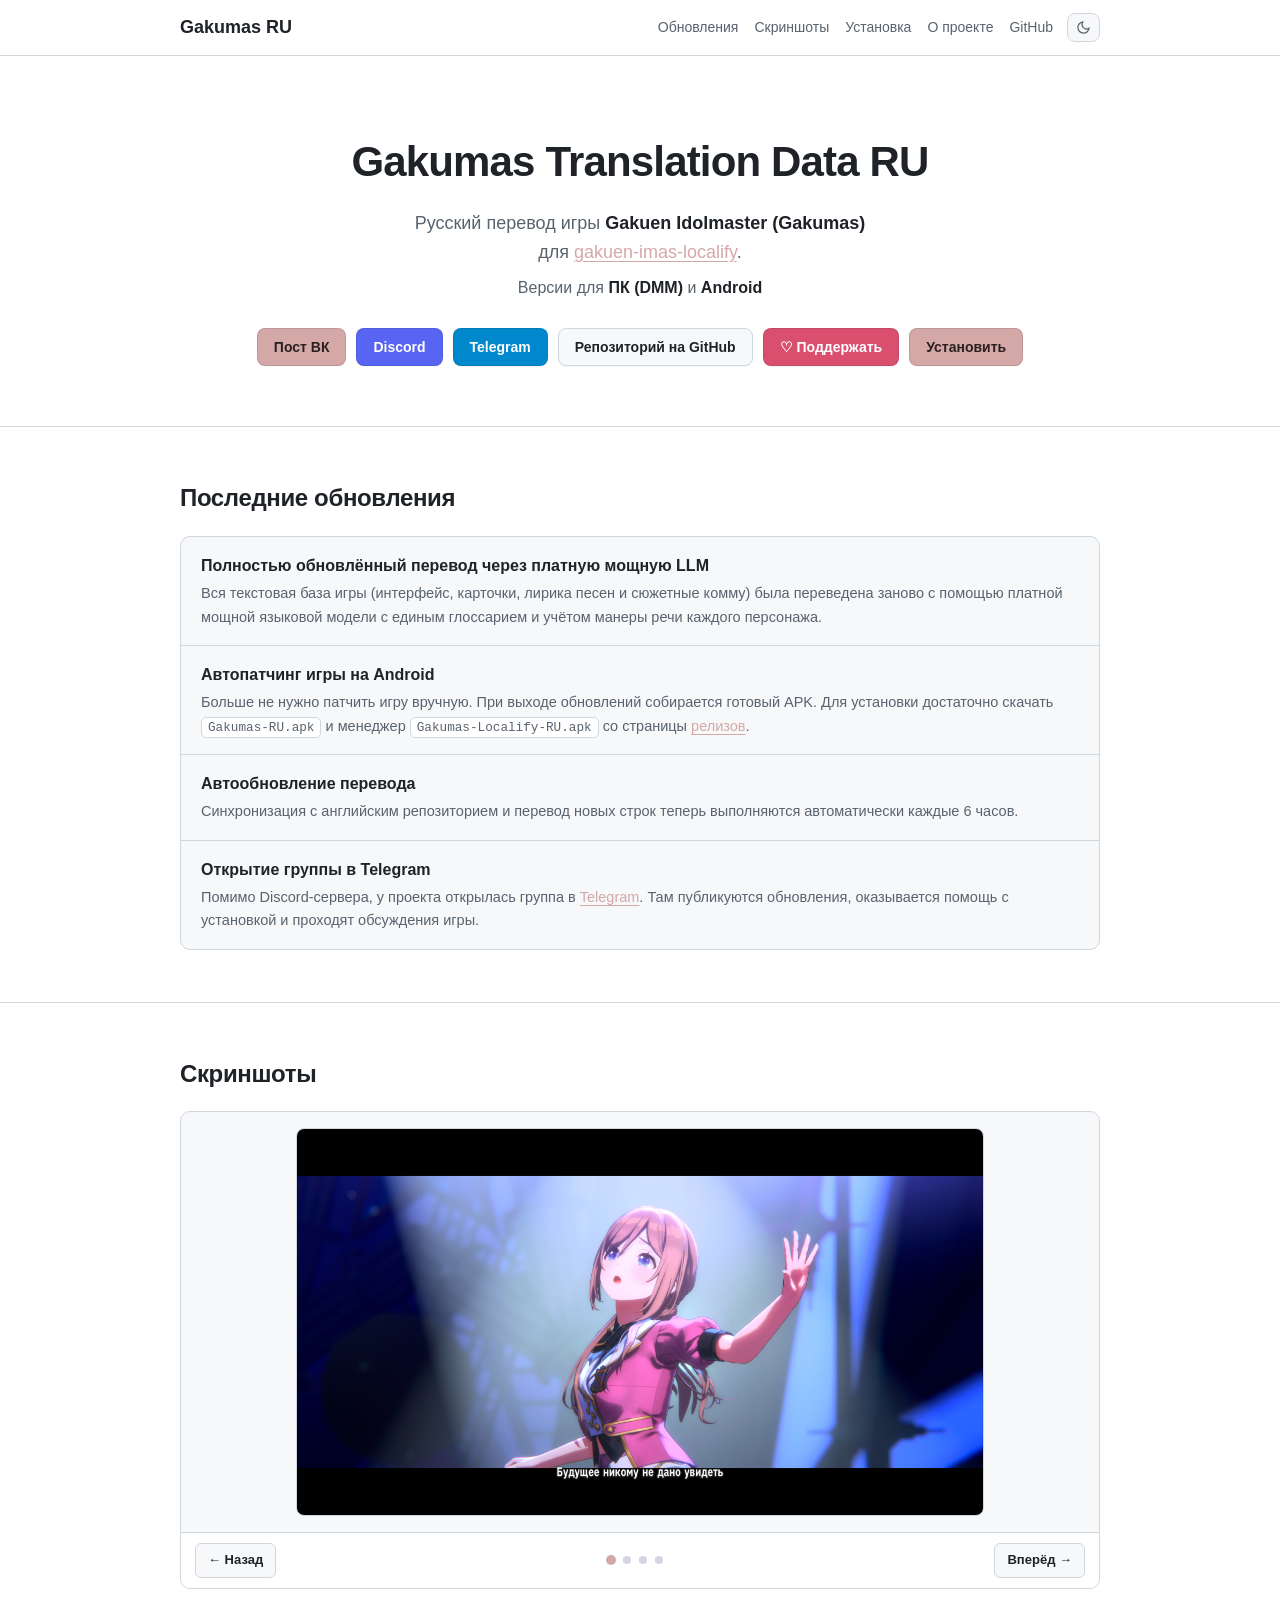
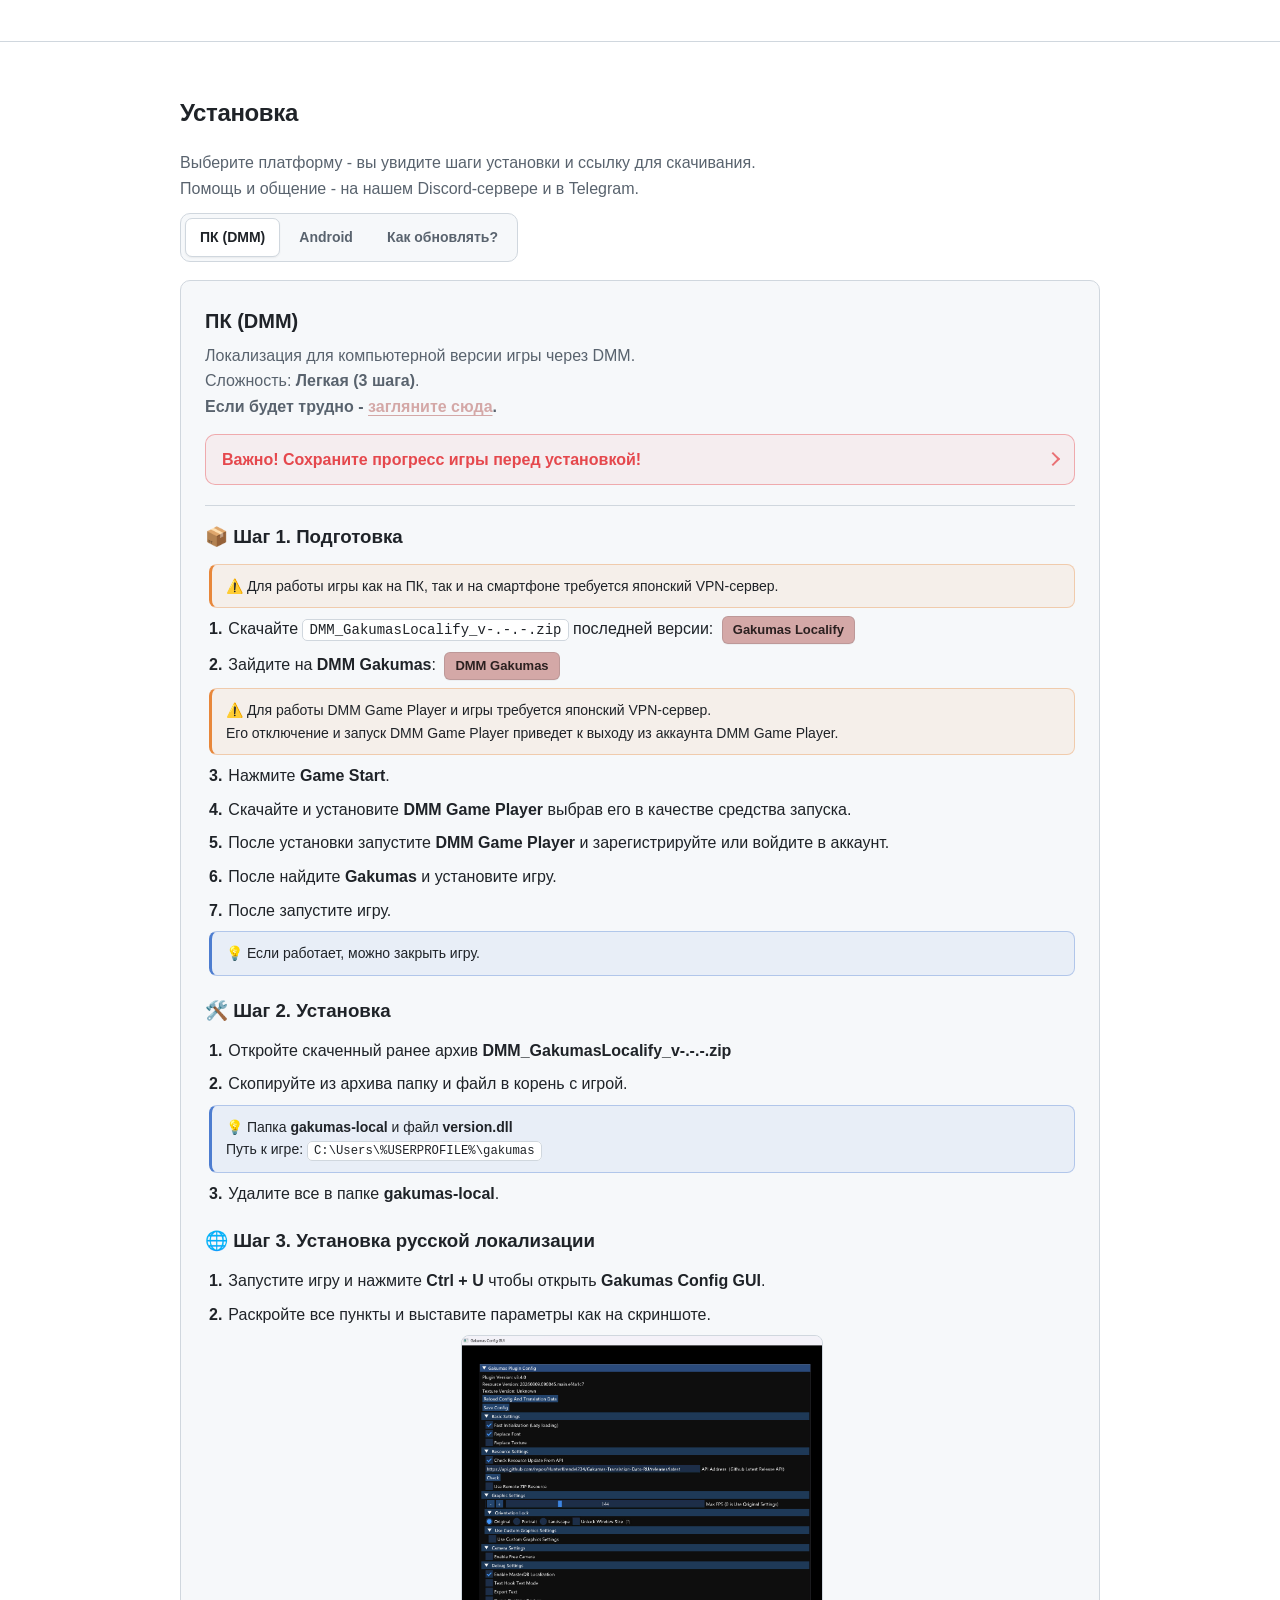
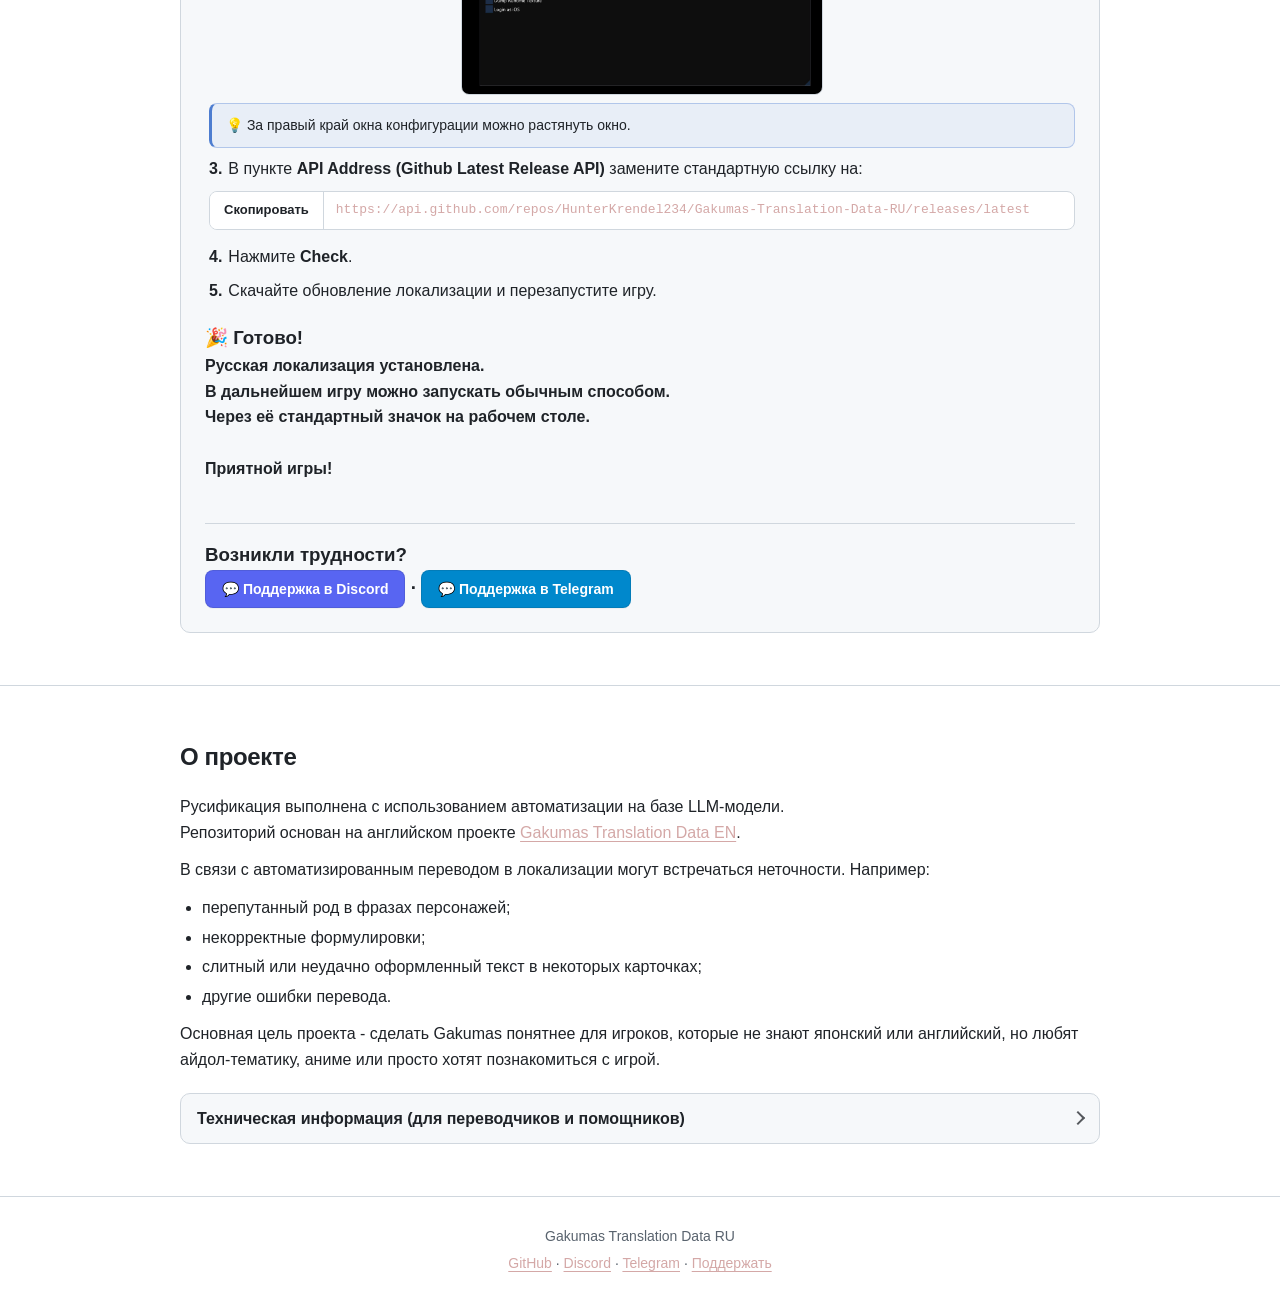
==== commit 18df2abb: "Обновление дизайна и скриптов. - Карусель скринов. - Кнопка поддержки." ====
--- a/index.html
+++ b/index.html
@@ -41,6 +41,7 @@
           <a class="btn btn-secondary" href="https://discord.gg/jgEz8CxKPn" target="_blank" rel="noopener">Discord</a>
           <a class="btn tg-secondary" href="https://t.me/gakumasu_ru" target="_blank" rel="noopener">Telegram</a>
           <a class="btn btn-ghost" href="https://github.com/HunterKrendel234/Gakumas-Translation-Data-RU" target="_blank" rel="noopener">Репозиторий на GitHub</a>
+          <a class="btn btn-donate" href="https://pay.cloudtips.ru/p/b03c4696" target="_blank" rel="noopener">♡ Поддержать</a>
           <a class="btn btn-primary" href="#install">Установить</a>
         </div>
       </div>
@@ -53,25 +54,25 @@
           <div class="update-item">
             <h3>Полностью обновлённый перевод через платную мощную LLM</h3>
             <p>
-              Вся текстовая база игры (интерфейс, карточки, лирика песен и сюжетные комму) была полностью переведена заново с помощью платной мощной LLM-модели с единым глоссарием и учётом манеры речи каждого персонажа.
+              Вся текстовая база игры (интерфейс, карточки, лирика песен и сюжетные комму) была переведена заново с помощью платной мощной языковой модели с единым глоссарием и учётом манеры речи каждого персонажа.
             </p>
           </div>
           <div class="update-item">
             <h3>Автопатчинг игры на Android</h3>
             <p>
-              Больше не нужно патчить игру вручную. При выходе обновлений собирается готовый APK — для установки достаточно скачать <code>Gakumas-RU.apk</code> и менеджер <code>Gakumas-Localify-RU.apk</code> из <a href="https://github.com/HunterKrendel234/APK-gakumasu-RU/releases/latest" target="_blank" rel="noopener">релизов APK-gakumasu-RU</a>.
+              Больше не нужно патчить игру вручную. При выходе обновлений собирается готовый APK. Для установки достаточно скачать <code>Gakumas-RU.apk</code> и менеджер <code>Gakumas-Localify-RU.apk</code> со страницы <a href="https://github.com/HunterKrendel234/APK-gakumasu-RU/releases/latest" target="_blank" rel="noopener">релизов</a>.
             </p>
           </div>
           <div class="update-item">
             <h3>Автообновление перевода</h3>
             <p>
-              Синхронизация с английским репозиторием и перевод новых строк теперь выполняются автоматически дважды в сутки.
+              Синхронизация с английским репозиторием и перевод новых строк теперь выполняются автоматически каждые 6 часов.
             </p>
           </div>
           <div class="update-item">
             <h3>Открытие группы в Telegram</h3>
             <p>
-              Помимо Discord-сервера у проекта открылась группа в <a href="https://t.me/gakumasu_ru" target="_blank" rel="noopener">Telegram</a> — там публикуются обновления, новости и оказывается помощь с установкой.
+              Помимо Discord-сервера, у проекта открылась группа в <a href="https://t.me/gakumasu_ru" target="_blank" rel="noopener">Telegram</a>. Там публикуются обновления, оказывается помощь с установкой и проходят обсуждения игры.
             </p>
           </div>
         </div>
@@ -374,6 +375,8 @@
         <a href="https://discord.gg/jgEz8CxKPn" target="_blank" rel="noopener">Discord</a>
         ·
         <a href="https://t.me/gakumasu_ru" target="_blank" rel="noopener">Telegram</a>
+        ·
+        <a href="https://pay.cloudtips.ru/p/b03c4696" target="_blank" rel="noopener">Поддержать</a>
       </p>
       <p class="sr-only">
         Gakumas русификатор скачать, русский перевод Gakumas, Gakumas на русском, русская локализация Gakuen Idolmaster,
@@ -384,9 +387,12 @@
   </footer>
 
   <div class="lightbox" id="lightbox" hidden role="dialog" aria-label="Просмотр скриншота">
+    <div class="lightbox-counter" id="lightbox-counter" hidden></div>
     <button class="lightbox-close" type="button" aria-label="Закрыть">&times;</button>
+    <button class="lightbox-nav lightbox-prev" type="button" aria-label="Предыдущий скриншот" hidden>&#8249;</button>
     <img alt="">
-    <p class="lightbox-hint">Колесо мыши / щипок - масштаб по курсору &middot; ПКМ / перетаскивание - перемещение &middot; Esc или крестик - закрыть</p>
+    <button class="lightbox-nav lightbox-next" type="button" aria-label="Следующий скриншот" hidden>&#8250;</button>
+    <p class="lightbox-hint">Свайп / стрелки - листать &middot; Двойной клик / колесо / щипок - зум &middot; Esc - закрыть</p>
   </div>
 
   <script src="script.js"></script>
--- a/styles.css
+++ b/styles.css
@@ -99,13 +99,13 @@
   justify-content: space-between;
   padding-top: 13px;
   padding-bottom: 13px;
-  gap: 16px;
+  gap: 12px;
 }
 
 .header-actions {
   display: flex;
   align-items: center;
-  gap: 16px;
+  gap: 14px;
 }
 
 .logo {
@@ -113,6 +113,7 @@
   font-size: 18px;
   color: var(--text);
   text-decoration: none;
+  white-space: nowrap;
 }
 
 .logo:hover {
@@ -121,7 +122,7 @@
 
 .nav {
   display: flex;
-  gap: 18px;
+  gap: 16px;
   flex-wrap: wrap;
 }
 
@@ -275,6 +276,16 @@
   border-color: var(--text-muted);
 }
 
+.btn-donate {
+  background: #d94f6d;
+  color: #ffffff;
+}
+
+.btn-donate:hover {
+  background: #c43d5a;
+  color: #ffffff;
+}
+
 /* Компактные кнопки внутри нумерованных шагов */
 .steps .btn {
   padding: 3px 10px;
@@ -352,6 +363,7 @@
 .carousel-viewport {
   overflow: hidden;
   width: 100%;
+  touch-action: pan-y;
 }
 
 .carousel-track {
@@ -396,7 +408,7 @@
   font: inherit;
   font-size: 13px;
   font-weight: 600;
-  padding: 5px 12px;
+  padding: 6px 12px;
   cursor: pointer;
   transition: background-color 0.15s ease, border-color 0.15s ease;
 }
@@ -430,13 +442,6 @@
 .carousel-dot.active {
   background: var(--primary);
   transform: scale(1.25);
-}
-
-@media (max-width: 640px) {
-  .carousel-slide {
-    height: 280px;
-    padding: 10px;
-  }
 }
 
 /* Tabs */
@@ -768,11 +773,11 @@
   position: fixed;
   inset: 0;
   z-index: 100;
-  background: rgba(0, 0, 0, 0.85);
+  background: rgba(0, 0, 0, 0.88);
   display: flex;
   align-items: center;
   justify-content: center;
-  padding: 32px;
+  padding: 48px 56px;
   touch-action: none;
   overscroll-behavior: none;
 }
@@ -783,7 +788,7 @@
 
 .lightbox img {
   display: block;
-  border-radius: 4px;
+  border-radius: 6px;
   transform-origin: center center;
   touch-action: none;
   cursor: grab;
@@ -795,33 +800,91 @@
   cursor: grabbing;
 }
 
+.lightbox-counter {
+  position: absolute;
+  top: 16px;
+  left: 20px;
+  padding: 4px 10px;
+  border-radius: 999px;
+  background: rgba(0, 0, 0, 0.55);
+  border: 1px solid rgba(255, 255, 255, 0.2);
+  color: rgba(255, 255, 255, 0.9);
+  font-size: 13px;
+  font-weight: 600;
+  z-index: 2;
+  pointer-events: none;
+}
+
+.lightbox-counter[hidden] {
+  display: none;
+}
+
 .lightbox-close {
   position: absolute;
-  top: 16px;
+  top: 14px;
   right: 16px;
-  width: 32px;
-  height: 32px;
+  width: 38px;
+  height: 38px;
   border-radius: 50%;
-  border: 1px solid rgba(255, 255, 255, 0.4);
-  background: rgba(0, 0, 0, 0.5);
+  border: 1px solid rgba(255, 255, 255, 0.35);
+  background: rgba(0, 0, 0, 0.55);
   color: #fff;
-  font-size: 18px;
+  font-size: 20px;
   line-height: 1;
   cursor: pointer;
+  z-index: 2;
+  transition: background-color 0.15s ease;
 }
 
 .lightbox-close:hover {
   background: rgba(255, 255, 255, 0.2);
 }
 
+.lightbox-nav {
+  position: absolute;
+  top: 50%;
+  transform: translateY(-50%);
+  width: 42px;
+  height: 42px;
+  border-radius: 50%;
+  border: 1px solid rgba(255, 255, 255, 0.35);
+  background: rgba(0, 0, 0, 0.55);
+  color: #fff;
+  font-size: 26px;
+  line-height: 1;
+  display: flex;
+  align-items: center;
+  justify-content: center;
+  cursor: pointer;
+  z-index: 2;
+  user-select: none;
+  transition: background-color 0.15s ease;
+}
+
+.lightbox-nav:hover {
+  background: rgba(255, 255, 255, 0.2);
+}
+
+.lightbox-nav[hidden] {
+  display: none;
+}
+
+.lightbox-prev {
+  left: 14px;
+}
+
+.lightbox-next {
+  right: 14px;
+}
+
 .lightbox-hint {
   position: absolute;
-  bottom: 16px;
-  left: 0;
-  right: 0;
+  bottom: 14px;
+  left: 12px;
+  right: 12px;
   text-align: center;
-  color: rgba(255, 255, 255, 0.7);
-  font-size: 14px;
+  color: rgba(255, 255, 255, 0.65);
+  font-size: 13px;
   pointer-events: none;
 }
 
@@ -846,4 +909,71 @@
   clip: rect(0, 0, 0, 0);
   white-space: nowrap;
   border: 0;
+}
+
+/* Mobile adaptation */
+@media (max-width: 640px) {
+  .container {
+    padding: 0 14px;
+  }
+
+  .header-inner {
+    flex-wrap: wrap;
+    padding-top: 10px;
+    padding-bottom: 10px;
+  }
+
+  .header-actions {
+    width: 100%;
+    justify-content: space-between;
+    gap: 10px;
+  }
+
+  .nav {
+    gap: 12px;
+  }
+
+  .nav a {
+    font-size: 13px;
+  }
+
+  .hero {
+    padding: 48px 0 40px;
+  }
+
+  .section {
+    padding: 38px 0;
+  }
+
+  .platform-panel {
+    padding: 16px;
+  }
+
+  .carousel-slide {
+    height: 260px;
+    padding: 8px;
+  }
+
+  .lightbox {
+    padding: 44px 8px;
+  }
+
+  .lightbox-nav {
+    width: 38px;
+    height: 38px;
+    font-size: 22px;
+  }
+
+  .lightbox-prev {
+    left: 8px;
+  }
+
+  .lightbox-next {
+    right: 8px;
+  }
+
+  .lightbox-hint {
+    font-size: 12px;
+    bottom: 10px;
+  }
 }
